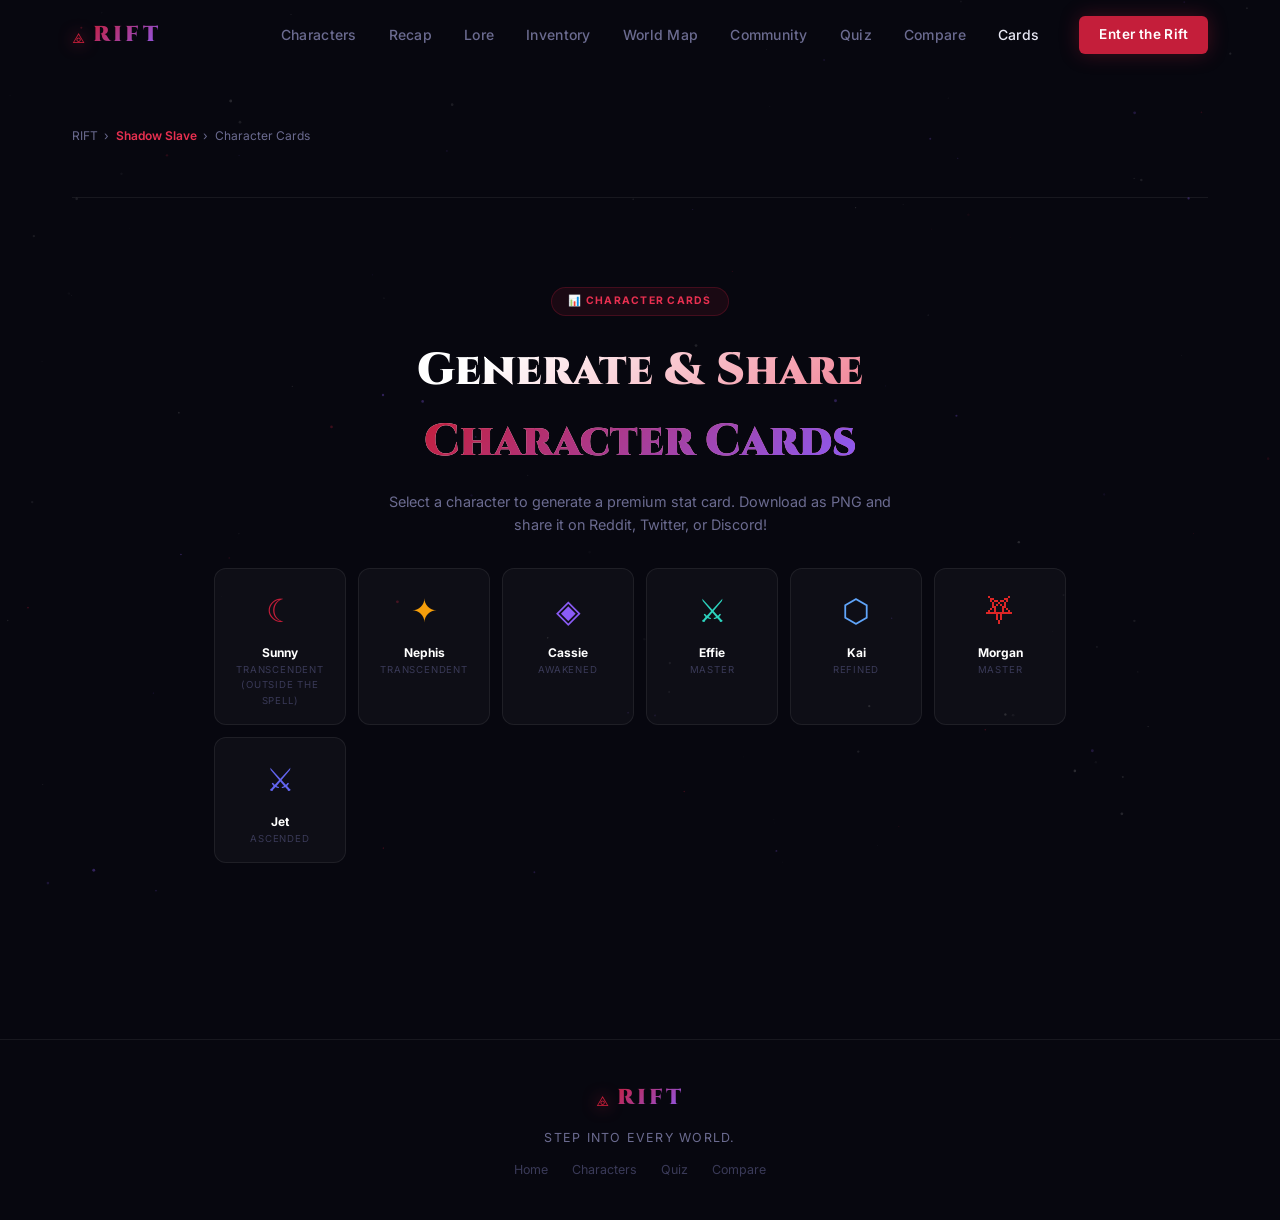
==== cards.html @ 0665d90b "feat: complete Phase 2 integration of Spoiler-Free Lore Engine" ====
<!DOCTYPE html>
<html lang="en">

<head>
    <script async src="https://www.googletagmanager.com/gtag/js?id=G-YBEL6MM1NP"></script>
    <script>
        window.dataLayer = window.dataLayer || [];
        function gtag(){dataLayer.push(arguments);}
        gtag('js', new Date());
        gtag('config', 'G-YBEL6MM1NP');
    </script>
    <meta charset="UTF-8" />
    <meta name="viewport" content="width=device-width, initial-scale=1.0" />
    <title>Shadow Slave Character Cards — Generate & Share | RIFT</title>
    <meta name="description"
        content="Generate beautiful Shadow Slave character stat cards! Download as PNG and share on Reddit, Twitter, and Discord. Featuring Sunny, Nephis, Cassie, Effie, Kai, Morgan, and Jet." />
    <meta name="keywords"
        content="Shadow Slave character cards, Shadow Slave stats, Sunny stats, Nephis stats, Shadow Slave fan art, character card generator" />
    <meta property="og:title" content="Shadow Slave Character Cards — Generate & Share | RIFT" />
    <meta property="og:description" content="Generate beautiful character stat cards and share them with the Shadow Slave community!" />
    <meta property="og:type" content="website" />
    <meta property="og:url" content="https://rift-shadowslave.netlify.app/cards.html" />
    <meta property="og:image" content="https://rift-shadowslave.netlify.app/assets/icon-512.png" />
    <meta name="twitter:card" content="summary_large_image" />
    <meta name="twitter:title" content="Shadow Slave Character Cards — Generate & Share | RIFT" />
    <meta name="twitter:description" content="Generate beautiful character stat cards and share them!" />
    <meta name="twitter:image" content="https://rift-shadowslave.netlify.app/assets/icon-512.png" />
    <link rel="canonical" href="https://rift-shadowslave.netlify.app/cards.html" />
    <link rel="manifest" href="manifest.json" />
    <meta name="theme-color" content="#C41E3A" />
    <link rel="icon" type="image/png" href="assets/icon-192.png" />
    <link rel="apple-touch-icon" href="assets/icon-192.png" />
    <link rel="preconnect" href="https://fonts.googleapis.com">
    <link href="https://fonts.googleapis.com/css2?family=Cinzel:wght@400;600;900&family=Inter:wght@300;400;500;600;700&display=swap" rel="stylesheet">
    <link rel="stylesheet" href="style.css">
    <link rel="stylesheet" href="inner.css">

    <script type="application/ld+json">
    {
        "@context": "https://schema.org",
        "@type": "BreadcrumbList",
        "itemListElement": [
            { "@type": "ListItem", "position": 1, "name": "RIFT", "item": "https://rift-shadowslave.netlify.app/" },
            { "@type": "ListItem", "position": 2, "name": "Character Cards", "item": "https://rift-shadowslave.netlify.app/cards.html" }
        ]
    }
    </script>

    <style>
        .cards-page { max-width: 900px; margin: 0 auto; padding: 0 1.5rem 4rem; }
        .cards-hero { text-align: center; padding: 3rem 0 2rem; }
        .cards-badge {
            display: inline-flex; align-items: center; gap: 0.5rem;
            background: rgba(196, 30, 58, 0.1); border: 1px solid rgba(196, 30, 58, 0.25);
            border-radius: 100px; padding: 0.3rem 1rem;
            font-size: 0.65rem; font-weight: 700; letter-spacing: 0.12em;
            text-transform: uppercase; color: var(--primary-light); margin-bottom: 1.2rem;
        }
        .cards-title {
            font-family: 'Cinzel', serif; font-size: clamp(1.8rem, 4vw, 2.8rem); font-weight: 900;
            background: linear-gradient(135deg, #fff 30%, var(--primary-light));
            -webkit-background-clip: text; -webkit-text-fill-color: transparent; background-clip: text;
            margin-bottom: 0.75rem;
        }
        .cards-sub { color: var(--text-muted); font-size: 0.9rem; max-width: 520px; margin: 0 auto; }

        /* Character Grid */
        .char-grid {
            display: grid; grid-template-columns: repeat(auto-fill, minmax(120px, 1fr));
            gap: 0.75rem; margin-bottom: 2rem;
        }
        .char-grid-item {
            background: var(--card-bg); border: 1px solid var(--card-border);
            border-radius: 12px; padding: 1rem; text-align: center;
            cursor: pointer; transition: all 0.3s;
        }
        .char-grid-item:hover { border-color: rgba(196,30,58,0.3); transform: translateY(-3px); }
        .char-grid-item.selected { border-color: var(--primary-light); box-shadow: 0 0 25px rgba(196,30,58,0.2); }
        .char-grid-symbol { font-size: 2rem; margin-bottom: 0.4rem; }
        .char-grid-name { font-size: 0.75rem; font-weight: 700; color: #fff; }
        .char-grid-rank { font-size: 0.6rem; color: var(--text-dim); text-transform: uppercase; letter-spacing: 0.08em; }

        /* Card Preview */
        .card-preview-area {
            display: flex; flex-direction: column; align-items: center; gap: 1.5rem;
        }
        .card-canvas-container {
            position: relative; border-radius: 16px; overflow: hidden;
            box-shadow: 0 20px 60px rgba(0,0,0,0.5), 0 0 40px rgba(196,30,58,0.1);
        }
        #card-canvas { display: block; max-width: 100%; height: auto; }

        /* Actions */
        .card-actions { display: flex; gap: 0.75rem; flex-wrap: wrap; justify-content: center; }
        .card-action-btn {
            padding: 0.65rem 1.3rem; border-radius: 10px; font-size: 0.78rem;
            font-weight: 700; text-decoration: none; transition: all 0.2s;
            cursor: pointer; display: inline-flex; align-items: center; gap: 0.4rem;
        }
        .card-action-btn.primary {
            background: var(--primary); color: #fff; border: 1px solid var(--primary);
        }
        .card-action-btn.primary:hover { background: #a51830; transform: translateY(-2px); }
        .card-action-btn.ghost {
            background: rgba(255,255,255,0.05); color: var(--text-muted);
            border: 1px solid rgba(255,255,255,0.1);
        }
        .card-action-btn.ghost:hover { background: rgba(255,255,255,0.1); color: #fff; transform: translateY(-2px); }

        .share-btn {
            display: inline-flex; align-items: center; gap: 0.4rem;
            padding: 0.5rem 1rem; border-radius: 8px; font-size: 0.72rem;
            font-weight: 700; text-decoration: none; color: #fff;
            border: 1px solid rgba(255,255,255,0.1); transition: all 0.25s;
            cursor: pointer; background: none;
        }
        .share-btn:hover { transform: translateY(-2px); }
        .share-btn.reddit { background: rgba(255,69,0,0.15); border-color: rgba(255,69,0,0.3); }
        .share-btn.twitter { background: rgba(29,161,242,0.15); border-color: rgba(29,161,242,0.3); }

        @keyframes fadeUp { from{opacity:0;transform:translateY(20px)} to{opacity:1;transform:translateY(0)} }
    </style>
</head>

<body>
    <canvas id="bg-canvas"></canvas>

    <nav class="navbar scrolled" id="navbar">
        <div class="nav-inner">
            <a href="index.html" class="nav-logo"><span class="logo-icon">⟁</span><span class="logo-text">RIFT</span></a>
            <div class="nav-links">
                <a href="characters.html">Characters</a>
                <a href="recap.html">Recap</a>
                <a href="lore.html">Lore</a>
                <a href="inventory.html">Inventory</a>
                <a href="map.html">World Map</a>
                <a href="community.html">Community</a>
                <a href="quiz.html">Quiz</a>
                <a href="compare.html">Compare</a>
                <a href="cards.html" class="active">Cards</a>
            </div>
            <a href="characters.html" class="nav-cta">Enter the Rift</a>
            <button class="hamburger" id="hamburger"><span></span><span></span><span></span></button>
        </div>
        <div class="mobile-menu" id="mobile-menu">
            <a href="characters.html">Characters</a>
            <a href="recap.html">Recap</a>
            <a href="lore.html">Lore</a>
            <a href="inventory.html">Inventory</a>
            <a href="map.html">World Map</a>
            <a href="community.html">Community</a>
            <a href="quiz.html">Quiz</a>
            <a href="compare.html">Compare</a>
            <a href="cards.html">Cards</a>
        </div>
    </nav>

    <main class="inner-main">
        <div class="page-header">
            <div class="page-header-inner">
                <div class="page-breadcrumb">
                    <a href="index.html">RIFT</a> <span>›</span>
                    <span class="novel-crumb">Shadow Slave</span> <span>›</span> Character Cards
                </div>
            </div>
        </div>

        <div class="cards-page">
            <div class="cards-hero">
                <div class="cards-badge">📊 CHARACTER CARDS</div>
                <h1 class="cards-title">Generate & Share<br><span class="gradient-text">Character Cards</span></h1>
                <p class="cards-sub">Select a character to generate a premium stat card. Download as PNG and share it on Reddit, Twitter, or Discord!</p>
            </div>

            <div class="char-grid" id="char-grid"></div>

            <div class="card-preview-area" id="card-preview-area" style="display:none">
                <div class="card-canvas-container">
                    <canvas id="card-canvas" width="480" height="680"></canvas>
                </div>
                <div class="card-actions">
                    <button class="card-action-btn primary" id="download-card-btn">⬇ Download as PNG</button>
                    <a id="share-reddit-btn" class="share-btn reddit" target="_blank" rel="noopener">🔴 Reddit</a>
                    <a id="share-twitter-btn" class="share-btn twitter" target="_blank" rel="noopener">🐦 X / Twitter</a>
                </div>
            </div>
        </div>
    </main>

    <footer class="footer">
        <div class="footer-inner">
            <div class="footer-logo"><span class="logo-icon">⟁</span><span class="logo-text">RIFT</span></div>
            <div class="footer-tagline">Step Into Every World.</div>
            <div class="footer-links">
                <a href="index.html">Home</a><a href="characters.html">Characters</a><a href="quiz.html">Quiz</a><a href="compare.html">Compare</a>
            </div>
        </div>
    </footer>

    <script src="data.js"></script>
    <script src="app.js"></script>
    <script src="cards.js"></script>
</body>

</html>
---- style.css ----
/* ===========================
   RIFT — style.css
   Dark Premium Design System
   =========================== */

:root {
  --bg: #07070F;
  --bg2: #0D0D1A;
  --bg3: #111120;
  --card-bg: rgba(255, 255, 255, 0.03);
  --card-border: rgba(255, 255, 255, 0.07);
  --primary: #C41E3A;
  --primary-glow: rgba(196, 30, 58, 0.3);
  --primary-light: #E83050;
  --gold: #F59E0B;
  --gold-glow: rgba(245, 158, 11, 0.3);
  --purple: #8B5CF6;
  --purple-glow: rgba(139, 92, 246, 0.25);
  --teal: #2DD4BF;
  --text: #E8E8F4;
  --text-muted: #6B6B90;
  --text-dim: #3A3A58;
  --gradient: linear-gradient(135deg, #C41E3A, #8B5CF6);
  --nav-h: 70px;
  --radius: 14px;
  --radius-sm: 8px;
  --transition: 0.3s cubic-bezier(0.4, 0, 0.2, 1);
}

*,
*::before,
*::after {
  box-sizing: border-box;
  margin: 0;
  padding: 0;
}

html {
  scroll-behavior: smooth;
  font-size: 16px;
}

body {
  background: var(--bg);
  color: var(--text);
  font-family: 'Inter', 'DM Sans', sans-serif;
  line-height: 1.6;
  overflow-x: hidden;
}

/* ---- CANVAS BG ---- */
#bg-canvas {
  position: fixed;
  inset: 0;
  z-index: 0;
  pointer-events: none;
  opacity: 0.6;
}

/* ---- NAVBAR ---- */
.navbar {
  position: fixed;
  top: 0;
  left: 0;
  right: 0;
  z-index: 100;
  height: var(--nav-h);
  transition: var(--transition);
}

.navbar.scrolled {
  background: rgba(7, 7, 15, 0.92);
  backdrop-filter: blur(20px);
  border-bottom: 1px solid var(--card-border);
}

.nav-inner {
  max-width: 1200px;
  margin: 0 auto;
  padding: 0 2rem;
  height: 100%;
  display: flex;
  align-items: center;
  gap: 2.5rem;
}

.nav-logo {
  display: flex;
  align-items: center;
  gap: 0.5rem;
  text-decoration: none;
  flex-shrink: 0;
}

.logo-icon {
  font-size: 1.4rem;
  color: var(--primary);
  filter: drop-shadow(0 0 8px var(--primary));
  animation: pulse-glow 3s ease-in-out infinite;
}

.logo-text {
  font-family: 'Cinzel', serif;
  font-size: 1.35rem;
  font-weight: 900;
  letter-spacing: 0.15em;
  background: var(--gradient);
  -webkit-background-clip: text;
  -webkit-text-fill-color: transparent;
  background-clip: text;
}

.nav-links {
  display: flex;
  gap: 2rem;
  margin-left: auto;
}

.nav-links a {
  color: var(--text-muted);
  text-decoration: none;
  font-size: 0.875rem;
  font-weight: 500;
  letter-spacing: 0.02em;
  transition: color var(--transition);
}

.nav-links a:hover {
  color: var(--text);
}

.nav-cta {
  background: var(--primary);
  color: white !important;
  text-decoration: none;
  padding: 0.5rem 1.25rem;
  border-radius: 6px;
  font-size: 0.85rem;
  font-weight: 600;
  letter-spacing: 0.03em;
  transition: all var(--transition);
  white-space: nowrap;
  box-shadow: 0 0 20px var(--primary-glow);
}

.nav-cta:hover {
  background: var(--primary-light);
  box-shadow: 0 0 35px var(--primary-glow);
  transform: translateY(-1px);
}

.hamburger {
  display: none;
  flex-direction: column;
  gap: 5px;
  background: none;
  border: none;
  cursor: pointer;
  margin-left: auto;
  padding: 4px;
}

.hamburger span {
  display: block;
  width: 22px;
  height: 2px;
  background: var(--text-muted);
  border-radius: 2px;
  transition: var(--transition);
}

.mobile-menu {
  display: none;
  flex-direction: column;
  gap: 1rem;
  padding: 1.25rem 2rem 1.5rem;
  background: rgba(7, 7, 15, 0.98);
  border-top: 1px solid var(--card-border);
}

.mobile-menu a {
  color: var(--text-muted);
  text-decoration: none;
  font-size: 0.9rem;
  font-weight: 500;
  transition: color var(--transition);
}

.mobile-menu a:hover {
  color: var(--text);
}

.mobile-menu .nav-cta {
  display: inline-block;
  width: fit-content;
}

.mobile-menu.open {
  display: flex;
}

@media(max-width:768px) {
  .nav-links {
    display: none;
  }

  .navbar .nav-cta {
    display: none;
  }

  .hamburger {
    display: flex;
  }
}

/* ---- SECTION COMMON ---- */
section {
  position: relative;
  z-index: 1;
}

.section-label {
  text-align: center;
  font-size: 0.72rem;
  font-weight: 700;
  letter-spacing: 0.2em;
  text-transform: uppercase;
  color: var(--primary);
  margin-bottom: 0.75rem;
}

.section-title {
  text-align: center;
  font-family: 'Cinzel', serif;
  font-size: clamp(1.8rem, 4vw, 2.8rem);
  font-weight: 700;
  line-height: 1.2;
  margin-bottom: 1rem;
  letter-spacing: -0.01em;
}

.section-sub {
  text-align: center;
  color: var(--text-muted);
  font-size: 1rem;
  max-width: 520px;
  margin: 0 auto 3rem;
  line-height: 1.7;
}

.gradient-text {
  background: var(--gradient);
  -webkit-background-clip: text;
  -webkit-text-fill-color: transparent;
  background-clip: text;
}

/* ---- HERO ---- */
.hero {
  min-height: 100vh;
  display: flex;
  align-items: center;
  justify-content: center;
  padding: calc(var(--nav-h) + 3rem) 2rem 4rem;
  gap: 4rem;
  max-width: 1200px;
  margin: 0 auto;
}

.hero-glow {
  position: absolute;
  width: 600px;
  height: 600px;
  background: radial-gradient(circle, rgba(196, 30, 58, 0.12) 0%, transparent 70%);
  top: 10%;
  left: -10%;
  pointer-events: none;
  z-index: 0;
}

.hero-content {
  flex: 1;
  max-width: 540px;
  z-index: 1;
}

.hero-tag {
  display: inline-flex;
  align-items: center;
  gap: 0.5rem;
  background: rgba(196, 30, 58, 0.1);
  border: 1px solid rgba(196, 30, 58, 0.25);
  border-radius: 100px;
  padding: 0.35rem 0.9rem;
  font-size: 0.78rem;
  font-weight: 600;
  color: var(--primary-light);
  letter-spacing: 0.05em;
  margin-bottom: 1.5rem;
  animation: fadeUp 0.6s ease both;
}

.tag-dot {
  width: 6px;
  height: 6px;
  background: var(--primary-light);
  border-radius: 50%;
  animation: blink 2s ease-in-out infinite;
}

.hero-title {
  font-family: 'Cinzel', serif;
  font-size: clamp(2.5rem, 6vw, 4.2rem);
  font-weight: 900;
  line-height: 1.1;
  letter-spacing: -0.02em;
  margin-bottom: 1.25rem;
  animation: fadeUp 0.7s 0.1s ease both;
}

.hero-sub {
  color: var(--text-muted);
  font-size: 1.05rem;
  line-height: 1.75;
  margin-bottom: 2rem;
  animation: fadeUp 0.7s 0.2s ease both;
}

.hero-buttons {
  display: flex;
  gap: 1rem;
  flex-wrap: wrap;
  animation: fadeUp 0.7s 0.3s ease both;
  margin-bottom: 2.5rem;
}

.btn-primary {
  display: inline-flex;
  align-items: center;
  gap: 0.5rem;
  background: var(--primary);
  color: white;
  text-decoration: none;
  padding: 0.75rem 1.75rem;
  border-radius: var(--radius-sm);
  font-weight: 600;
  font-size: 0.9rem;
  transition: all var(--transition);
  box-shadow: 0 0 30px var(--primary-glow);
}

.btn-primary:hover {
  background: var(--primary-light);
  transform: translateY(-2px);
  box-shadow: 0 0 50px var(--primary-glow);
}

.btn-ghost {
  display: inline-flex;
  align-items: center;
  gap: 0.5rem;
  border: 1px solid var(--card-border);
  color: var(--text-muted);
  text-decoration: none;
  padding: 0.75rem 1.75rem;
  border-radius: var(--radius-sm);
  font-weight: 500;
  font-size: 0.9rem;
  transition: all var(--transition);
}

.btn-ghost:hover {
  border-color: rgba(255, 255, 255, 0.2);
  color: var(--text);
  background: rgba(255, 255, 255, 0.03);
}

.hero-stats {
  display: flex;
  align-items: center;
  gap: 1.5rem;
  animation: fadeUp 0.7s 0.4s ease both;
}

.stat {}

.stat-num {
  display: block;
  font-family: 'Cinzel', serif;
  font-size: 1.5rem;
  font-weight: 700;
  color: var(--text);
  line-height: 1;
}

.stat-label {
  font-size: 0.72rem;
  color: var(--text-muted);
  text-transform: uppercase;
  letter-spacing: 0.08em;
}

.stat-divider {
  width: 1px;
  height: 36px;
  background: var(--card-border);
}

/* ---- HERO VISUAL ---- */
.hero-visual {
  flex: 1;
  max-width: 420px;
  position: relative;
  z-index: 1;
  animation: fadeLeft 0.8s 0.2s ease both;
}

.hero-card-wrap {
  position: relative;
  height: 380px;
}

.hero-card {
  background: var(--card-bg);
  border: 1px solid var(--card-border);
  border-radius: var(--radius);
  backdrop-filter: blur(20px);
  position: absolute;
  transition: transform var(--transition);
}

.hero-card:hover {
  transform: translateY(-4px);
}

.main-card {
  top: 20px;
  left: 0;
  right: 0;
  padding: 1.5rem;
}

.card-inner {
  display: flex;
  gap: 1.25rem;
  align-items: flex-start;
}

.card-avatar {
  position: relative;
  width: 72px;
  height: 72px;
  flex-shrink: 0;
}

.avatar-ring {
  position: absolute;
  inset: -3px;
  border-radius: 50%;
  background: conic-gradient(var(--primary), var(--purple), var(--primary));
  animation: spin 4s linear infinite;
}

.avatar-img {
  position: relative;
  width: 100%;
  height: 100%;
  border-radius: 50%;
  background: var(--bg2);
  display: flex;
  align-items: center;
  justify-content: center;
  font-size: 1.8rem;
  z-index: 1;
}

.card-info {
  flex: 1;
}

.card-novel-tag {
  font-size: 0.65rem;
  font-weight: 700;
  text-transform: uppercase;
  letter-spacing: 0.15em;
  color: var(--primary);
  margin-bottom: 0.25rem;
}

.card-name {
  font-family: 'Cinzel', serif;
  font-size: 1.3rem;
  font-weight: 700;
  margin-bottom: 0.15rem;
}

.card-title {
  font-size: 0.75rem;
  color: var(--text-muted);
  margin-bottom: 0.75rem;
}

.card-stats-row {
  display: flex;
  gap: 0.75rem;
}

.mini-stat {
  background: rgba(255, 255, 255, 0.04);
  border: 1px solid var(--card-border);
  border-radius: 6px;
  padding: 0.3rem 0.5rem;
  text-align: center;
}

.ms-label {
  display: block;
  font-size: 0.6rem;
  color: var(--text-muted);
  line-height: 1.2;
}

.ms-val {
  display: block;
  font-size: 0.85rem;
  font-weight: 600;
  color: var(--primary-light);
}

.card-glow {
  position: absolute;
  inset: 0;
  border-radius: var(--radius);
  box-shadow: 0 0 40px rgba(196, 30, 58, 0.08) inset;
  pointer-events: none;
}

.side-card {
  bottom: 20px;
  right: 0;
  width: 200px;
  padding: 0.9rem 1rem;
}

.side-card-2 {
  bottom: 100px;
  left: -30px;
  width: 180px;
  padding: 0.9rem 1rem;
}

.side-card-inner {
  display: flex;
  align-items: center;
  gap: 0.75rem;
}

.side-avatar {
  font-size: 1.5rem;
  color: var(--gold);
  width: 36px;
  height: 36px;
  display: flex;
  align-items: center;
  justify-content: center;
}

.ai-badge {
  position: absolute;
  top: -12px;
  right: 20px;
  background: rgba(196, 30, 58, 0.15);
  border: 1px solid rgba(196, 30, 58, 0.3);
  border-radius: 100px;
  padding: 0.3rem 0.75rem;
  font-size: 0.7rem;
  font-weight: 600;
  color: var(--primary-light);
  display: flex;
  align-items: center;
  gap: 0.4rem;
}

.ai-dot {
  width: 6px;
  height: 6px;
  background: var(--primary-light);
  border-radius: 50%;
  animation: blink 1.5s ease-in-out infinite;
}

/* ---- FEATURES ---- */
.features {
  padding: 6rem 2rem;
  max-width: 1200px;
  margin: 0 auto;
}

.features-grid {
  display: grid;
  grid-template-columns: repeat(3, 1fr);
  grid-template-rows: auto auto;
  gap: 1.25rem;
}

.feat-large {
  grid-column: span 2;
}

.feat-medium {
  grid-column: span 2;
}

.feat-card {
  background: var(--card-bg);
  border: 1px solid var(--card-border);
  border-radius: var(--radius);
  padding: 1.75rem;
  transition: all var(--transition);
  position: relative;
  overflow: hidden;
}

.feat-card::before {
  content: '';
  position: absolute;
  inset: 0;
  background: linear-gradient(135deg, rgba(196, 30, 58, 0.04), transparent);
  opacity: 0;
  transition: opacity var(--transition);
}

.feat-card:hover {
  border-color: rgba(196, 30, 58, 0.2);
  transform: translateY(-3px);
}

.feat-card:hover::before {
  opacity: 1;
}

.feat-icon {
  font-size: 1.75rem;
  margin-bottom: 0.9rem;
}

.feat-card h3 {
  font-family: 'Cinzel', serif;
  font-size: 1.05rem;
  font-weight: 600;
  margin-bottom: 0.5rem;
  letter-spacing: 0.02em;
}

.feat-card p {
  color: var(--text-muted);
  font-size: 0.875rem;
  line-height: 1.7;
}

.feat-demo-bar {
  margin-top: 1.25rem;
  background: rgba(196, 30, 58, 0.08);
  border: 1px solid rgba(196, 30, 58, 0.15);
  border-radius: 6px;
  padding: 0.6rem 1rem;
  overflow: hidden;
}

.demo-bar-inner {
  font-size: 0.75rem;
  color: var(--primary-light);
  font-style: italic;
  animation: typing-glow 3s ease-in-out infinite;
}

@media(max-width: 900px) {
  .features-grid {
    grid-template-columns: 1fr 1fr;
  }

  .feat-large,
  .feat-medium {
    grid-column: span 2;
  }
}

@media(max-width: 600px) {
  .features-grid {
    grid-template-columns: 1fr;
  }

  .feat-large,
  .feat-medium {
    grid-column: span 1;
  }
}

/* ---- CHARACTERS ---- */
.characters-section {
  padding: 6rem 2rem;
  max-width: 1200px;
  margin: 0 auto;
}

.novel-selector {
  display: flex;
  gap: 0.75rem;
  justify-content: center;
  flex-wrap: wrap;
  margin-bottom: 3rem;
}

.novel-pill {
  padding: 0.45rem 1.1rem;
  border-radius: 100px;
  font-size: 0.8rem;
  font-weight: 600;
  border: 1px solid var(--card-border);
  color: var(--text-muted);
  cursor: pointer;
  transition: all var(--transition);
  letter-spacing: 0.03em;
}

.novel-pill.active {
  background: rgba(196, 30, 58, 0.12);
  border-color: rgba(196, 30, 58, 0.35);
  color: var(--primary-light);
}

.novel-pill:hover:not(.soon) {
  border-color: rgba(255, 255, 255, 0.15);
  color: var(--text);
}

.novel-pill.soon {
  opacity: 0.4;
  cursor: default;
  font-style: italic;
}

.char-grid {
  display: grid;
  grid-template-columns: repeat(2, 1fr);
  gap: 1.5rem;
  margin-bottom: 2rem;
}

@media(max-width:860px) {
  .char-grid {
    grid-template-columns: 1fr;
  }
}

.char-card {
  background: var(--card-bg);
  border: 1px solid var(--card-border);
  border-radius: var(--radius);
  overflow: hidden;
  display: flex;
  flex-direction: column;
  transition: all var(--transition);
}

.char-card:hover {
  transform: translateY(-4px);
  border-color: rgba(196, 30, 58, 0.2);
  box-shadow: 0 20px 60px rgba(0, 0, 0, 0.4);
}

.char-portrait {
  height: 180px;
  display: flex;
  align-items: center;
  justify-content: center;
  position: relative;
  overflow: hidden;
}

.sunny-portrait {
  background: linear-gradient(135deg, #0A0A15, #1A0008, #0A0A15);
}

.nephis-portrait {
  background: linear-gradient(135deg, #0A0A15, #1A1000, #0A0A15);
}

.cassie-portrait {
  background: linear-gradient(135deg, #0A0A15, #0E0020, #0A0A15);
}

.effie-portrait {
  background: linear-gradient(135deg, #0A0A15, #001A1A, #0A0A15);
}

.portrait-symbol {
  font-size: 4rem;
  z-index: 1;
  filter: drop-shadow(0 0 20px currentColor);
  animation: float-symbol 4s ease-in-out infinite;
}

.portrait-glow {
  position: absolute;
  width: 200px;
  height: 200px;
  border-radius: 50%;
  opacity: 0.15;
  filter: blur(40px);
}

.portrait-glow.red {
  background: var(--primary);
}

.portrait-glow.gold {
  background: var(--gold);
}

.portrait-glow.purple {
  background: var(--purple);
}

.portrait-glow.teal {
  background: var(--teal);
}

.char-details {
  padding: 1.5rem;
  flex: 1;
}

.char-novel-tag {
  font-size: 0.65rem;
  font-weight: 700;
  text-transform: uppercase;
  letter-spacing: 0.15em;
  color: var(--primary);
  margin-bottom: 0.3rem;
}

.char-name {
  font-family: 'Cinzel', serif;
  font-size: 1.4rem;
  font-weight: 700;
  margin-bottom: 0.2rem;
}

.char-epithet {
  font-size: 0.75rem;
  color: var(--text-muted);
  margin-bottom: 0.75rem;
  font-style: italic;
}

.char-rank-badge {
  display: inline-block;
  font-size: 0.7rem;
  font-weight: 700;
  text-transform: uppercase;
  letter-spacing: 0.1em;
  padding: 0.25rem 0.65rem;
  border-radius: 100px;
  background: rgba(196, 30, 58, 0.12);
  color: var(--primary-light);
  border: 1px solid rgba(196, 30, 58, 0.25);
  margin-bottom: 0.75rem;
}

.char-tags {
  display: flex;
  flex-wrap: wrap;
  gap: 0.5rem;
  margin-bottom: 1.25rem;
}

.tag {
  font-size: 0.68rem;
  font-weight: 500;
  background: rgba(255, 255, 255, 0.04);
  border: 1px solid var(--card-border);
  border-radius: 4px;
  padding: 0.2rem 0.5rem;
  color: var(--text-muted);
  letter-spacing: 0.02em;
}

.char-powers {
  margin-bottom: 1.25rem;
  display: flex;
  flex-direction: column;
  gap: 0.6rem;
}

.power-bar {}

.pb-label {
  display: block;
  font-size: 0.7rem;
  color: var(--text-muted);
  margin-bottom: 0.25rem;
}

.pb-track {
  height: 4px;
  background: rgba(255, 255, 255, 0.05);
  border-radius: 100px;
  overflow: hidden;
}

.pb-fill {
  height: 100%;
  border-radius: 100px;
  background: var(--primary);
  transition: width 1.2s cubic-bezier(0.4, 0, 0.2, 1);
  box-shadow: 0 0 10px var(--primary-glow);
}

.pb-fill.gold {
  background: var(--gold);
  box-shadow: 0 0 10px var(--gold-glow);
}

.pb-fill.purple {
  background: var(--purple);
  box-shadow: 0 0 10px var(--purple-glow);
}

.pb-fill.teal {
  background: var(--teal);
  box-shadow: 0 0 10px rgba(45, 212, 191, 0.3);
}

.char-read-more {
  font-size: 0.8rem;
  font-weight: 600;
  color: var(--primary-light);
  text-decoration: none;
  letter-spacing: 0.03em;
  transition: color var(--transition);
}

.char-read-more:hover {
  color: var(--primary);
}

.view-all-wrap {
  text-align: center;
}

/* ---- RECAP ---- */
.recap-section {
  padding: 6rem 2rem;
  background: linear-gradient(180deg, transparent, rgba(196, 30, 58, 0.04) 50%, transparent);
}

.recap-inner {
  max-width: 1200px;
  margin: 0 auto;
  display: flex;
  gap: 5rem;
  align-items: center;
}

@media(max-width:820px) {
  .recap-inner {
    flex-direction: column;
    gap: 3rem;
  }
}

.recap-left {
  flex: 1;
}

.recap-features-list {
  display: flex;
  flex-direction: column;
  gap: 0.6rem;
  margin-top: 1.5rem;
}

.rfl-item {
  font-size: 0.875rem;
  color: var(--text-muted);
  display: flex;
  gap: 0.5rem;
  align-items: center;
}

.rfl-item::before {
  content: '';
}

.recap-right {
  flex: 1;
}

.recap-ui-demo {
  background: var(--bg2);
  border: 1px solid var(--card-border);
  border-radius: var(--radius);
  padding: 1.75rem;
  position: relative;
}

.recap-header {
  display: flex;
  justify-content: space-between;
  align-items: center;
  margin-bottom: 1.5rem;
}

.recap-novel-badge {
  font-size: 0.7rem;
  font-weight: 700;
  text-transform: uppercase;
  letter-spacing: 0.12em;
  color: var(--primary-light);
  background: rgba(196, 30, 58, 0.1);
  border: 1px solid rgba(196, 30, 58, 0.2);
  padding: 0.25rem 0.6rem;
  border-radius: 4px;
}

.recap-status {
  font-size: 0.7rem;
  color: #4ade80;
  display: flex;
  align-items: center;
  gap: 0.3rem;
}

.recap-status::before {
  content: '';
  display: inline-block;
  width: 6px;
  height: 6px;
  background: #4ade80;
  border-radius: 50%;
  animation: blink 2s ease-in-out infinite;
}

.recap-input-row {
  display: flex;
  align-items: center;
  gap: 0.75rem;
  margin-bottom: 1rem;
}

.recap-input-group {
  flex: 1;
}

.recap-input-group label {
  display: block;
  font-size: 0.68rem;
  color: var(--text-muted);
  text-transform: uppercase;
  letter-spacing: 0.1em;
  margin-bottom: 0.3rem;
}

.recap-input-field {
  background: rgba(255, 255, 255, 0.04);
  border: 1px solid var(--card-border);
  border-radius: var(--radius-sm);
  padding: 0.6rem 0.8rem;
  font-size: 1rem;
  font-weight: 600;
  color: var(--text);
  cursor: text;
  transition: border-color var(--transition);
}

.recap-input-field:hover {
  border-color: rgba(196, 30, 58, 0.3);
}

.recap-arrow {
  color: var(--text-dim);
  font-size: 1.2rem;
  margin-top: 1.2rem;
}

.recap-options {
  display: flex;
  flex-wrap: wrap;
  gap: 0.5rem;
  margin-bottom: 1.25rem;
}

.recap-opt {
  font-size: 0.72rem;
  font-weight: 600;
  padding: 0.3rem 0.65rem;
  border-radius: 100px;
  border: 1px solid var(--card-border);
  color: var(--text-muted);
  cursor: pointer;
  transition: all var(--transition);
  user-select: none;
}

.recap-opt.active {
  background: rgba(196, 30, 58, 0.12);
  border-color: rgba(196, 30, 58, 0.3);
  color: var(--primary-light);
}

.recap-opt:hover {
  border-color: rgba(255, 255, 255, 0.15);
}

.recap-btn {
  width: 100%;
  background: var(--primary);
  color: white;
  border: none;
  border-radius: var(--radius-sm);
  padding: 0.75rem;
  font-size: 0.9rem;
  font-weight: 700;
  cursor: pointer;
  transition: all var(--transition);
  letter-spacing: 0.05em;
  box-shadow: 0 0 25px var(--primary-glow);
  margin-bottom: 1.25rem;
}

.recap-btn:hover {
  background: var(--primary-light);
  box-shadow: 0 0 40px var(--primary-glow);
}

.recap-result {
  background: rgba(255, 255, 255, 0.02);
  border: 1px solid var(--card-border);
  border-radius: var(--radius-sm);
  padding: 1.1rem;
  display: none;
  animation: fadeUp 0.4s ease;
}

.recap-result.show {
  display: block;
}

.recap-result-title {
  font-size: 0.78rem;
  font-weight: 700;
  color: var(--text);
  margin-bottom: 0.6rem;
  letter-spacing: 0.03em;
}

.recap-result-text {
  font-size: 0.82rem;
  color: var(--text-muted);
  line-height: 1.75;
  margin-bottom: 0.85rem;
}

.recap-tags-row {
  display: flex;
  gap: 0.5rem;
  flex-wrap: wrap;
}

.rtag {
  font-size: 0.65rem;
  font-weight: 700;
  padding: 0.2rem 0.55rem;
  border-radius: 4px;
}

.rtag.power {
  background: rgba(245, 158, 11, 0.1);
  color: var(--gold);
  border: 1px solid rgba(245, 158, 11, 0.2);
}

.rtag.lore {
  background: rgba(139, 92, 246, 0.1);
  color: var(--purple);
  border: 1px solid rgba(139, 92, 246, 0.2);
}

.rtag.warning {
  background: rgba(196, 30, 58, 0.1);
  color: var(--primary-light);
  border: 1px solid rgba(196, 30, 58, 0.2);
}

/* ---- POWER SYSTEM ---- */
.power-section {
  padding: 6rem 2rem;
  max-width: 900px;
  margin: 0 auto;
}

.rank-ladder {
  display: flex;
  flex-direction: column;
  align-items: stretch;
  margin-top: 3rem;
  gap: 0;
}

.rank-item {
  display: flex;
  align-items: center;
  gap: 1.5rem;
  padding: 1.1rem 1.5rem;
  background: var(--card-bg);
  border: 1px solid var(--card-border);
  border-radius: var(--radius-sm);
  transition: all var(--transition);
  cursor: default;
  position: relative;
}

.rank-item:hover {
  background: rgba(255, 255, 255, 0.04);
  border-color: rgba(255, 255, 255, 0.12);
}

.rank-item.highlight-rank {
  background: rgba(196, 30, 58, 0.08);
  border-color: rgba(196, 30, 58, 0.3);
  box-shadow: 0 0 30px rgba(196, 30, 58, 0.1);
}

.rank-num {
  font-family: 'Cinzel', serif;
  font-size: 1.5rem;
  font-weight: 700;
  color: var(--text-dim);
  width: 36px;
  text-align: center;
  flex-shrink: 0;
}

.highlight-rank .rank-num {
  color: var(--primary-light);
}

.rank-info {
  flex: 1;
}

.rank-name {
  font-weight: 700;
  font-size: 0.95rem;
  margin-bottom: 0.15rem;
}

.rank-desc {
  font-size: 0.78rem;
  color: var(--text-muted);
}

.rank-indicator {
  width: 10px;
  height: 10px;
  border-radius: 50%;
  flex-shrink: 0;
}

.dormant-color {
  background: #3A3A58;
}

.awakened-color {
  background: #2DD4BF;
}

.refined-color {
  background: #60A5FA;
}

.master-color {
  background: #A855F7;
}

.saint-color {
  background: var(--primary);
  box-shadow: 0 0 12px var(--primary-glow);
}

.transcendent-color {
  background: var(--gold);
  box-shadow: 0 0 12px var(--gold-glow);
}

.rank-connector {
  width: 2px;
  height: 12px;
  background: var(--card-border);
  margin-left: calc(1.5rem + 18px);
}

/* ---- COMMUNITY ---- */
.community-section {
  padding: 6rem 2rem;
  max-width: 1200px;
  margin: 0 auto;
}

.community-grid {
  display: grid;
  grid-template-columns: repeat(3, 1fr);
  gap: 1.25rem;
  margin-top: 3rem;
}

@media(max-width:768px) {
  .community-grid {
    grid-template-columns: 1fr;
  }
}

.thread-card {
  background: var(--card-bg);
  border: 1px solid var(--card-border);
  border-radius: var(--radius);
  padding: 1.5rem;
  transition: all var(--transition);
}

.thread-card:hover {
  transform: translateY(-3px);
  border-color: rgba(255, 255, 255, 0.12);
}

.thread-header {
  display: flex;
  justify-content: space-between;
  align-items: center;
  margin-bottom: 0.75rem;
}

.thread-chap {
  font-size: 0.68rem;
  font-weight: 700;
  text-transform: uppercase;
  letter-spacing: 0.1em;
  color: var(--text-dim);
}

.thread-hot {
  font-size: 0.68rem;
  font-weight: 700;
  color: var(--primary-light);
}

.thread-new {
  font-size: 0.68rem;
  font-weight: 700;
  color: #4ade80;
}

.thread-trending {
  font-size: 0.68rem;
  font-weight: 700;
  color: var(--gold);
}

.thread-title {
  font-size: 0.9rem;
  font-weight: 600;
  line-height: 1.45;
  margin-bottom: 1rem;
  color: var(--text);
}

.thread-footer {
  display: flex;
  justify-content: space-between;
  align-items: center;
}

.thread-user {
  font-size: 0.72rem;
  color: var(--text-muted);
  font-weight: 500;
}

.thread-meta {
  font-size: 0.72rem;
  color: var(--text-muted);
}

/* ---- CTA ---- */
.cta-section {
  padding: 8rem 2rem;
  text-align: center;
  position: relative;
  overflow: hidden;
}

.cta-glow {
  position: absolute;
  width: 500px;
  height: 500px;
  background: radial-gradient(circle, rgba(196, 30, 58, 0.15) 0%, transparent 70%);
  top: 50%;
  left: 50%;
  transform: translate(-50%, -50%);
  pointer-events: none;
}

.cta-inner {
  position: relative;
  z-index: 1;
  max-width: 560px;
  margin: 0 auto;
}

.cta-rift-symbol {
  font-size: 3rem;
  color: var(--primary);
  filter: drop-shadow(0 0 20px var(--primary));
  margin-bottom: 1.5rem;
  animation: pulse-glow 3s ease-in-out infinite;
}

.cta-title {
  font-family: 'Cinzel', serif;
  font-size: clamp(2rem, 5vw, 3rem);
  font-weight: 900;
  margin-bottom: 0.75rem;
}

.cta-sub {
  color: var(--text-muted);
  margin-bottom: 2rem;
}

.cta-note {
  margin-top: 1.5rem;
  font-size: 0.75rem;
  color: var(--text-dim);
  letter-spacing: 0.05em;
}

/* ---- FOOTER ---- */
.footer {
  border-top: 1px solid var(--card-border);
  padding: 2.5rem 2rem;
  text-align: center;
  position: relative;
  z-index: 1;
}

.footer-inner {
  max-width: 1200px;
  margin: 0 auto;
  display: flex;
  flex-direction: column;
  align-items: center;
  gap: 0.75rem;
}

.footer-logo {
  display: flex;
  align-items: center;
  gap: 0.5rem;
}

.footer-tagline {
  font-size: 0.78rem;
  color: var(--text-muted);
  letter-spacing: 0.1em;
  text-transform: uppercase;
}

.footer-links {
  display: flex;
  gap: 1.5rem;
}

.footer-links a {
  font-size: 0.78rem;
  color: var(--text-dim);
  text-decoration: none;
  transition: color var(--transition);
}

.footer-links a:hover {
  color: var(--text-muted);
}

.footer-copy {
  font-size: 0.72rem;
  color: var(--text-dim);
}

/* ---- ANIMATIONS ---- */
@keyframes fadeUp {
  from {
    opacity: 0;
    transform: translateY(20px);
  }

  to {
    opacity: 1;
    transform: translateY(0);
  }
}

@keyframes fadeLeft {
  from {
    opacity: 0;
    transform: translateX(30px);
  }

  to {
    opacity: 1;
    transform: translateX(0);
  }
}

@keyframes blink {

  0%,
  100% {
    opacity: 1;
  }

  50% {
    opacity: 0.4;
  }
}

@keyframes pulse-glow {

  0%,
  100% {
    filter: drop-shadow(0 0 8px var(--primary));
  }

  50% {
    filter: drop-shadow(0 0 20px var(--primary));
  }
}

@keyframes spin {
  from {
    transform: rotate(0deg);
  }

  to {
    transform: rotate(360deg);
  }
}

@keyframes float-symbol {

  0%,
  100% {
    transform: translateY(0);
  }

  50% {
    transform: translateY(-8px);
  }
}

@keyframes typing-glow {

  0%,
  100% {
    opacity: 0.7;
  }

  50% {
    opacity: 1;
  }
}

.reveal-card {
  animation: fadeUp 0.8s 0.3s ease both;
}

.reveal-card-delay {
  animation: fadeLeft 0.7s 0.5s ease both;
}

.reveal-card-delay2 {
  animation: fadeLeft 0.7s 0.65s ease both;
}

/* Scroll reveal */
.scroll-reveal {
  opacity: 0;
  transform: translateY(25px);
  transition: opacity 0.7s ease, transform 0.7s ease;
}

.scroll-reveal.visible {
  opacity: 1;
  transform: translateY(0);
}

@media(max-width:900px) {
  .hero {
    flex-direction: column;
    text-align: center;
    padding-top: calc(var(--nav-h) + 2rem);
  }

  .hero-content {
    max-width: 100%;
  }

  .hero-buttons {
    justify-content: center;
  }

  .hero-stats {
    justify-content: center;
  }

  .hero-visual {
    max-width: 350px;
    width: 100%;
  }

  .bar-inner {
    margin-left: 0;
  }
}

/* ---- NEWSLETTER SECTION ---- */
.newsletter-section {
  padding: 5rem 2rem;
  background: linear-gradient(180deg, transparent, rgba(196, 30, 58, 0.04) 50%, transparent);
  text-align: center;
}

.newsletter-inner {
  max-width: 560px;
  margin: 0 auto;
}

.newsletter-icon {
  font-size: 2.5rem;
  margin-bottom: 1rem;
}

.newsletter-title {
  font-family: 'Cinzel', serif;
  font-size: clamp(1.5rem, 3.5vw, 2.2rem);
  font-weight: 700;
  margin-bottom: 0.75rem;
}

.newsletter-sub {
  color: var(--text-muted);
  font-size: 0.95rem;
  margin-bottom: 2rem;
  line-height: 1.7;
}

.newsletter-form {
  display: flex;
  gap: 0.5rem;
  margin-bottom: 1rem;
}

.newsletter-input {
  flex: 1;
  padding: 0.85rem 1.25rem;
  background: rgba(255, 255, 255, 0.04);
  border: 1px solid var(--card-border);
  border-radius: var(--radius-sm);
  color: var(--text);
  font-size: 0.9rem;
  font-family: inherit;
  outline: none;
  transition: border-color var(--transition);
}

.newsletter-input:focus {
  border-color: rgba(196, 30, 58, 0.5);
}

.newsletter-input::placeholder {
  color: var(--text-dim);
}

.newsletter-btn {
  padding: 0.85rem 1.75rem;
  background: var(--primary);
  color: white;
  border: none;
  border-radius: var(--radius-sm);
  font-size: 0.9rem;
  font-weight: 600;
  cursor: pointer;
  transition: all var(--transition);
  white-space: nowrap;
  box-shadow: 0 0 25px var(--primary-glow);
}

.newsletter-btn:hover {
  background: var(--primary-light);
  box-shadow: 0 0 40px var(--primary-glow);
  transform: translateY(-1px);
}

.newsletter-note {
  font-size: 0.75rem;
  color: var(--text-dim);
  transition: color 0.3s;
}

@media(max-width:500px) {
  .newsletter-form {
    flex-direction: column;
  }

  .newsletter-btn {
    width: 100%;
  }
}

/* ---- SUPPORT / AFFILIATE SECTION ---- */
.support-section {
  padding: 4rem 2rem 5rem;
  text-align: center;
}

.support-inner {
  max-width: 480px;
  margin: 0 auto;
  background: var(--card-bg);
  border: 1px solid var(--card-border);
  border-radius: var(--radius);
  padding: 2.5rem 2rem;
}

.support-title {
  font-family: 'Cinzel', serif;
  font-size: 1.3rem;
  font-weight: 700;
  margin-bottom: 0.5rem;
}

.support-sub {
  color: var(--text-muted);
  font-size: 0.85rem;
  margin-bottom: 1.25rem;
}

.support-links {
  display: flex;
  gap: 0.75rem;
  justify-content: center;
  flex-wrap: wrap;
  margin-bottom: 1.5rem;
}

.support-btn {
  display: inline-flex;
  align-items: center;
  gap: 0.4rem;
  padding: 0.65rem 1.25rem;
  border-radius: var(--radius-sm);
  font-size: 0.85rem;
  font-weight: 600;
  text-decoration: none;
  transition: all var(--transition);
  border: 1px solid var(--card-border);
  color: var(--text);
}

.webnovel-btn {
  background: rgba(255, 83, 26, 0.12);
  border-color: rgba(255, 83, 26, 0.3);
  color: #FF7744;
}

.webnovel-btn:hover {
  background: rgba(255, 83, 26, 0.2);
  transform: translateY(-1px);
}

.amazon-btn {
  background: rgba(255, 153, 0, 0.1);
  border-color: rgba(255, 153, 0, 0.3);
  color: #FF9900;
}

.amazon-btn:hover {
  background: rgba(255, 153, 0, 0.18);
  transform: translateY(-1px);
}

.donate-btn {
  background: rgba(196, 30, 58, 0.12);
  border-color: rgba(196, 30, 58, 0.3);
  color: var(--primary-light);
  box-shadow: 0 0 15px var(--primary-glow);
}

.donate-btn:hover {
  background: rgba(196, 30, 58, 0.2);
  box-shadow: 0 0 30px var(--primary-glow);
  transform: translateY(-1px);
}

.support-divider {
  width: 60px;
  height: 1px;
  background: var(--card-border);
  margin: 1.5rem auto;
}

/* ---- PWA INSTALL BANNER ---- */
.pwa-install-banner {
  position: fixed;
  bottom: 0;
  left: 0;
  right: 0;
  z-index: 200;
  background: rgba(10, 0, 15, 0.95);
  backdrop-filter: blur(20px);
  border-top: 1px solid rgba(196, 30, 58, 0.3);
  padding: 0.75rem 1.5rem;
  animation: slideUp 0.5s ease;
}

.pwa-install-inner {
  max-width: 600px;
  margin: 0 auto;
  display: flex;
  align-items: center;
  gap: 1rem;
}

.pwa-install-icon {
  font-size: 1.5rem;
}

.pwa-install-text {
  flex: 1;
  display: flex;
  flex-direction: column;
}

.pwa-install-text strong {
  font-size: 0.9rem;
  color: var(--text);
}

.pwa-install-text span {
  font-size: 0.75rem;
  color: var(--text-muted);
}

.pwa-install-btn {
  padding: 0.5rem 1.25rem;
  background: var(--primary);
  color: white;
  border: none;
  border-radius: 6px;
  font-size: 0.85rem;
  font-weight: 600;
  cursor: pointer;
  transition: all var(--transition);
  box-shadow: 0 0 20px var(--primary-glow);
}

.pwa-install-btn:hover {
  background: var(--primary-light);
}

.pwa-dismiss-btn {
  background: none;
  border: none;
  color: var(--text-muted);
  font-size: 1rem;
  cursor: pointer;
  padding: 0.25rem;
}

@keyframes slideUp {
  from {
    transform: translateY(100%);
    opacity: 0;
  }

  to {
    transform: translateY(0);
    opacity: 1;
  }
}

/* ---- FAQ SECTION ---- */
.faq-section {
  padding: 6rem 2rem;
  max-width: 900px;
  margin: 0 auto;
}

.faq-grid {
  display: flex;
  flex-direction: column;
  gap: 0.75rem;
}

.faq-item {
  background: var(--card-bg);
  border: 1px solid var(--card-border);
  border-radius: var(--radius);
  overflow: hidden;
  transition: all var(--transition);
}

.faq-item:hover {
  border-color: rgba(196, 30, 58, 0.2);
}

.faq-item[open] {
  border-color: rgba(196, 30, 58, 0.3);
  box-shadow: 0 4px 20px rgba(196, 30, 58, 0.08);
}

.faq-q {
  padding: 1.25rem 1.5rem;
  font-family: 'Cinzel', serif;
  font-size: 1rem;
  font-weight: 600;
  cursor: pointer;
  list-style: none;
  display: flex;
  align-items: center;
  justify-content: space-between;
  gap: 1rem;
  transition: color var(--transition);
}

.faq-q::-webkit-details-marker { display: none; }

.faq-q::after {
  content: '+';
  font-size: 1.4rem;
  color: var(--primary);
  flex-shrink: 0;
  transition: transform 0.3s ease;
}

.faq-item[open] .faq-q::after {
  transform: rotate(45deg);
}

.faq-item[open] .faq-q {
  color: var(--primary-light);
}

.faq-a {
  padding: 0 1.5rem 1.25rem;
  color: var(--text-muted);
  font-size: 0.9rem;
  line-height: 1.8;
  animation: fadeUp 0.3s ease;
}

.faq-a strong {
  color: var(--text);
}
---- inner.css ----
/* ========================
   RIFT — inner.css
   Shared Inner Page Styles
   ======================== */

/* Active nav link */
.nav-links a.active {
    color: var(--text) !important;
}

/* Inner page layout */
.inner-main {
    padding-top: var(--nav-h);
    min-height: 100vh;
    max-width: 1200px;
    margin: 0 auto;
    padding-left: 2rem;
    padding-right: 2rem;
    padding-bottom: 5rem;
    position: relative;
    z-index: 1;
}

/* Page Header */
.page-header {
    padding: 3.5rem 0 2.5rem;
    border-bottom: 1px solid var(--card-border);
    margin-bottom: 2.5rem;
}

.page-header-inner {
    max-width: 680px;
}

.page-breadcrumb {
    font-size: 0.75rem;
    color: var(--text-muted);
    margin-bottom: 0.75rem;
    display: flex;
    align-items: center;
    gap: 0.4rem;
    flex-wrap: wrap;
}

.page-breadcrumb a {
    color: var(--text-muted);
    text-decoration: none;
    transition: color var(--transition);
}

.page-breadcrumb a:hover {
    color: var(--primary-light);
}

.novel-crumb {
    color: var(--primary-light);
    font-weight: 600;
}

.page-title {
    font-family: 'Cinzel', serif;
    font-size: clamp(2rem, 5vw, 3.2rem);
    font-weight: 900;
    line-height: 1.1;
    margin-bottom: 0.75rem;
}

.page-sub {
    color: var(--text-muted);
    font-size: 1rem;
    line-height: 1.7;
}

/* ========================
   CHARACTERS PAGE
   ======================== */
.controls-bar {
    display: flex;
    flex-wrap: wrap;
    align-items: center;
    gap: 1rem;
    margin-bottom: 1.5rem;
}

.search-wrap {
    position: relative;
    flex: 1;
    min-width: 240px;
}

.search-icon {
    position: absolute;
    left: 0.85rem;
    top: 50%;
    transform: translateY(-50%);
    color: var(--text-muted);
    font-size: 1rem;
    pointer-events: none;
}

.search-input {
    width: 100%;
    background: var(--card-bg);
    border: 1px solid var(--card-border);
    border-radius: var(--radius-sm);
    padding: 0.65rem 0.8rem 0.65rem 2.2rem;
    color: var(--text);
    font-size: 0.875rem;
    font-family: 'Inter', sans-serif;
    transition: border-color var(--transition);
    outline: none;
}

.search-input:focus {
    border-color: var(--primary);
}

.search-input::placeholder {
    color: var(--text-dim);
}

.search-clear {
    position: absolute;
    right: 0.75rem;
    top: 50%;
    transform: translateY(-50%);
    background: none;
    border: none;
    color: var(--text-muted);
    cursor: pointer;
    font-size: 0.75rem;
    padding: 2px;
}

.filter-group {
    display: flex;
    align-items: center;
    gap: 0.4rem;
    flex-wrap: wrap;
}

.filter-label {
    font-size: 0.7rem;
    font-weight: 700;
    text-transform: uppercase;
    letter-spacing: 0.1em;
    color: var(--text-muted);
}

.filter-btn {
    background: var(--card-bg);
    border: 1px solid var(--card-border);
    border-radius: 100px;
    padding: 0.3rem 0.8rem;
    font-size: 0.72rem;
    font-weight: 600;
    color: var(--text-muted);
    cursor: pointer;
    transition: all var(--transition);
    font-family: 'Inter', sans-serif;
}

.filter-btn.active,
.filter-btn:hover {
    background: rgba(196, 30, 58, 0.1);
    border-color: rgba(196, 30, 58, 0.3);
    color: var(--primary-light);
}

.view-toggle {
    display: flex;
    gap: 0.25rem;
}

.view-btn {
    background: var(--card-bg);
    border: 1px solid var(--card-border);
    border-radius: 6px;
    color: var(--text-muted);
    cursor: pointer;
    padding: 0.4rem 0.6rem;
    font-size: 1rem;
    transition: all var(--transition);
}

.view-btn.active {
    background: rgba(196, 30, 58, 0.1);
    border-color: rgba(196, 30, 58, 0.3);
    color: var(--primary-light);
}

.results-count {
    font-size: 0.75rem;
    color: var(--text-muted);
    margin-bottom: 1.5rem;
    letter-spacing: 0.03em;
}

/* Character Grid Full */
.char-grid-full {
    display: grid;
    grid-template-columns: repeat(auto-fill, minmax(300px, 1fr));
    gap: 1.5rem;
    transition: all var(--transition);
}

.char-grid-full.list-mode {
    grid-template-columns: 1fr;
}

/* Dynamically created cards — animate in immediately */
.char-card {
    animation: fadeUp 0.5s ease both;
}

.lore-card {
    animation: fadeUp 0.5s ease both;
}

.char-grid-full.list-mode .char-card {
    flex-direction: row;
    max-height: 130px;
}

.char-grid-full.list-mode .char-portrait {
    width: 130px;
    height: 130px;
    flex-shrink: 0;
    border-radius: var(--radius) 0 0 var(--radius);
}

.char-grid-full.list-mode .portrait-symbol {
    font-size: 2.5rem;
}

.char-grid-full.list-mode .char-powers {
    display: none;
}

/* No Results */
.no-results {
    text-align: center;
    padding: 5rem 2rem;
    color: var(--text-muted);
}

.no-results-icon {
    font-size: 3rem;
    margin-bottom: 1rem;
}

.no-results h3 {
    font-family: 'Cinzel', serif;
    margin-bottom: 0.5rem;
    font-size: 1.2rem;
}

.no-results p {
    font-size: 0.875rem;
    margin-bottom: 1.5rem;
}

/* Modal */
.modal-overlay {
    position: fixed;
    inset: 0;
    z-index: 200;
    background: rgba(0, 0, 0, 0.85);
    backdrop-filter: blur(8px);
    display: flex;
    align-items: center;
    justify-content: center;
    padding: 2rem;
    opacity: 0;
    pointer-events: none;
    transition: opacity var(--transition);
}

.modal-overlay.open {
    opacity: 1;
    pointer-events: all;
}

.modal {
    background: var(--bg2);
    border: 1px solid var(--card-border);
    border-radius: var(--radius);
    max-width: 700px;
    width: 100%;
    max-height: 90vh;
    overflow-y: auto;
    position: relative;
    transform: translateY(20px);
    transition: transform var(--transition);
}

.modal-overlay.open .modal {
    transform: translateY(0);
}

.modal-close {
    position: absolute;
    top: 1rem;
    right: 1rem;
    background: rgba(255, 255, 255, 0.06);
    border: 1px solid var(--card-border);
    border-radius: 6px;
    color: var(--text-muted);
    cursor: pointer;
    font-size: 0.85rem;
    padding: 0.35rem 0.6rem;
    z-index: 10;
    transition: all var(--transition);
}

.modal-close:hover {
    background: rgba(196, 30, 58, 0.1);
    color: var(--primary-light);
}

.modal-body {
    padding: 2rem;
}

.modal-portrait {
    height: 200px;
    display: flex;
    align-items: center;
    justify-content: center;
    margin: -2rem -2rem 2rem;
    border-radius: var(--radius) var(--radius) 0 0;
    position: relative;
    overflow: hidden;
}

.modal-portrait .portrait-symbol {
    font-size: 5rem;
    z-index: 1;
}

.modal-char-header {
    display: flex;
    justify-content: space-between;
    align-items: flex-start;
    margin-bottom: 1.5rem;
    flex-wrap: wrap;
    gap: 0.75rem;
}

.modal-char-name {
    font-family: 'Cinzel', serif;
    font-size: 2rem;
    font-weight: 700;
    margin-bottom: 0.25rem;
}

.modal-char-epithet {
    font-size: 0.8rem;
    color: var(--text-muted);
    font-style: italic;
}

.modal-meta {
    display: flex;
    flex-direction: column;
    align-items: flex-end;
    gap: 0.4rem;
}

.modal-bg {
    font-size: 0.875rem;
    color: var(--text-muted);
    line-height: 1.75;
    margin-bottom: 1.5rem;
    padding-bottom: 1.5rem;
    border-bottom: 1px solid var(--card-border);
}

.modal-section-title {
    font-size: 0.7rem;
    font-weight: 700;
    text-transform: uppercase;
    letter-spacing: 0.15em;
    color: var(--text-dim);
    margin-bottom: 0.75rem;
}

.modal-abilities {
    margin-bottom: 1.5rem;
}

.modal-key-moments {
    margin-bottom: 1.5rem;
}

.km-list {
    list-style: none;
    display: flex;
    flex-direction: column;
    gap: 0.4rem;
}

.km-list li {
    font-size: 0.82rem;
    color: var(--text-muted);
    padding: 0.4rem 0.6rem;
    background: rgba(255, 255, 255, 0.02);
    border-left: 2px solid var(--primary);
    border-radius: 0 4px 4px 0;
}

.modal-relationships {
    margin-top: 1.5rem;
}

.rel-list {
    display: flex;
    flex-direction: column;
    gap: 0.5rem;
}

.rel-item {
    display: flex;
    gap: 1rem;
    align-items: center;
    font-size: 0.82rem;
    padding: 0.6rem 0.75rem;
    background: rgba(255, 255, 255, 0.02);
    border: 1px solid var(--card-border);
    border-radius: var(--radius-sm);
}

.rel-name {
    font-weight: 600;
    min-width: 80px;
}

.rel-type {
    font-size: 0.65rem;
    font-weight: 700;
    text-transform: uppercase;
    letter-spacing: 0.1em;
    padding: 0.15rem 0.45rem;
    border-radius: 3px;
    flex-shrink: 0;
}

.rel-type.ally {
    background: rgba(45, 212, 191, 0.1);
    color: var(--teal);
}

.rel-type.enemy {
    background: rgba(196, 30, 58, 0.1);
    color: var(--primary-light);
}

.rel-type.complex {
    background: rgba(245, 158, 11, 0.1);
    color: var(--gold);
}

.rel-note {
    color: var(--text-muted);
    flex: 1;
}

/* ========================
   RECAP PAGE
   ======================== */
.recap-page-layout {
    display: grid;
    grid-template-columns: 380px 1fr;
    gap: 2rem;
    align-items: flex-start;
}

@media(max-width:900px) {
    .recap-page-layout {
        grid-template-columns: 1fr;
    }
}

.recap.inv-char-display {
    background: radial-gradient(circle at top center, rgba(15, 10, 25, 0.8), rgba(5, 0, 10, 0.95));
    border: 1px solid rgba(255, 255, 255, 0.05);
    border-radius: 12px;
    display: flex;
    flex-direction: column;
    position: relative;
    overflow: hidden;
    backdrop-filter: blur(20px);
}

.char-portrait-area {
    flex: 1;
    position: relative;
    display: flex;
    justify-content: center;
    align-items: center;
    overflow: hidden;
    /* Add subtle animated breathing to the portrait area */
    animation: portraitBreathe 8s ease-in-out infinite alternate;
}

@keyframes portraitBreathe {
    0% {
        transform: scale(1);
    }

    100% {
        transform: scale(1.02);
    }
}

.char-portrait-img {
    position: absolute;
    bottom: 0;
    max-height: 100%;
    max-width: 100%;
    object-fit: contain;
    z-index: 2;
    mask-image: linear-gradient(to top, transparent 0%, black 15%);
    -webkit-mask-image: linear-gradient(to top, transparent 0%, black 15%);
    filter: drop-shadow(0 0 30px var(--char-color));
    transition: opacity 0.4s ease, filter 0.4s ease;
}

/* Holographic Equipment Slots Array */
.eq-halo {
    position: absolute;
    width: 100%;
    height: 100%;
    z-index: 3;
    pointer-events: none;
    display: flex;
    justify-content: space-between;
    padding: 2rem 3rem;
    box-sizing: border-box;
}

.eq-halo-column {
    display: flex;
    flex-direction: column;
    gap: 1.5rem;
    justify-content: center;
    width: 65px;
}

.holo-eq-slot {
    width: 65px;
    height: 65px;
    border-radius: 14px;
    background: rgba(10, 5, 20, 0.4);
    border: 1px solid rgba(255, 255, 255, 0.08);
    display: flex;
    flex-direction: column;
    align-items: center;
    justify-content: center;
    position: relative;
    backdrop-filter: blur(12px);
    box-shadow: inset 0 0 20px rgba(0, 0, 0, 0.6), 0 10px 30px rgba(0, 0, 0, 0.5);
    transition: all 0.4s cubic-bezier(0.175, 0.885, 0.32, 1.275);
    pointer-events: auto;
    cursor: pointer;
}

.holo-eq-slot::before {
    content: '';
    position: absolute;
    inset: -1px;
    border-radius: 15px;
    background: linear-gradient(135deg, rgba(255, 255, 255, 0.5), transparent 50%, rgba(255, 255, 255, 0.15));
    z-index: -1;
    opacity: 0;
    transition: opacity 0.4s;
}

.holo-eq-slot:hover::before {
    opacity: 1;
}

.holo-eq-slot.has-item {
    background: radial-gradient(circle at center, rgba(30, 20, 50, 0.85), rgba(10, 5, 20, 0.95));
    border-color: var(--item-color, rgba(255, 255, 255, 0.6));
    box-shadow: 0 0 25px var(--item-color, rgba(255, 255, 255, 0.3)), inset 0 0 20px rgba(0, 0, 0, 0.9);
    animation: holographicFloat 4s ease-in-out infinite alternate, holo-pulse 3s infinite;
}

@keyframes holographicFloat {
    0% {
        transform: translateY(0px) rotateX(0deg) rotateY(0deg);
    }

    100% {
        transform: translateY(-8px) rotateX(8deg) rotateY(8deg);
    }
}

@keyframes holo-pulse {

    0%,
    100% {
        box-shadow: 0 0 20px var(--item-color, rgba(255, 255, 255, 0.2)), inset 0 0 20px rgba(0, 0, 0, 0.9);
    }

    50% {
        box-shadow: 0 0 35px var(--item-color, rgba(255, 255, 255, 0.6)), inset 0 0 10px rgba(0, 0, 0, 0.7);
    }
}

.holo-slot-emoji {
    font-size: 1.8rem;
    filter: drop-shadow(0 0 8px var(--item-color, #fff));
    z-index: 2;
    transition: transform 0.2s;
}

.holo-eq-slot.has-item:hover .holo-slot-emoji {
    transform: scale(1.15);
}

.holo-slot-label {
    position: absolute;
    bottom: -18px;
    font-size: 0.55rem;
    letter-spacing: 0.1em;
    color: rgba(255, 255, 255, 0.7);
    background: rgba(0, 0, 0, 0.6);
    padding: 3px 6px;
    border-radius: 4px;
    font-weight: 700;
    text-transform: uppercase;
    white-space: nowrap;
}

.holo-eq-slot.has-item .holo-slot-label {
    color: var(--item-color, #fff);
    text-shadow: 0 0 5px var(--item-color, #fff);
}

.recap-card {
    background: var(--bg2);
    border: 1px solid var(--card-border);
    border-radius: var(--radius);
    padding: 1.75rem;
}

.recap-card-header {
    display: flex;
    justify-content: space-between;
    align-items: center;
    margin-bottom: 1.5rem;
}

.recap-status {
    font-size: 0.72rem;
    color: #4ade80;
    display: flex;
    align-items: center;
    gap: 0.4rem;
}

.status-dot {
    width: 6px;
    height: 6px;
    background: #4ade80;
    border-radius: 50%;
    animation: blink 2s ease-in-out infinite;
}

.rc-section-label {
    font-size: 0.68rem;
    font-weight: 700;
    text-transform: uppercase;
    letter-spacing: 0.15em;
    color: var(--text-muted);
    margin-bottom: 0.6rem;
    margin-top: 1.25rem;
}

.rc-section-label:first-of-type {
    margin-top: 0;
}

.rc-range-row {
    display: flex;
    align-items: center;
    gap: 0.75rem;
    margin-bottom: 1rem;
}

.rc-input-group {
    flex: 1;
}

.rc-input-group label {
    display: block;
    font-size: 0.65rem;
    color: var(--text-muted);
    margin-bottom: 0.25rem;
}

.rc-input {
    width: 100%;
    background: rgba(255, 255, 255, 0.04);
    border: 1px solid var(--card-border);
    border-radius: var(--radius-sm);
    padding: 0.6rem 0.75rem;
    color: var(--text);
    font-size: 1rem;
    font-weight: 600;
    font-family: 'Inter', sans-serif;
    outline: none;
    transition: border-color var(--transition);
}

.rc-input:focus {
    border-color: var(--primary);
}

.rc-arrow {
    color: var(--text-dim);
    font-size: 1rem;
    flex-shrink: 0;
    margin-top: 1rem;
}

.rc-presets {
    display: flex;
    flex-wrap: wrap;
    gap: 0.4rem;
    margin-bottom: 0.5rem;
}

.preset-btn {
    background: rgba(255, 255, 255, 0.03);
    border: 1px solid var(--card-border);
    border-radius: 100px;
    color: var(--text-muted);
    font-size: 0.68rem;
    font-weight: 600;
    padding: 0.28rem 0.7rem;
    cursor: pointer;
    transition: all var(--transition);
    font-family: 'Inter', sans-serif;
}

.preset-btn:hover,
.preset-btn.active-preset {
    background: rgba(196, 30, 58, 0.1);
    border-color: rgba(196, 30, 58, 0.3);
    color: var(--primary-light);
}

.rc-toggles {
    display: grid;
    grid-template-columns: 1fr 1fr;
    gap: 0.6rem;
    margin-bottom: 0.5rem;
}

.rc-toggle {
    display: flex;
    align-items: center;
    gap: 0.5rem;
    font-size: 0.8rem;
    color: var(--text-muted);
    cursor: pointer;
    user-select: none;
}

.rc-toggle input {
    display: none;
}

.toggle-track {
    width: 32px;
    height: 18px;
    background: rgba(255, 255, 255, 0.08);
    border-radius: 100px;
    position: relative;
    transition: background var(--transition);
    flex-shrink: 0;
}

.toggle-track::after {
    content: '';
    position: absolute;
    width: 12px;
    height: 12px;
    background: var(--text-dim);
    border-radius: 50%;
    top: 3px;
    left: 3px;
    transition: all var(--transition);
}

.rc-toggle input:checked+.toggle-track {
    background: var(--primary);
}

.rc-toggle input:checked+.toggle-track::after {
    left: 17px;
    background: white;
}

.spoiler-slider-wrap {
    margin-bottom: 0.4rem;
}

.spoiler-slider {
    width: 100%;
    -webkit-appearance: none;
    appearance: none;
    height: 4px;
    background: linear-gradient(to right, var(--primary) 0%, var(--primary) 50%, rgba(255, 255, 255, 0.08) 50%);
    border-radius: 100px;
    outline: none;
    margin-bottom: 0.4rem;
}

.spoiler-slider::-webkit-slider-thumb {
    -webkit-appearance: none;
    width: 16px;
    height: 16px;
    background: var(--primary);
    border-radius: 50%;
    cursor: pointer;
    box-shadow: 0 0 10px var(--primary-glow);
}

.spoiler-labels {
    display: flex;
    justify-content: space-between;
    font-size: 0.65rem;
    color: var(--text-dim);
}

.spoiler-hint {
    font-size: 0.72rem;
    color: var(--primary-light);
    margin-bottom: 1.25rem;
    font-style: italic;
}

.rc-generate-btn {
    width: 100%;
    background: var(--primary);
    color: white;
    border: none;
    border-radius: var(--radius-sm);
    padding: 0.875rem;
    font-size: 0.95rem;
    font-weight: 700;
    cursor: pointer;
    font-family: 'Inter', sans-serif;
    transition: all var(--transition);
    box-shadow: 0 0 25px var(--primary-glow);
    letter-spacing: 0.04em;
}

.rc-generate-btn:hover {
    background: var(--primary-light);
    box-shadow: 0 0 45px var(--primary-glow);
    transform: translateY(-1px);
}

.rc-generate-btn:disabled {
    opacity: 0.5;
    cursor: not-allowed;
    transform: none;
}

.progress-tracker-card {
    background: var(--bg2);
    border: 1px solid var(--card-border);
    border-radius: var(--radius);
    padding: 1.25rem 1.5rem;
    margin-top: 1.25rem;
}

.ptc-header {
    font-size: 0.8rem;
    font-weight: 600;
    margin-bottom: 0.75rem;
}

.ptc-novel {
    font-size: 0.7rem;
    font-weight: 700;
    text-transform: uppercase;
    letter-spacing: 0.1em;
    color: var(--primary);
    margin-bottom: 0.6rem;
}

.ptc-input-row {
    display: flex;
    align-items: center;
    gap: 0.6rem;
    margin-bottom: 0.75rem;
    flex-wrap: wrap;
}

.ptc-label {
    font-size: 0.78rem;
    color: var(--text-muted);
}

.ptc-input {
    background: rgba(255, 255, 255, 0.04);
    border: 1px solid var(--card-border);
    border-radius: 6px;
    padding: 0.4rem 0.6rem;
    color: var(--text);
    font-size: 0.875rem;
    font-family: 'Inter', sans-serif;
    width: 90px;
    outline: none;
}

.ptc-save-btn {
    background: rgba(196, 30, 58, 0.1);
    border: 1px solid rgba(196, 30, 58, 0.25);
    border-radius: 6px;
    color: var(--primary-light);
    font-size: 0.78rem;
    font-weight: 600;
    padding: 0.4rem 0.9rem;
    cursor: pointer;
    font-family: 'Inter', sans-serif;
    transition: all var(--transition);
}

.ptc-save-btn:hover {
    background: rgba(196, 30, 58, 0.2);
}

.ptc-saved {
    font-size: 0.72rem;
    color: #4ade80;
    font-weight: 600;
}

/* Recap Result */
.recap-result-area {
    background: var(--bg2);
    border: 1px solid var(--card-border);
    border-radius: var(--radius);
    min-height: 400px;
    display: flex;
    align-items: center;
    justify-content: center;
}

.recap-empty {
    text-align: center;
    padding: 3rem 2rem;
    color: var(--text-muted);
    max-width: 360px;
}

.re-icon {
    font-size: 3rem;
    color: var(--primary);
    margin-bottom: 1rem;
    opacity: 0.5;
    filter: drop-shadow(0 0 10px var(--primary));
}

.recap-empty h3 {
    font-family: 'Cinzel', serif;
    margin-bottom: 0.5rem;
    font-size: 1.1rem;
    color: var(--text);
}

.recap-empty p {
    font-size: 0.83rem;
    margin-bottom: 1.5rem;
    line-height: 1.7;
}

.re-features {
    display: flex;
    flex-direction: column;
    gap: 0.4rem;
    text-align: left;
}

.re-feat {
    font-size: 0.78rem;
    color: var(--text-muted);
}

.recap-output {
    width: 100%;
    padding: 2rem;
    align-self: flex-start;
    animation: fadeUp 0.4s ease;
}

.ro-header {
    display: flex;
    justify-content: space-between;
    align-items: flex-start;
    margin-bottom: 1.25rem;
    flex-wrap: wrap;
    gap: 1rem;
}

.ro-title-row {
    display: flex;
    align-items: center;
    gap: 0.6rem;
}

.ro-icon {
    font-size: 1.2rem;
}

.ro-title {
    font-family: 'Cinzel', serif;
    font-size: 1.1rem;
    font-weight: 700;
}

.ro-actions {
    display: flex;
    gap: 0.5rem;
}

.ro-action-btn {
    background: rgba(255, 255, 255, 0.04);
    border: 1px solid var(--card-border);
    border-radius: 6px;
    color: var(--text-muted);
    font-size: 0.72rem;
    font-weight: 600;
    padding: 0.35rem 0.7rem;
    cursor: pointer;
    transition: all var(--transition);
    font-family: 'Inter', sans-serif;
}

.ro-action-btn:hover {
    background: rgba(196, 30, 58, 0.1);
    border-color: rgba(196, 30, 58, 0.25);
    color: var(--primary-light);
}

.ro-content {
    font-size: 0.9rem;
    color: var(--text-muted);
    line-height: 1.85;
    margin-bottom: 1.25rem;
    padding-bottom: 1.25rem;
    border-bottom: 1px solid var(--card-border);
}

.ro-tags-row {
    display: flex;
    gap: 0.5rem;
    flex-wrap: wrap;
    margin-bottom: 1.5rem;
}

.ro-events {
    margin-bottom: 1.5rem;
}

.ro-events-title,
.ro-chars-title {
    font-size: 0.7rem;
    font-weight: 700;
    text-transform: uppercase;
    letter-spacing: 0.12em;
    color: var(--text-dim);
    margin-bottom: 0.75rem;
}

.ro-events-list {
    display: flex;
    flex-direction: column;
    gap: 0.4rem;
}

.ro-event-item {
    display: flex;
    align-items: flex-start;
    gap: 0.5rem;
    font-size: 0.82rem;
    color: var(--text-muted);
    padding: 0.4rem 0.6rem;
    background: rgba(255, 255, 255, 0.02);
    border-left: 2px solid var(--primary);
    border-radius: 0 4px 4px 0;
}

.ro-event-dot {
    color: var(--primary);
    flex-shrink: 0;
    margin-top: 2px;
}

.ro-event-ch {
    color: var(--primary);
    font-size: 0.68rem;
    font-weight: 700;
    flex-shrink: 0;
    opacity: 0.7;
    margin-top: 1px;
    white-space: nowrap;
}

.ro-chars-list {
    display: flex;
    flex-wrap: wrap;
    gap: 0.5rem;
}

.ro-char-chip {
    display: flex;
    align-items: center;
    gap: 0.4rem;
    background: rgba(255, 255, 255, 0.04);
    border: 1px solid var(--card-border);
    border-radius: 100px;
    padding: 0.25rem 0.7rem;
    font-size: 0.72rem;
    font-weight: 600;
    color: var(--text-muted);
    text-decoration: none;
    transition: all var(--transition);
}

.ro-char-chip:hover {
    border-color: rgba(196, 30, 58, 0.25);
    color: var(--primary-light);
}

/* Bookmarks */
.bookmarks-section {
    margin-top: 3rem;
    padding-top: 2rem;
    border-top: 1px solid var(--card-border);
}

.bookmarks-title {
    font-family: 'Cinzel', serif;
    font-size: 1rem;
    margin-bottom: 1rem;
}

.bookmarks-list {
    display: flex;
    flex-direction: column;
    gap: 0.75rem;
}

.bookmark-card {
    background: var(--card-bg);
    border: 1px solid var(--card-border);
    border-radius: var(--radius-sm);
    padding: 1rem 1.25rem;
    display: flex;
    justify-content: space-between;
    align-items: center;
    gap: 1rem;
    flex-wrap: wrap;
}

.bm-title {
    font-size: 0.85rem;
    font-weight: 600;
}

.bm-meta {
    font-size: 0.72rem;
    color: var(--text-muted);
    margin-top: 0.2rem;
}

.bm-load-btn {
    background: rgba(196, 30, 58, 0.1);
    border: 1px solid rgba(196, 30, 58, 0.25);
    border-radius: 6px;
    color: var(--primary-light);
    font-size: 0.72rem;
    font-weight: 600;
    padding: 0.3rem 0.75rem;
    cursor: pointer;
    transition: all var(--transition);
    font-family: 'Inter', sans-serif;
    flex-shrink: 0;
}

/* ========================
   LORE PAGE
   ======================== */
.lore-tabs {
    display: flex;
    gap: 0;
    border-bottom: 1px solid var(--card-border);
    margin-bottom: 2.5rem;
}

.lore-tab {
    background: none;
    border: none;
    border-bottom: 2px solid transparent;
    color: var(--text-muted);
    font-size: 0.875rem;
    font-weight: 600;
    padding: 0.75rem 1.5rem;
    cursor: pointer;
    transition: all var(--transition);
    font-family: 'Inter', sans-serif;
    margin-bottom: -1px;
}

.lore-tab.active {
    color: var(--primary-light);
    border-bottom-color: var(--primary);
}

.lore-tab:hover:not(.active) {
    color: var(--text);
}

.lore-tab-content {
    display: none;
}

.lore-tab-content.active {
    display: block;
}

.lore-intro {
    max-width: 600px;
    margin-bottom: 2.5rem;
}

.lore-section-title {
    font-family: 'Cinzel', serif;
    font-size: clamp(1.5rem, 3vw, 2rem);
    font-weight: 700;
    margin-bottom: 0.6rem;
}

.lore-section-sub {
    color: var(--text-muted);
    font-size: 0.9rem;
    line-height: 1.7;
}

.rank-cards-full {
    display: flex;
    flex-direction: column;
    gap: 0;
}

.rank-full-card {
    background: var(--card-bg);
    border: 1px solid var(--card-border);
    border-radius: 0;
    cursor: pointer;
    overflow: hidden;
    transition: all var(--transition);
}

.rank-full-card:first-child {
    border-radius: var(--radius) var(--radius) 0 0;
}

.rank-full-card:last-child {
    border-radius: 0 0 var(--radius) var(--radius);
}

.rank-full-card+.rank-full-card {
    border-top: none;
}

.rank-header {
    display: flex;
    align-items: center;
    gap: 1.25rem;
    padding: 1rem 1.5rem;
    transition: background var(--transition);
}

.rank-full-card:hover .rank-header {
    background: rgba(255, 255, 255, 0.02);
}

.rank-full-card.expanded {
    border-color: rgba(196, 30, 58, 0.25);
}

.rank-full-card.expanded .rank-header {
    background: rgba(196, 30, 58, 0.05);
}

.rank-dot-big {
    width: 14px;
    height: 14px;
    border-radius: 50%;
    flex-shrink: 0;
}

.rank-expand-icon {
    margin-left: auto;
    font-size: 0.75rem;
    color: var(--text-dim);
    transition: transform var(--transition);
}

.rank-full-card.expanded .rank-expand-icon {
    transform: rotate(180deg);
    color: var(--primary-light);
}

.rank-body {
    display: none;
    padding: 0 1.5rem 1.25rem calc(1.5rem + 14px + 1.25rem);
    font-size: 0.85rem;
    color: var(--text-muted);
    line-height: 1.75;
    animation: fadeUp 0.3s ease;
}

.rank-full-card.expanded .rank-body {
    display: block;
}

.rank-chars {
    margin-top: 0.75rem;
    display: flex;
    flex-wrap: wrap;
    gap: 0.4rem;
}

.rank-char-tag {
    font-size: 0.68rem;
    font-weight: 600;
    padding: 0.2rem 0.5rem;
    border-radius: 4px;
    background: rgba(196, 30, 58, 0.1);
    color: var(--primary-light);
    border: 1px solid rgba(196, 30, 58, 0.2);
}

.lore-cards-grid {
    display: grid;
    grid-template-columns: repeat(auto-fill, minmax(280px, 1fr));
    gap: 1.25rem;
}

.lore-card {
    background: var(--card-bg);
    border: 1px solid var(--card-border);
    border-radius: var(--radius);
    padding: 1.5rem;
    transition: all var(--transition);
}

.lore-card:hover {
    transform: translateY(-3px);
    border-color: rgba(196, 30, 58, 0.2);
}

.lore-card-cat {
    font-size: 0.62rem;
    font-weight: 700;
    text-transform: uppercase;
    letter-spacing: 0.15em;
    color: var(--primary);
    margin-bottom: 0.5rem;
}

.lore-card-name {
    font-family: 'Cinzel', serif;
    font-size: 1rem;
    font-weight: 700;
    margin-bottom: 0.6rem;
}

.lore-card-desc {
    font-size: 0.82rem;
    color: var(--text-muted);
    line-height: 1.7;
}

/* ========================
   COMMUNITY PAGE
   ======================== */
.community-layout {
    display: grid;
    grid-template-columns: 1fr 280px;
    gap: 2rem;
    align-items: flex-start;
}

@media(max-width:900px) {
    .community-layout {
        grid-template-columns: 1fr;
    }
}

.community-feed {
    min-width: 0;
}

.feed-controls {
    display: flex;
    justify-content: space-between;
    align-items: center;
    margin-bottom: 1.25rem;
    flex-wrap: wrap;
    gap: 0.75rem;
}

.feed-sort {
    display: flex;
    gap: 0.5rem;
}

.sort-btn {
    background: var(--card-bg);
    border: 1px solid var(--card-border);
    border-radius: 100px;
    color: var(--text-muted);
    font-size: 0.78rem;
    font-weight: 600;
    padding: 0.35rem 0.85rem;
    cursor: pointer;
    transition: all var(--transition);
    font-family: 'Inter', sans-serif;
}

.sort-btn.active {
    background: rgba(196, 30, 58, 0.1);
    border-color: rgba(196, 30, 58, 0.3);
    color: var(--primary-light);
}

.feed-select {
    background: var(--card-bg);
    border: 1px solid var(--card-border);
    border-radius: var(--radius-sm);
    color: var(--text-muted);
    font-size: 0.78rem;
    padding: 0.35rem 0.75rem;
    outline: none;
    font-family: 'Inter', sans-serif;
    cursor: pointer;
}

.post-form-card {
    background: var(--bg2);
    border: 1px solid var(--card-border);
    border-radius: var(--radius);
    padding: 1.25rem;
    margin-bottom: 1.5rem;
}

.post-form-header {
    display: flex;
    gap: 0.75rem;
    align-items: center;
}

.post-avatar {
    width: 36px;
    height: 36px;
    background: rgba(196, 30, 58, 0.1);
    border: 1px solid rgba(196, 30, 58, 0.2);
    border-radius: 50%;
    display: flex;
    align-items: center;
    justify-content: center;
    font-size: 0.9rem;
    color: var(--primary);
    flex-shrink: 0;
}

.post-input {
    flex: 1;
    background: rgba(255, 255, 255, 0.04);
    border: 1px solid var(--card-border);
    border-radius: var(--radius-sm);
    padding: 0.65rem 0.9rem;
    color: var(--text);
    font-size: 0.875rem;
    font-family: 'Inter', sans-serif;
    outline: none;
    transition: border-color var(--transition);
}

.post-input:focus {
    border-color: var(--primary);
}

.post-input::placeholder {
    color: var(--text-dim);
}

.post-form-footer {
    margin-top: 1rem;
    padding-top: 1rem;
    border-top: 1px solid var(--card-border);
    display: flex;
    justify-content: space-between;
    align-items: center;
    flex-wrap: wrap;
    gap: 0.75rem;
}

.post-type-btns {
    display: flex;
    gap: 0.4rem;
    flex-wrap: wrap;
}

.post-type-btn {
    background: var(--card-bg);
    border: 1px solid var(--card-border);
    border-radius: 100px;
    color: var(--text-muted);
    font-size: 0.68rem;
    font-weight: 600;
    padding: 0.25rem 0.65rem;
    cursor: pointer;
    transition: all var(--transition);
    font-family: 'Inter', sans-serif;
}

.post-type-btn.active {
    background: rgba(196, 30, 58, 0.12);
    border-color: rgba(196, 30, 58, 0.3);
    color: var(--primary-light);
}

.post-chapter-tag {
    display: flex;
    gap: 0.5rem;
}

.post-chapter-input {
    background: rgba(255, 255, 255, 0.04);
    border: 1px solid var(--card-border);
    border-radius: var(--radius-sm);
    padding: 0.35rem 0.6rem;
    color: var(--text);
    font-size: 0.78rem;
    font-family: 'Inter', sans-serif;
    width: 130px;
    outline: none;
}

.post-submit-btn {
    background: var(--primary);
    border: none;
    border-radius: var(--radius-sm);
    color: white;
    font-size: 0.78rem;
    font-weight: 700;
    padding: 0.35rem 1rem;
    cursor: pointer;
    font-family: 'Inter', sans-serif;
    transition: all var(--transition);
}

.post-submit-btn:hover {
    background: var(--primary-light);
}

.thread-list {
    display: flex;
    flex-direction: column;
    gap: 1rem;
}

.thread-full-card {
    background: var(--bg2);
    border: 1px solid var(--card-border);
    border-radius: var(--radius);
    padding: 1.25rem 1.5rem;
    transition: all var(--transition);
    cursor: pointer;
}

.thread-full-card:hover {
    border-color: rgba(255, 255, 255, 0.12);
    transform: translateY(-2px);
}

.thread-full-card.new-post {
    border-color: rgba(196, 30, 58, 0.3);
    animation: fadeUp 0.4s ease;
}

.tfc-header {
    display: flex;
    justify-content: space-between;
    align-items: center;
    margin-bottom: 0.6rem;
    flex-wrap: wrap;
    gap: 0.4rem;
}

.tfc-chapter {
    font-size: 0.68rem;
    font-weight: 700;
    text-transform: uppercase;
    letter-spacing: 0.1em;
    color: var(--text-dim);
}

.tfc-title {
    font-size: 0.95rem;
    font-weight: 600;
    line-height: 1.45;
    margin-bottom: 0.75rem;
    color: var(--text);
}

.tfc-preview {
    font-size: 0.8rem;
    color: var(--text-muted);
    line-height: 1.6;
    margin-bottom: 0.75rem;
    display: -webkit-box;
    -webkit-line-clamp: 2;
    line-clamp: 2;
    -webkit-box-orient: vertical;
    overflow: hidden;
}

.tfc-tags {
    display: flex;
    flex-wrap: wrap;
    gap: 0.4rem;
    margin-bottom: 0.75rem;
}

.tfc-tag {
    font-size: 0.62rem;
    font-weight: 600;
    padding: 0.15rem 0.5rem;
    border-radius: 3px;
    background: rgba(255, 255, 255, 0.04);
    border: 1px solid var(--card-border);
    color: var(--text-muted);
}

.tfc-footer {
    display: flex;
    justify-content: space-between;
    align-items: center;
    flex-wrap: wrap;
    gap: 0.5rem;
}

.tfc-user {
    font-size: 0.72rem;
    color: var(--text-muted);
    font-weight: 500;
}

.tfc-meta {
    font-size: 0.72rem;
    color: var(--text-muted);
    display: flex;
    gap: 0.75rem;
}

.thread-hot-badge {
    font-size: 0.62rem;
    font-weight: 700;
}

.badge-hot {
    color: var(--primary-light);
}

.badge-new {
    color: #4ade80;
}

.badge-trending {
    color: var(--gold);
}

/* Sidebar */
.community-sidebar {
    display: flex;
    flex-direction: column;
    gap: 1.25rem;
}

.sidebar-card {
    background: var(--bg2);
    border: 1px solid var(--card-border);
    border-radius: var(--radius);
    padding: 1.25rem;
}

.sidebar-title {
    font-family: 'Cinzel', serif;
    font-size: 0.85rem;
    font-weight: 700;
    margin-bottom: 1rem;
}

.sidebar-stats {
    display: grid;
    grid-template-columns: repeat(3, 1fr);
    gap: 0.5rem;
}

.ss-item {
    text-align: center;
}

.ss-num {
    display: block;
    font-family: 'Cinzel', serif;
    font-size: 1.1rem;
    font-weight: 700;
    color: var(--primary-light);
}

.ss-label {
    font-size: 0.62rem;
    color: var(--text-dim);
    text-transform: uppercase;
    letter-spacing: 0.08em;
}

.hot-topics-list {
    display: flex;
    flex-direction: column;
    gap: 0.5rem;
}

.ht-item {
    display: flex;
    gap: 0.6rem;
    align-items: center;
    font-size: 0.78rem;
    color: var(--text-muted);
    cursor: pointer;
    transition: color var(--transition);
}

.ht-item:hover {
    color: var(--text);
}

.ht-num {
    font-weight: 700;
    color: var(--text-dim);
    width: 16px;
    flex-shrink: 0;
    font-size: 0.68rem;
}

.tag-cloud {
    display: flex;
    flex-wrap: wrap;
    gap: 0.4rem;
}

.tag-cloud-tag {
    font-size: 0.68rem;
    font-weight: 600;
    padding: 0.2rem 0.55rem;
    border-radius: 4px;
    background: rgba(255, 255, 255, 0.04);
    border: 1px solid var(--card-border);
    color: var(--text-muted);
    cursor: pointer;
    transition: all var(--transition);
}

.tag-cloud-tag:hover {
    background: rgba(196, 30, 58, 0.1);
    border-color: rgba(196, 30, 58, 0.25);
    color: var(--primary-light);
}

.tag-cloud-tag.active {
    background: rgba(196, 30, 58, 0.15);
    border-color: rgba(196, 30, 58, 0.4);
    color: var(--primary-light);
    box-shadow: 0 0 8px rgba(196, 30, 58, 0.2);
}
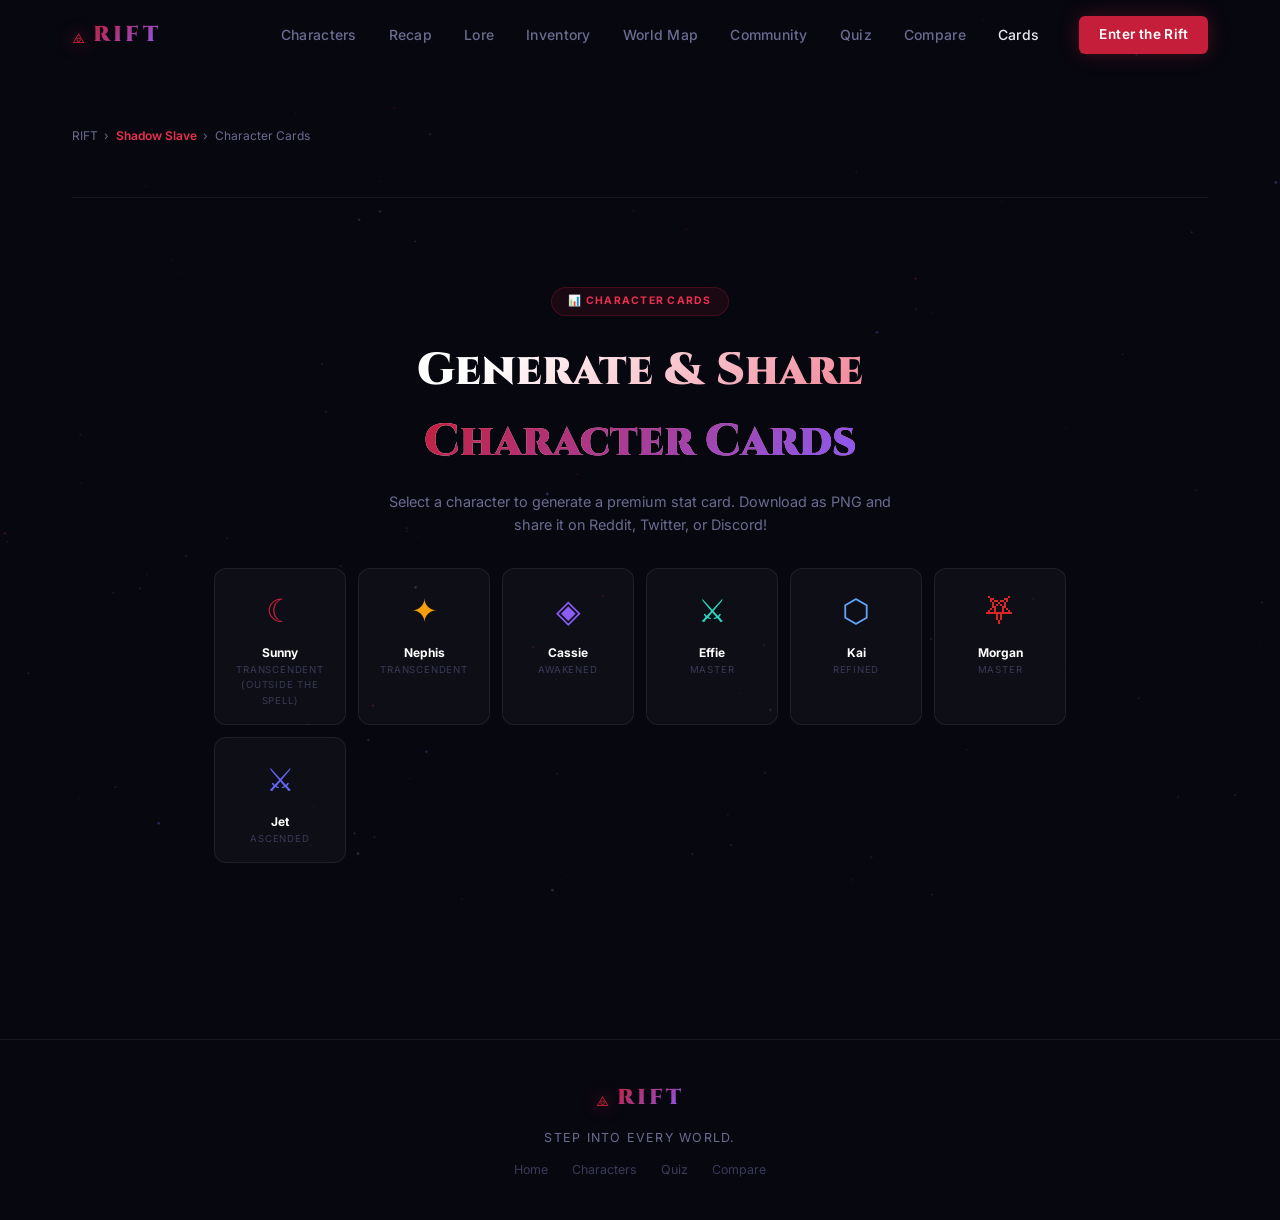
==== commit fb6ea399: "Auto-deploy Rift via GitHub Actions" ====
--- a/cards.html
+++ b/cards.html
@@ -19,13 +19,13 @@
     <meta property="og:title" content="Shadow Slave Character Cards — Generate & Share | RIFT" />
     <meta property="og:description" content="Generate beautiful character stat cards and share them with the Shadow Slave community!" />
     <meta property="og:type" content="website" />
-    <meta property="og:url" content="https://rift-shadowslave.netlify.app/cards.html" />
-    <meta property="og:image" content="https://rift-shadowslave.netlify.app/assets/icon-512.png" />
+    <meta property="og:url" content="https://vraut9301-ux.github.io/rift/cards.html" />
+    <meta property="og:image" content="https://vraut9301-ux.github.io/rift/assets/icon-512.png" />
     <meta name="twitter:card" content="summary_large_image" />
     <meta name="twitter:title" content="Shadow Slave Character Cards — Generate & Share | RIFT" />
     <meta name="twitter:description" content="Generate beautiful character stat cards and share them!" />
-    <meta name="twitter:image" content="https://rift-shadowslave.netlify.app/assets/icon-512.png" />
-    <link rel="canonical" href="https://rift-shadowslave.netlify.app/cards.html" />
+    <meta name="twitter:image" content="https://vraut9301-ux.github.io/rift/assets/icon-512.png" />
+    <link rel="canonical" href="https://vraut9301-ux.github.io/rift/cards.html" />
     <link rel="manifest" href="manifest.json" />
     <meta name="theme-color" content="#C41E3A" />
     <link rel="icon" type="image/png" href="assets/icon-192.png" />
@@ -40,8 +40,8 @@
         "@context": "https://schema.org",
         "@type": "BreadcrumbList",
         "itemListElement": [
-            { "@type": "ListItem", "position": 1, "name": "RIFT", "item": "https://rift-shadowslave.netlify.app/" },
-            { "@type": "ListItem", "position": 2, "name": "Character Cards", "item": "https://rift-shadowslave.netlify.app/cards.html" }
+            { "@type": "ListItem", "position": 1, "name": "RIFT", "item": "https://vraut9301-ux.github.io/rift/" },
+            { "@type": "ListItem", "position": 2, "name": "Character Cards", "item": "https://vraut9301-ux.github.io/rift/cards.html" }
         ]
     }
     </script>
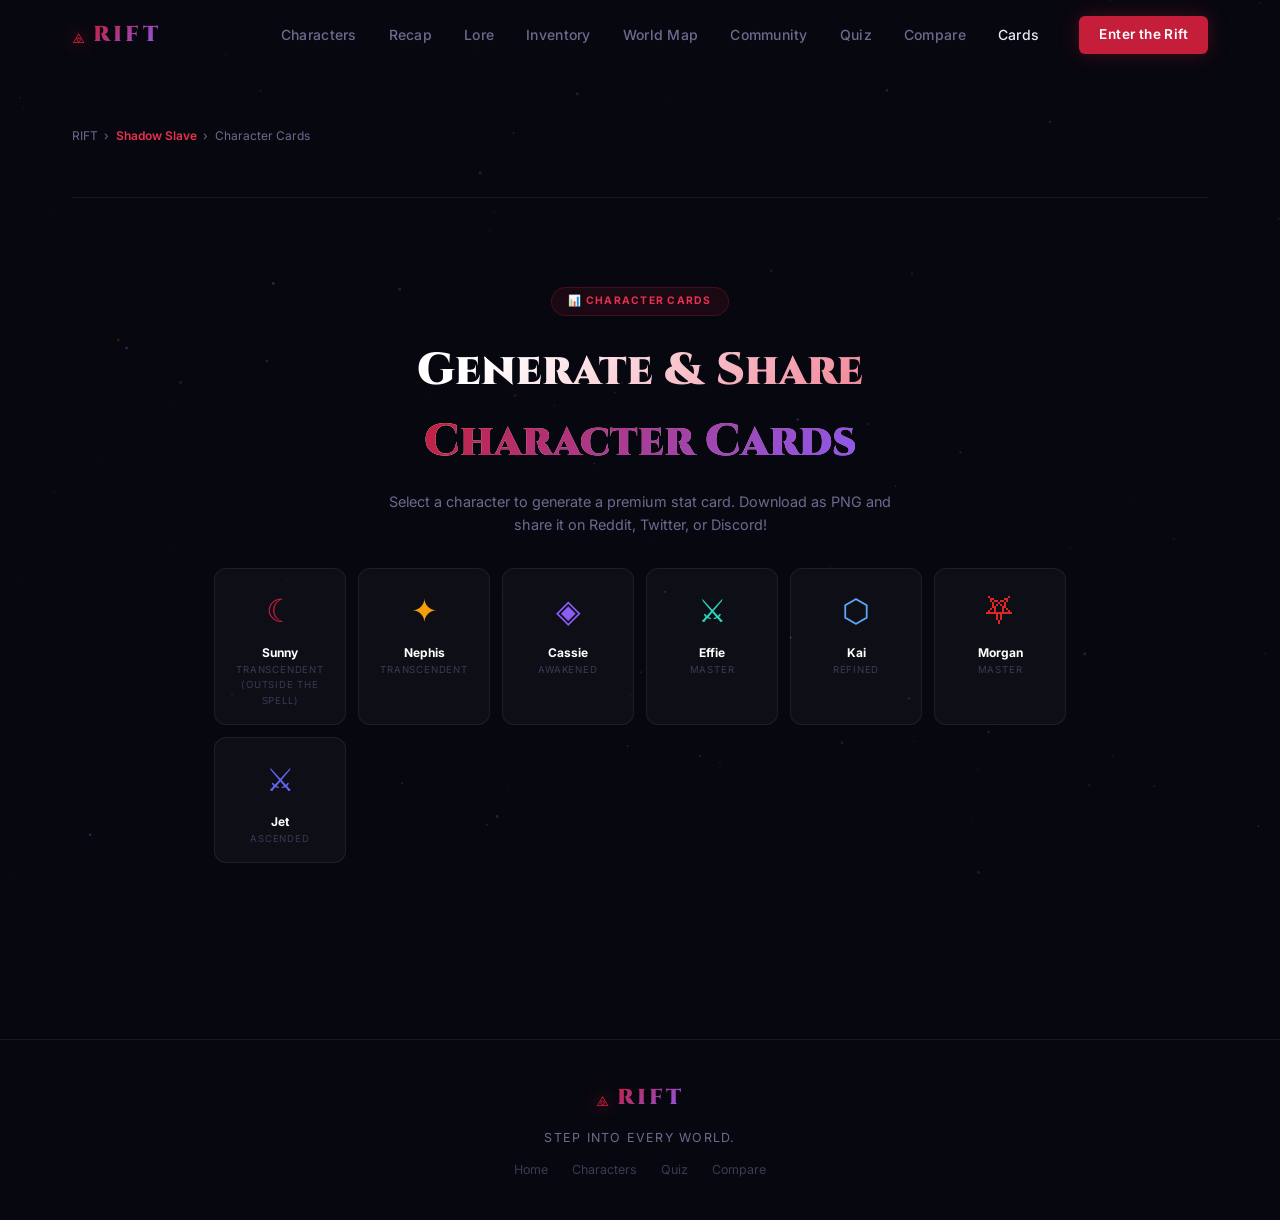
==== commit eb0130f8: "Final Brand Migration Sync: Update URLs to rift-shadowslave.github.io" ====
--- a/cards.html
+++ b/cards.html
@@ -19,13 +19,13 @@
     <meta property="og:title" content="Shadow Slave Character Cards — Generate & Share | RIFT" />
     <meta property="og:description" content="Generate beautiful character stat cards and share them with the Shadow Slave community!" />
     <meta property="og:type" content="website" />
-    <meta property="og:url" content="https://vraut9301-ux.github.io/rift/cards.html" />
-    <meta property="og:image" content="https://vraut9301-ux.github.io/rift/assets/icon-512.png" />
+    <meta property="og:url" content="https://rift-shadowslave.github.io/cards.html" />
+    <meta property="og:image" content="https://rift-shadowslave.github.io/assets/icon-512.png" />
     <meta name="twitter:card" content="summary_large_image" />
     <meta name="twitter:title" content="Shadow Slave Character Cards — Generate & Share | RIFT" />
     <meta name="twitter:description" content="Generate beautiful character stat cards and share them!" />
-    <meta name="twitter:image" content="https://vraut9301-ux.github.io/rift/assets/icon-512.png" />
-    <link rel="canonical" href="https://vraut9301-ux.github.io/rift/cards.html" />
+    <meta name="twitter:image" content="https://rift-shadowslave.github.io/assets/icon-512.png" />
+    <link rel="canonical" href="https://rift-shadowslave.github.io/cards.html" />
     <link rel="manifest" href="manifest.json" />
     <meta name="theme-color" content="#C41E3A" />
     <link rel="icon" type="image/png" href="assets/icon-192.png" />
@@ -40,8 +40,8 @@
         "@context": "https://schema.org",
         "@type": "BreadcrumbList",
         "itemListElement": [
-            { "@type": "ListItem", "position": 1, "name": "RIFT", "item": "https://vraut9301-ux.github.io/rift/" },
-            { "@type": "ListItem", "position": 2, "name": "Character Cards", "item": "https://vraut9301-ux.github.io/rift/cards.html" }
+            { "@type": "ListItem", "position": 1, "name": "RIFT", "item": "https://rift-shadowslave.github.io/" },
+            { "@type": "ListItem", "position": 2, "name": "Character Cards", "item": "https://rift-shadowslave.github.io/cards.html" }
         ]
     }
     </script>
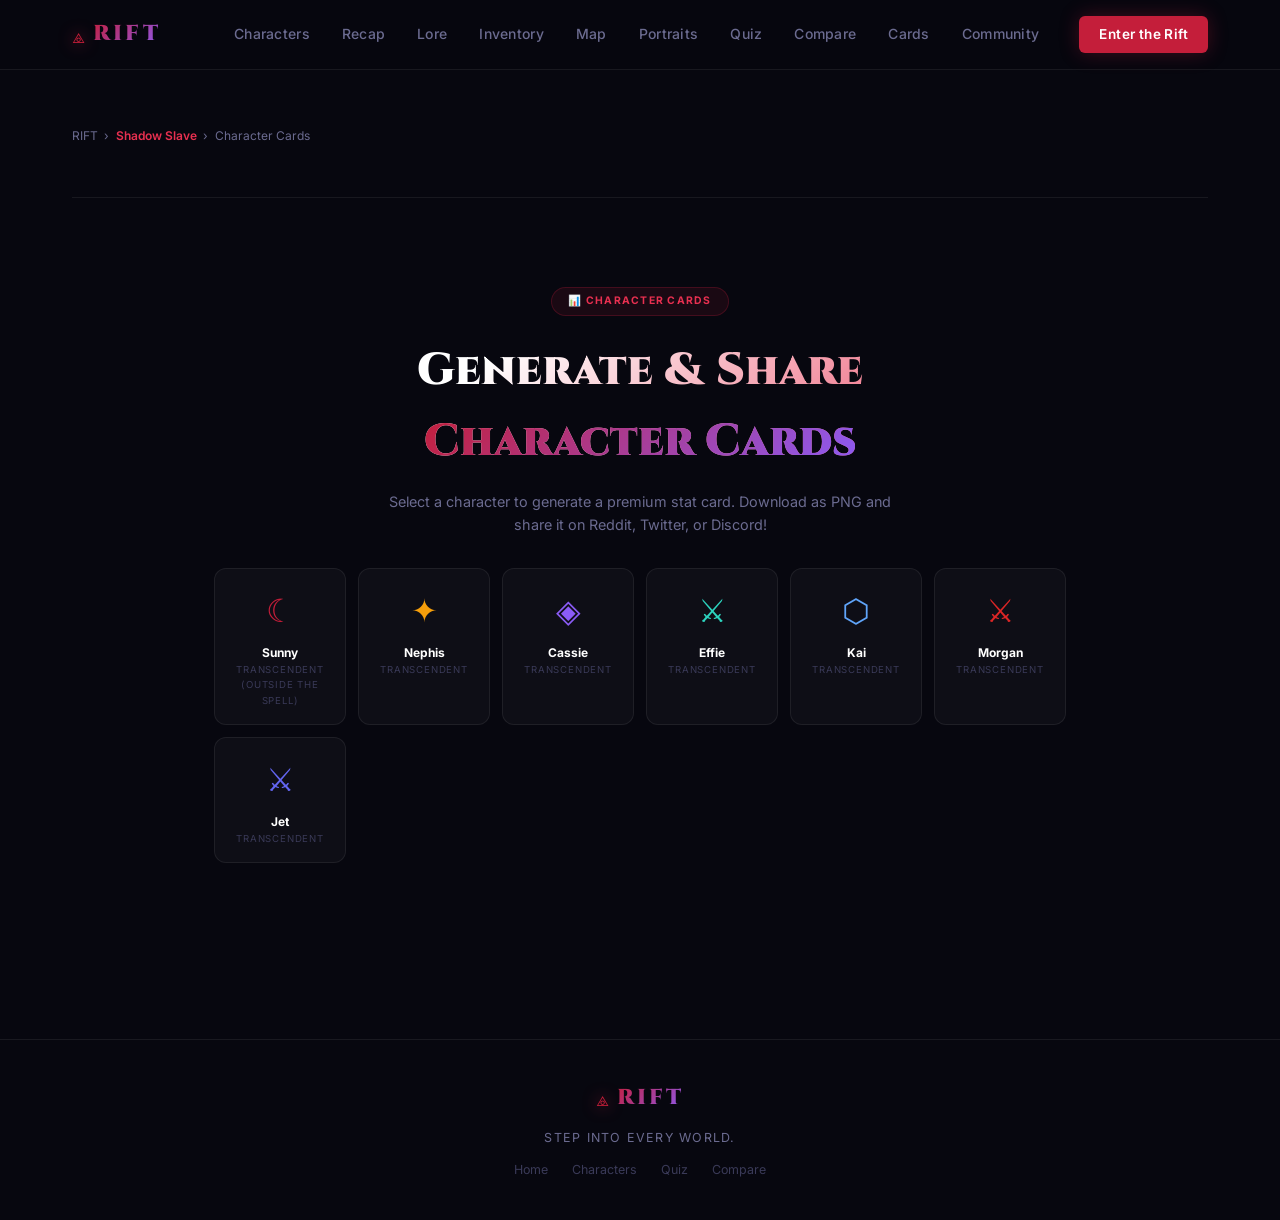
==== commit c0432348: "Add files via upload" ====
--- a/cards.html
+++ b/cards.html
@@ -1,205 +1,207 @@
-<!DOCTYPE html>
-<html lang="en">
-
-<head>
-    <script async src="https://www.googletagmanager.com/gtag/js?id=G-YBEL6MM1NP"></script>
-    <script>
-        window.dataLayer = window.dataLayer || [];
-        function gtag(){dataLayer.push(arguments);}
-        gtag('js', new Date());
-        gtag('config', 'G-YBEL6MM1NP');
-    </script>
-    <meta charset="UTF-8" />
-    <meta name="viewport" content="width=device-width, initial-scale=1.0" />
-    <title>Shadow Slave Character Cards — Generate & Share | RIFT</title>
-    <meta name="description"
-        content="Generate beautiful Shadow Slave character stat cards! Download as PNG and share on Reddit, Twitter, and Discord. Featuring Sunny, Nephis, Cassie, Effie, Kai, Morgan, and Jet." />
-    <meta name="keywords"
-        content="Shadow Slave character cards, Shadow Slave stats, Sunny stats, Nephis stats, Shadow Slave fan art, character card generator" />
-    <meta property="og:title" content="Shadow Slave Character Cards — Generate & Share | RIFT" />
-    <meta property="og:description" content="Generate beautiful character stat cards and share them with the Shadow Slave community!" />
-    <meta property="og:type" content="website" />
-    <meta property="og:url" content="https://rift-shadowslave.github.io/cards.html" />
-    <meta property="og:image" content="https://rift-shadowslave.github.io/assets/icon-512.png" />
-    <meta name="twitter:card" content="summary_large_image" />
-    <meta name="twitter:title" content="Shadow Slave Character Cards — Generate & Share | RIFT" />
-    <meta name="twitter:description" content="Generate beautiful character stat cards and share them!" />
-    <meta name="twitter:image" content="https://rift-shadowslave.github.io/assets/icon-512.png" />
-    <link rel="canonical" href="https://rift-shadowslave.github.io/cards.html" />
-    <link rel="manifest" href="manifest.json" />
-    <meta name="theme-color" content="#C41E3A" />
-    <link rel="icon" type="image/png" href="assets/icon-192.png" />
-    <link rel="apple-touch-icon" href="assets/icon-192.png" />
-    <link rel="preconnect" href="https://fonts.googleapis.com">
-    <link href="https://fonts.googleapis.com/css2?family=Cinzel:wght@400;600;900&family=Inter:wght@300;400;500;600;700&display=swap" rel="stylesheet">
-    <link rel="stylesheet" href="style.css">
-    <link rel="stylesheet" href="inner.css">
-
-    <script type="application/ld+json">
-    {
-        "@context": "https://schema.org",
-        "@type": "BreadcrumbList",
-        "itemListElement": [
-            { "@type": "ListItem", "position": 1, "name": "RIFT", "item": "https://rift-shadowslave.github.io/" },
-            { "@type": "ListItem", "position": 2, "name": "Character Cards", "item": "https://rift-shadowslave.github.io/cards.html" }
-        ]
-    }
-    </script>
-
-    <style>
-        .cards-page { max-width: 900px; margin: 0 auto; padding: 0 1.5rem 4rem; }
-        .cards-hero { text-align: center; padding: 3rem 0 2rem; }
-        .cards-badge {
-            display: inline-flex; align-items: center; gap: 0.5rem;
-            background: rgba(196, 30, 58, 0.1); border: 1px solid rgba(196, 30, 58, 0.25);
-            border-radius: 100px; padding: 0.3rem 1rem;
-            font-size: 0.65rem; font-weight: 700; letter-spacing: 0.12em;
-            text-transform: uppercase; color: var(--primary-light); margin-bottom: 1.2rem;
-        }
-        .cards-title {
-            font-family: 'Cinzel', serif; font-size: clamp(1.8rem, 4vw, 2.8rem); font-weight: 900;
-            background: linear-gradient(135deg, #fff 30%, var(--primary-light));
-            -webkit-background-clip: text; -webkit-text-fill-color: transparent; background-clip: text;
-            margin-bottom: 0.75rem;
-        }
-        .cards-sub { color: var(--text-muted); font-size: 0.9rem; max-width: 520px; margin: 0 auto; }
-
-        /* Character Grid */
-        .char-grid {
-            display: grid; grid-template-columns: repeat(auto-fill, minmax(120px, 1fr));
-            gap: 0.75rem; margin-bottom: 2rem;
-        }
-        .char-grid-item {
-            background: var(--card-bg); border: 1px solid var(--card-border);
-            border-radius: 12px; padding: 1rem; text-align: center;
-            cursor: pointer; transition: all 0.3s;
-        }
-        .char-grid-item:hover { border-color: rgba(196,30,58,0.3); transform: translateY(-3px); }
-        .char-grid-item.selected { border-color: var(--primary-light); box-shadow: 0 0 25px rgba(196,30,58,0.2); }
-        .char-grid-symbol { font-size: 2rem; margin-bottom: 0.4rem; }
-        .char-grid-name { font-size: 0.75rem; font-weight: 700; color: #fff; }
-        .char-grid-rank { font-size: 0.6rem; color: var(--text-dim); text-transform: uppercase; letter-spacing: 0.08em; }
-
-        /* Card Preview */
-        .card-preview-area {
-            display: flex; flex-direction: column; align-items: center; gap: 1.5rem;
-        }
-        .card-canvas-container {
-            position: relative; border-radius: 16px; overflow: hidden;
-            box-shadow: 0 20px 60px rgba(0,0,0,0.5), 0 0 40px rgba(196,30,58,0.1);
-        }
-        #card-canvas { display: block; max-width: 100%; height: auto; }
-
-        /* Actions */
-        .card-actions { display: flex; gap: 0.75rem; flex-wrap: wrap; justify-content: center; }
-        .card-action-btn {
-            padding: 0.65rem 1.3rem; border-radius: 10px; font-size: 0.78rem;
-            font-weight: 700; text-decoration: none; transition: all 0.2s;
-            cursor: pointer; display: inline-flex; align-items: center; gap: 0.4rem;
-        }
-        .card-action-btn.primary {
-            background: var(--primary); color: #fff; border: 1px solid var(--primary);
-        }
-        .card-action-btn.primary:hover { background: #a51830; transform: translateY(-2px); }
-        .card-action-btn.ghost {
-            background: rgba(255,255,255,0.05); color: var(--text-muted);
-            border: 1px solid rgba(255,255,255,0.1);
-        }
-        .card-action-btn.ghost:hover { background: rgba(255,255,255,0.1); color: #fff; transform: translateY(-2px); }
-
-        .share-btn {
-            display: inline-flex; align-items: center; gap: 0.4rem;
-            padding: 0.5rem 1rem; border-radius: 8px; font-size: 0.72rem;
-            font-weight: 700; text-decoration: none; color: #fff;
-            border: 1px solid rgba(255,255,255,0.1); transition: all 0.25s;
-            cursor: pointer; background: none;
-        }
-        .share-btn:hover { transform: translateY(-2px); }
-        .share-btn.reddit { background: rgba(255,69,0,0.15); border-color: rgba(255,69,0,0.3); }
-        .share-btn.twitter { background: rgba(29,161,242,0.15); border-color: rgba(29,161,242,0.3); }
-
-        @keyframes fadeUp { from{opacity:0;transform:translateY(20px)} to{opacity:1;transform:translateY(0)} }
-    </style>
-</head>
-
-<body>
-    <canvas id="bg-canvas"></canvas>
-
-    <nav class="navbar scrolled" id="navbar">
-        <div class="nav-inner">
-            <a href="index.html" class="nav-logo"><span class="logo-icon">⟁</span><span class="logo-text">RIFT</span></a>
-            <div class="nav-links">
+<!DOCTYPE html>
+<html lang="en">
+
+<head>
+    <script async src="https://www.googletagmanager.com/gtag/js?id=G-YBEL6MM1NP"></script>
+    <script>
+        window.dataLayer = window.dataLayer || [];
+        function gtag(){dataLayer.push(arguments);}
+        gtag('js', new Date());
+        gtag('config', 'G-YBEL6MM1NP');
+    </script>
+    <meta charset="UTF-8" />
+    <meta name="viewport" content="width=device-width, initial-scale=1.0" />
+    <title>Shadow Slave Character Cards — Generate & Share | RIFT</title>
+    <meta name="description"
+        content="Generate beautiful Shadow Slave character stat cards! Download as PNG and share on Reddit, Twitter, and Discord. Featuring Sunny, Nephis, Cassie, Effie, Kai, Morgan, and Jet." />
+    <meta name="keywords"
+        content="Shadow Slave character cards, Shadow Slave stats, Sunny stats, Nephis stats, Shadow Slave fan art, character card generator" />
+    <meta property="og:title" content="Shadow Slave Character Cards — Generate & Share | RIFT" />
+    <meta property="og:description" content="Generate beautiful character stat cards and share them with the Shadow Slave community!" />
+    <meta property="og:type" content="website" />
+    <meta property="og:url" content="https://rift-shadowslave.github.io/cards.html" />
+    <meta property="og:image" content="https://rift-shadowslave.github.io/assets/icon-512.png" />
+    <meta name="twitter:card" content="summary_large_image" />
+    <meta name="twitter:title" content="Shadow Slave Character Cards — Generate & Share | RIFT" />
+    <meta name="twitter:description" content="Generate beautiful character stat cards and share them!" />
+    <meta name="twitter:image" content="https://rift-shadowslave.github.io/assets/icon-512.png" />
+    <link rel="canonical" href="https://rift-shadowslave.github.io/cards.html" />
+    <link rel="manifest" href="manifest.json" />
+    <meta name="theme-color" content="#C41E3A" />
+    <link rel="icon" type="image/png" href="assets/icon-192.png" />
+    <link rel="apple-touch-icon" href="assets/icon-192.png" />
+    <link rel="preconnect" href="https://fonts.googleapis.com">
+    <link href="https://fonts.googleapis.com/css2?family=Cinzel:wght@400;600;900&family=Inter:wght@300;400;500;600;700&display=swap" rel="stylesheet">
+    <link rel="stylesheet" href="style.css">
+    <link rel="stylesheet" href="inner.css">
+
+    <script type="application/ld+json">
+    {
+        "@context": "https://schema.org",
+        "@type": "BreadcrumbList",
+        "itemListElement": [
+            { "@type": "ListItem", "position": 1, "name": "RIFT", "item": "https://rift-shadowslave.github.io/" },
+            { "@type": "ListItem", "position": 2, "name": "Character Cards", "item": "https://rift-shadowslave.github.io/cards.html" }
+        ]
+    }
+    </script>
+
+    <style>
+        .cards-page { max-width: 900px; margin: 0 auto; padding: 0 1.5rem 4rem; }
+        .cards-hero { text-align: center; padding: 3rem 0 2rem; }
+        .cards-badge {
+            display: inline-flex; align-items: center; gap: 0.5rem;
+            background: rgba(196, 30, 58, 0.1); border: 1px solid rgba(196, 30, 58, 0.25);
+            border-radius: 100px; padding: 0.3rem 1rem;
+            font-size: 0.65rem; font-weight: 700; letter-spacing: 0.12em;
+            text-transform: uppercase; color: var(--primary-light); margin-bottom: 1.2rem;
+        }
+        .cards-title {
+            font-family: 'Cinzel', serif; font-size: clamp(1.8rem, 4vw, 2.8rem); font-weight: 900;
+            background: linear-gradient(135deg, #fff 30%, var(--primary-light));
+            -webkit-background-clip: text; -webkit-text-fill-color: transparent; background-clip: text;
+            margin-bottom: 0.75rem;
+        }
+        .cards-sub { color: var(--text-muted); font-size: 0.9rem; max-width: 520px; margin: 0 auto; }
+
+        /* Character Grid */
+        .char-grid {
+            display: grid; grid-template-columns: repeat(auto-fill, minmax(120px, 1fr));
+            gap: 0.75rem; margin-bottom: 2rem;
+        }
+        .char-grid-item {
+            background: var(--card-bg); border: 1px solid var(--card-border);
+            border-radius: 12px; padding: 1rem; text-align: center;
+            cursor: pointer; transition: all 0.3s;
+        }
+        .char-grid-item:hover { border-color: rgba(196,30,58,0.3); transform: translateY(-3px); }
+        .char-grid-item.selected { border-color: var(--primary-light); box-shadow: 0 0 25px rgba(196,30,58,0.2); }
+        .char-grid-symbol { font-size: 2rem; margin-bottom: 0.4rem; }
+        .char-grid-name { font-size: 0.75rem; font-weight: 700; color: #fff; }
+        .char-grid-rank { font-size: 0.6rem; color: var(--text-dim); text-transform: uppercase; letter-spacing: 0.08em; }
+
+        /* Card Preview */
+        .card-preview-area {
+            display: flex; flex-direction: column; align-items: center; gap: 1.5rem;
+        }
+        .card-canvas-container {
+            position: relative; border-radius: 16px; overflow: hidden;
+            box-shadow: 0 20px 60px rgba(0,0,0,0.5), 0 0 40px rgba(196,30,58,0.1);
+        }
+        #card-canvas { display: block; max-width: 100%; height: auto; }
+
+        /* Actions */
+        .card-actions { display: flex; gap: 0.75rem; flex-wrap: wrap; justify-content: center; }
+        .card-action-btn {
+            padding: 0.65rem 1.3rem; border-radius: 10px; font-size: 0.78rem;
+            font-weight: 700; text-decoration: none; transition: all 0.2s;
+            cursor: pointer; display: inline-flex; align-items: center; gap: 0.4rem;
+        }
+        .card-action-btn.primary {
+            background: var(--primary); color: #fff; border: 1px solid var(--primary);
+        }
+        .card-action-btn.primary:hover { background: #a51830; transform: translateY(-2px); }
+        .card-action-btn.ghost {
+            background: rgba(255,255,255,0.05); color: var(--text-muted);
+            border: 1px solid rgba(255,255,255,0.1);
+        }
+        .card-action-btn.ghost:hover { background: rgba(255,255,255,0.1); color: #fff; transform: translateY(-2px); }
+
+        .share-btn {
+            display: inline-flex; align-items: center; gap: 0.4rem;
+            padding: 0.5rem 1rem; border-radius: 8px; font-size: 0.72rem;
+            font-weight: 700; text-decoration: none; color: #fff;
+            border: 1px solid rgba(255,255,255,0.1); transition: all 0.25s;
+            cursor: pointer; background: none;
+        }
+        .share-btn:hover { transform: translateY(-2px); }
+        .share-btn.reddit { background: rgba(255,69,0,0.15); border-color: rgba(255,69,0,0.3); }
+        .share-btn.twitter { background: rgba(29,161,242,0.15); border-color: rgba(29,161,242,0.3); }
+
+        @keyframes fadeUp { from{opacity:0;transform:translateY(20px)} to{opacity:1;transform:translateY(0)} }
+    </style>
+</head>
+
+<body>
+    <canvas id="bg-canvas"></canvas>
+
+    <nav class="navbar scrolled" id="navbar">
+        <div class="nav-inner">
+            <a href="index.html" class="nav-logo"><span class="logo-icon">⟁</span><span class="logo-text">RIFT</span></a>
+                        <div class="nav-links">
                 <a href="characters.html">Characters</a>
                 <a href="recap.html">Recap</a>
                 <a href="lore.html">Lore</a>
                 <a href="inventory.html">Inventory</a>
-                <a href="map.html">World Map</a>
-                <a href="community.html">Community</a>
+                <a href="map.html">Map</a>
+                <a href="portraits.html">Portraits</a>
                 <a href="quiz.html">Quiz</a>
                 <a href="compare.html">Compare</a>
-                <a href="cards.html" class="active">Cards</a>
-            </div>
-            <a href="characters.html" class="nav-cta">Enter the Rift</a>
-            <button class="hamburger" id="hamburger"><span></span><span></span><span></span></button>
-        </div>
-        <div class="mobile-menu" id="mobile-menu">
-            <a href="characters.html">Characters</a>
-            <a href="recap.html">Recap</a>
-            <a href="lore.html">Lore</a>
-            <a href="inventory.html">Inventory</a>
-            <a href="map.html">World Map</a>
-            <a href="community.html">Community</a>
-            <a href="quiz.html">Quiz</a>
-            <a href="compare.html">Compare</a>
-            <a href="cards.html">Cards</a>
-        </div>
-    </nav>
-
-    <main class="inner-main">
-        <div class="page-header">
-            <div class="page-header-inner">
-                <div class="page-breadcrumb">
-                    <a href="index.html">RIFT</a> <span>›</span>
-                    <span class="novel-crumb">Shadow Slave</span> <span>›</span> Character Cards
-                </div>
-            </div>
-        </div>
-
-        <div class="cards-page">
-            <div class="cards-hero">
-                <div class="cards-badge">📊 CHARACTER CARDS</div>
-                <h1 class="cards-title">Generate & Share<br><span class="gradient-text">Character Cards</span></h1>
-                <p class="cards-sub">Select a character to generate a premium stat card. Download as PNG and share it on Reddit, Twitter, or Discord!</p>
-            </div>
-
-            <div class="char-grid" id="char-grid"></div>
-
-            <div class="card-preview-area" id="card-preview-area" style="display:none">
-                <div class="card-canvas-container">
-                    <canvas id="card-canvas" width="480" height="680"></canvas>
-                </div>
-                <div class="card-actions">
-                    <button class="card-action-btn primary" id="download-card-btn">⬇ Download as PNG</button>
-                    <a id="share-reddit-btn" class="share-btn reddit" target="_blank" rel="noopener">🔴 Reddit</a>
-                    <a id="share-twitter-btn" class="share-btn twitter" target="_blank" rel="noopener">🐦 X / Twitter</a>
-                </div>
-            </div>
-        </div>
-    </main>
-
-    <footer class="footer">
-        <div class="footer-inner">
-            <div class="footer-logo"><span class="logo-icon">⟁</span><span class="logo-text">RIFT</span></div>
-            <div class="footer-tagline">Step Into Every World.</div>
-            <div class="footer-links">
-                <a href="index.html">Home</a><a href="characters.html">Characters</a><a href="quiz.html">Quiz</a><a href="compare.html">Compare</a>
-            </div>
-        </div>
-    </footer>
-
-    <script src="data.js"></script>
-    <script src="app.js"></script>
-    <script src="cards.js"></script>
-</body>
-
-</html>
+                <a href="cards.html">Cards</a>
+                <a href="community.html">Community</a>
+            </div>
+            <a href="characters.html" class="nav-cta">Enter the Rift</a>
+            <button class="hamburger" id="hamburger" onclick="document.getElementById('mobile-menu').classList.toggle('open')"><span></span><span></span><span></span></button>
+        </div>
+        <div class="mobile-menu" id="mobile-menu">
+            <a href="characters.html">Characters</a>
+            <a href="recap.html">Recap</a>
+            <a href="lore.html">Lore</a>
+            <a href="inventory.html">Inventory</a>
+            <a href="map.html">World Map</a>
+            <a href="community.html">Community</a>
+            <a href="quiz.html">Quiz</a>
+            <a href="compare.html">Compare</a>
+            <a href="cards.html">Cards</a>
+        </div>
+    </nav>
+
+    <main class="inner-main">
+        <div class="page-header">
+            <div class="page-header-inner">
+                <div class="page-breadcrumb">
+                    <a href="index.html">RIFT</a> <span>›</span>
+                    <span class="novel-crumb">Shadow Slave</span> <span>›</span> Character Cards
+                </div>
+            </div>
+        </div>
+
+        <div class="cards-page">
+            <div class="cards-hero">
+                <div class="cards-badge">📊 CHARACTER CARDS</div>
+                <h1 class="cards-title">Generate & Share<br><span class="gradient-text">Character Cards</span></h1>
+                <p class="cards-sub">Select a character to generate a premium stat card. Download as PNG and share it on Reddit, Twitter, or Discord!</p>
+            </div>
+
+            <div class="char-grid" id="char-grid"></div>
+
+            <div class="card-preview-area" id="card-preview-area" style="display:none">
+                <div class="card-canvas-container">
+                    <canvas id="card-canvas" width="480" height="680"></canvas>
+                </div>
+                <div class="card-actions">
+                    <button class="card-action-btn primary" id="download-card-btn">⬇ Download as PNG</button>
+                    <a id="share-reddit-btn" class="share-btn reddit" target="_blank" rel="noopener">🔴 Reddit</a>
+                    <a id="share-twitter-btn" class="share-btn twitter" target="_blank" rel="noopener">🐦 X / Twitter</a>
+                </div>
+            </div>
+        </div>
+    </main>
+
+    <footer class="footer">
+        <div class="footer-inner">
+            <div class="footer-logo"><span class="logo-icon">⟁</span><span class="logo-text">RIFT</span></div>
+            <div class="footer-tagline">Step Into Every World.</div>
+            <div class="footer-links">
+                <a href="index.html">Home</a><a href="characters.html">Characters</a><a href="quiz.html">Quiz</a><a href="compare.html">Compare</a>
+            </div>
+        </div>
+    </footer>
+
+    <script src="data.js"></script>
+    <script src="app.js"></script>
+    <script src="cards.js"></script>
+</body>
+
+</html>
+
--- a/style.css
+++ b/style.css
@@ -1,154 +1,154 @@
-/* ===========================
-   RIFT — style.css
-   Dark Premium Design System
-   =========================== */
-
-:root {
-  --bg: #07070F;
-  --bg2: #0D0D1A;
-  --bg3: #111120;
-  --card-bg: rgba(255, 255, 255, 0.03);
-  --card-border: rgba(255, 255, 255, 0.07);
-  --primary: #C41E3A;
-  --primary-glow: rgba(196, 30, 58, 0.3);
-  --primary-light: #E83050;
-  --gold: #F59E0B;
-  --gold-glow: rgba(245, 158, 11, 0.3);
-  --purple: #8B5CF6;
-  --purple-glow: rgba(139, 92, 246, 0.25);
-  --teal: #2DD4BF;
-  --text: #E8E8F4;
-  --text-muted: #6B6B90;
-  --text-dim: #3A3A58;
-  --gradient: linear-gradient(135deg, #C41E3A, #8B5CF6);
-  --nav-h: 70px;
-  --radius: 14px;
-  --radius-sm: 8px;
-  --transition: 0.3s cubic-bezier(0.4, 0, 0.2, 1);
-}
-
-*,
-*::before,
-*::after {
-  box-sizing: border-box;
-  margin: 0;
-  padding: 0;
-}
-
-html {
-  scroll-behavior: smooth;
-  font-size: 16px;
-}
-
-body {
-  background: var(--bg);
-  color: var(--text);
-  font-family: 'Inter', 'DM Sans', sans-serif;
-  line-height: 1.6;
-  overflow-x: hidden;
-}
-
-/* ---- CANVAS BG ---- */
-#bg-canvas {
-  position: fixed;
-  inset: 0;
-  z-index: 0;
-  pointer-events: none;
-  opacity: 0.6;
-}
-
-/* ---- NAVBAR ---- */
-.navbar {
-  position: fixed;
-  top: 0;
-  left: 0;
-  right: 0;
-  z-index: 100;
-  height: var(--nav-h);
-  transition: var(--transition);
-}
-
-.navbar.scrolled {
-  background: rgba(7, 7, 15, 0.92);
-  backdrop-filter: blur(20px);
-  border-bottom: 1px solid var(--card-border);
-}
-
-.nav-inner {
-  max-width: 1200px;
-  margin: 0 auto;
-  padding: 0 2rem;
-  height: 100%;
-  display: flex;
-  align-items: center;
-  gap: 2.5rem;
-}
-
-.nav-logo {
-  display: flex;
-  align-items: center;
-  gap: 0.5rem;
-  text-decoration: none;
-  flex-shrink: 0;
-}
-
-.logo-icon {
-  font-size: 1.4rem;
-  color: var(--primary);
-  filter: drop-shadow(0 0 8px var(--primary));
-  animation: pulse-glow 3s ease-in-out infinite;
-}
-
-.logo-text {
-  font-family: 'Cinzel', serif;
-  font-size: 1.35rem;
-  font-weight: 900;
-  letter-spacing: 0.15em;
-  background: var(--gradient);
-  -webkit-background-clip: text;
-  -webkit-text-fill-color: transparent;
-  background-clip: text;
-}
-
-.nav-links {
-  display: flex;
-  gap: 2rem;
-  margin-left: auto;
-}
-
-.nav-links a {
-  color: var(--text-muted);
-  text-decoration: none;
-  font-size: 0.875rem;
-  font-weight: 500;
-  letter-spacing: 0.02em;
-  transition: color var(--transition);
-}
-
-.nav-links a:hover {
-  color: var(--text);
-}
-
-.nav-cta {
-  background: var(--primary);
-  color: white !important;
-  text-decoration: none;
-  padding: 0.5rem 1.25rem;
-  border-radius: 6px;
-  font-size: 0.85rem;
-  font-weight: 600;
-  letter-spacing: 0.03em;
-  transition: all var(--transition);
-  white-space: nowrap;
-  box-shadow: 0 0 20px var(--primary-glow);
-}
-
-.nav-cta:hover {
-  background: var(--primary-light);
-  box-shadow: 0 0 35px var(--primary-glow);
-  transform: translateY(-1px);
-}
-
+/* ===========================
+   RIFT — style.css
+   Dark Premium Design System
+   =========================== */
+
+:root {
+  --bg: #07070F;
+  --bg2: #0D0D1A;
+  --bg3: #111120;
+  --card-bg: rgba(255, 255, 255, 0.03);
+  --card-border: rgba(255, 255, 255, 0.07);
+  --primary: #C41E3A;
+  --primary-glow: rgba(196, 30, 58, 0.3);
+  --primary-light: #E83050;
+  --gold: #F59E0B;
+  --gold-glow: rgba(245, 158, 11, 0.3);
+  --purple: #8B5CF6;
+  --purple-glow: rgba(139, 92, 246, 0.25);
+  --teal: #2DD4BF;
+  --text: #E8E8F4;
+  --text-muted: #6B6B90;
+  --text-dim: #3A3A58;
+  --gradient: linear-gradient(135deg, #C41E3A, #8B5CF6);
+  --nav-h: 70px;
+  --radius: 14px;
+  --radius-sm: 8px;
+  --transition: 0.3s cubic-bezier(0.4, 0, 0.2, 1);
+}
+
+*,
+*::before,
+*::after {
+  box-sizing: border-box;
+  margin: 0;
+  padding: 0;
+}
+
+html {
+  scroll-behavior: smooth;
+  font-size: 16px;
+}
+
+body {
+  background: var(--bg);
+  color: var(--text);
+  font-family: 'Inter', 'DM Sans', sans-serif;
+  line-height: 1.6;
+  overflow-x: hidden;
+}
+
+/* ---- CANVAS BG ---- */
+#bg-canvas {
+  position: fixed;
+  inset: 0;
+  z-index: 0;
+  pointer-events: none;
+  opacity: 0.6;
+}
+
+/* ---- NAVBAR ---- */
+.navbar {
+  position: fixed;
+  top: 0;
+  left: 0;
+  right: 0;
+  z-index: 100;
+  height: var(--nav-h);
+  transition: var(--transition);
+}
+
+.navbar.scrolled {
+  background: rgba(7, 7, 15, 0.92);
+  backdrop-filter: blur(20px);
+  border-bottom: 1px solid var(--card-border);
+}
+
+.nav-inner {
+  max-width: 1200px;
+  margin: 0 auto;
+  padding: 0 2rem;
+  height: 100%;
+  display: flex;
+  align-items: center;
+  gap: 2.5rem;
+}
+
+.nav-logo {
+  display: flex;
+  align-items: center;
+  gap: 0.5rem;
+  text-decoration: none;
+  flex-shrink: 0;
+}
+
+.logo-icon {
+  font-size: 1.4rem;
+  color: var(--primary);
+  filter: drop-shadow(0 0 8px var(--primary));
+  animation: pulse-glow 3s ease-in-out infinite;
+}
+
+.logo-text {
+  font-family: 'Cinzel', serif;
+  font-size: 1.35rem;
+  font-weight: 900;
+  letter-spacing: 0.15em;
+  background: var(--gradient);
+  -webkit-background-clip: text;
+  -webkit-text-fill-color: transparent;
+  background-clip: text;
+}
+
+.nav-links {
+  display: flex;
+  gap: 2rem;
+  margin-left: auto;
+}
+
+.nav-links a {
+  color: var(--text-muted);
+  text-decoration: none;
+  font-size: 0.875rem;
+  font-weight: 500;
+  letter-spacing: 0.02em;
+  transition: color var(--transition);
+}
+
+.nav-links a:hover {
+  color: var(--text);
+}
+
+.nav-cta {
+  background: var(--primary);
+  color: white !important;
+  text-decoration: none;
+  padding: 0.5rem 1.25rem;
+  border-radius: 6px;
+  font-size: 0.85rem;
+  font-weight: 600;
+  letter-spacing: 0.03em;
+  transition: all var(--transition);
+  white-space: nowrap;
+  box-shadow: 0 0 20px var(--primary-glow);
+}
+
+.nav-cta:hover {
+  background: var(--primary-light);
+  box-shadow: 0 0 35px var(--primary-glow);
+  transform: translateY(-1px);
+}
+
 .hamburger {
   display: none;
   flex-direction: column;
@@ -157,48 +157,56 @@
   border: none;
   cursor: pointer;
   margin-left: auto;
-  padding: 4px;
-}
-
-.hamburger span {
-  display: block;
-  width: 22px;
-  height: 2px;
-  background: var(--text-muted);
-  border-radius: 2px;
-  transition: var(--transition);
-}
-
-.mobile-menu {
-  display: none;
-  flex-direction: column;
-  gap: 1rem;
-  padding: 1.25rem 2rem 1.5rem;
-  background: rgba(7, 7, 15, 0.98);
-  border-top: 1px solid var(--card-border);
-}
-
-.mobile-menu a {
-  color: var(--text-muted);
-  text-decoration: none;
-  font-size: 0.9rem;
-  font-weight: 500;
-  transition: color var(--transition);
-}
-
-.mobile-menu a:hover {
-  color: var(--text);
-}
-
-.mobile-menu .nav-cta {
-  display: inline-block;
-  width: fit-content;
-}
-
-.mobile-menu.open {
-  display: flex;
-}
-
+  padding: 12px;
+  z-index: 101;
+  -webkit-tap-highlight-color: transparent;
+  touch-action: manipulation;
+}
+
+.hamburger span {
+  display: block;
+  width: 22px;
+  height: 2px;
+  background: var(--text-muted);
+  border-radius: 2px;
+  transition: var(--transition);
+}
+
+.mobile-menu {
+  display: none;
+  flex-direction: column;
+  gap: 1rem;
+  padding: 1.25rem 2rem 1.5rem;
+  background: rgba(7, 7, 15, 0.98);
+  border-top: 1px solid var(--card-border);
+  position: absolute;
+  top: 100%;
+  left: 0;
+  width: 100%;
+  z-index: 99;
+}
+
+.mobile-menu a {
+  color: var(--text-muted);
+  text-decoration: none;
+  font-size: 0.9rem;
+  font-weight: 500;
+  transition: color var(--transition);
+}
+
+.mobile-menu a:hover {
+  color: var(--text);
+}
+
+.mobile-menu .nav-cta {
+  display: inline-block;
+  width: fit-content;
+}
+
+.mobile-menu.open {
+  display: flex;
+}
+
 @media(max-width:768px) {
   .nav-links {
     display: none;
@@ -208,1767 +216,1853 @@
     display: none;
   }
 
+  .nav-sync {
+    display: none !important;
+  }
+
   .hamburger {
     display: flex;
   }
+}
+
+/* ---- SECTION COMMON ---- */
+section {
+  position: relative;
+  z-index: 1;
+}
+
+.section-label {
+  text-align: center;
+  font-size: 0.72rem;
+  font-weight: 700;
+  letter-spacing: 0.2em;
+  text-transform: uppercase;
+  color: var(--primary);
+  margin-bottom: 0.75rem;
+}
+
+.section-title {
+  text-align: center;
+  font-family: 'Cinzel', serif;
+  font-size: clamp(1.8rem, 4vw, 2.8rem);
+  font-weight: 700;
+  line-height: 1.2;
+  margin-bottom: 1rem;
+  letter-spacing: -0.01em;
+}
+
+.section-sub {
+  text-align: center;
+  color: var(--text-muted);
+  font-size: 1rem;
+  max-width: 520px;
+  margin: 0 auto 3rem;
+  line-height: 1.7;
+}
+
+.gradient-text {
+  background: var(--gradient);
+  -webkit-background-clip: text;
+  -webkit-text-fill-color: transparent;
+  background-clip: text;
+}
+
+/* ---- HERO ---- */
+.hero {
+  min-height: 100vh;
+  display: flex;
+  align-items: center;
+  justify-content: center;
+  padding: calc(var(--nav-h) + 3rem) 2rem 4rem;
+  gap: 4rem;
+  max-width: 1200px;
+  margin: 0 auto;
+}
+
+.hero-glow {
+  position: absolute;
+  width: 600px;
+  height: 600px;
+  background: radial-gradient(circle, rgba(196, 30, 58, 0.12) 0%, transparent 70%);
+  top: 10%;
+  left: -10%;
+  pointer-events: none;
+  z-index: 0;
+}
+
+.hero-content {
+  flex: 1;
+  max-width: 540px;
+  z-index: 1;
+}
+
+.hero-tag {
+  display: inline-flex;
+  align-items: center;
+  gap: 0.5rem;
+  background: rgba(196, 30, 58, 0.1);
+  border: 1px solid rgba(196, 30, 58, 0.25);
+  border-radius: 100px;
+  padding: 0.35rem 0.9rem;
+  font-size: 0.78rem;
+  font-weight: 600;
+  color: var(--primary-light);
+  letter-spacing: 0.05em;
+  margin-bottom: 1.5rem;
+  animation: fadeUp 0.6s ease both;
+}
+
+.tag-dot {
+  width: 6px;
+  height: 6px;
+  background: var(--primary-light);
+  border-radius: 50%;
+  animation: blink 2s ease-in-out infinite;
+}
+
+.hero-title {
+  font-family: 'Cinzel', serif;
+  font-size: clamp(2.5rem, 6vw, 4.2rem);
+  font-weight: 900;
+  line-height: 1.1;
+  letter-spacing: -0.02em;
+  margin-bottom: 1.25rem;
+  animation: fadeUp 0.7s 0.1s ease both;
+}
+
+.hero-sub {
+  color: var(--text-muted);
+  font-size: 1.05rem;
+  line-height: 1.75;
+  margin-bottom: 2rem;
+  animation: fadeUp 0.7s 0.2s ease both;
+}
+
+.hero-buttons {
+  display: flex;
+  gap: 1rem;
+  flex-wrap: wrap;
+  animation: fadeUp 0.7s 0.3s ease both;
+  margin-bottom: 2.5rem;
+}
+
+.btn-primary {
+  display: inline-flex;
+  align-items: center;
+  gap: 0.5rem;
+  background: var(--primary);
+  color: white;
+  text-decoration: none;
+  padding: 0.75rem 1.75rem;
+  border-radius: var(--radius-sm);
+  font-weight: 600;
+  font-size: 0.9rem;
+  transition: all var(--transition);
+  box-shadow: 0 0 30px var(--primary-glow);
+}
+
+.btn-primary:hover {
+  background: var(--primary-light);
+  transform: translateY(-2px);
+  box-shadow: 0 0 50px var(--primary-glow);
+}
+
+.btn-ghost {
+  display: inline-flex;
+  align-items: center;
+  gap: 0.5rem;
+  border: 1px solid var(--card-border);
+  color: var(--text-muted);
+  text-decoration: none;
+  padding: 0.75rem 1.75rem;
+  border-radius: var(--radius-sm);
+  font-weight: 500;
+  font-size: 0.9rem;
+  transition: all var(--transition);
+}
+
+.btn-ghost:hover {
+  border-color: rgba(255, 255, 255, 0.2);
+  color: var(--text);
+  background: rgba(255, 255, 255, 0.03);
+}
+
+.hero-stats {
+  display: flex;
+  align-items: center;
+  gap: 1.5rem;
+  animation: fadeUp 0.7s 0.4s ease both;
+}
+
+.stat {}
+
+.stat-num {
+  display: block;
+  font-family: 'Cinzel', serif;
+  font-size: 1.5rem;
+  font-weight: 700;
+  color: var(--text);
+  line-height: 1;
+}
+
+.stat-label {
+  font-size: 0.72rem;
+  color: var(--text-muted);
+  text-transform: uppercase;
+  letter-spacing: 0.08em;
+}
+
+.stat-divider {
+  width: 1px;
+  height: 36px;
+  background: var(--card-border);
+}
+
+/* ---- HERO VISUAL ---- */
+.hero-visual {
+  flex: 1;
+  max-width: 420px;
+  position: relative;
+  z-index: 1;
+  animation: fadeLeft 0.8s 0.2s ease both;
+}
+
+.hero-card-wrap {
+  position: relative;
+  height: 380px;
+}
+
+.hero-card {
+  background: var(--card-bg);
+  border: 1px solid var(--card-border);
+  border-radius: var(--radius);
+  backdrop-filter: blur(20px);
+  position: absolute;
+  transition: transform var(--transition);
+}
+
+.hero-card:hover {
+  transform: translateY(-4px);
+}
+
+.main-card {
+  top: 20px;
+  left: 0;
+  right: 0;
+  padding: 1.5rem;
+}
+
+.card-inner {
+  display: flex;
+  gap: 1.25rem;
+  align-items: flex-start;
+}
+
+.card-avatar {
+  position: relative;
+  width: 72px;
+  height: 72px;
+  flex-shrink: 0;
+}
+
+.avatar-ring {
+  position: absolute;
+  inset: -3px;
+  border-radius: 50%;
+  background: conic-gradient(var(--primary), var(--purple), var(--primary));
+  animation: spin 4s linear infinite;
+}
+
+.avatar-img {
+  position: relative;
+  width: 100%;
+  height: 100%;
+  border-radius: 50%;
+  background: var(--bg2);
+  display: flex;
+  align-items: center;
+  justify-content: center;
+  font-size: 1.8rem;
+  z-index: 1;
+}
+
+.card-info {
+  flex: 1;
+}
+
+.card-novel-tag {
+  font-size: 0.65rem;
+  font-weight: 700;
+  text-transform: uppercase;
+  letter-spacing: 0.15em;
+  color: var(--primary);
+  margin-bottom: 0.25rem;
+}
+
+.card-name {
+  font-family: 'Cinzel', serif;
+  font-size: 1.3rem;
+  font-weight: 700;
+  margin-bottom: 0.15rem;
+}
+
+.card-title {
+  font-size: 0.75rem;
+  color: var(--text-muted);
+  margin-bottom: 0.75rem;
+}
+
+.card-stats-row {
+  display: flex;
+  gap: 0.75rem;
+}
+
+.mini-stat {
+  background: rgba(255, 255, 255, 0.04);
+  border: 1px solid var(--card-border);
+  border-radius: 6px;
+  padding: 0.3rem 0.5rem;
+  text-align: center;
+}
+
+.ms-label {
+  display: block;
+  font-size: 0.6rem;
+  color: var(--text-muted);
+  line-height: 1.2;
+}
+
+.ms-val {
+  display: block;
+  font-size: 0.85rem;
+  font-weight: 600;
+  color: var(--primary-light);
+}
+
+.card-glow {
+  position: absolute;
+  inset: 0;
+  border-radius: var(--radius);
+  box-shadow: 0 0 40px rgba(196, 30, 58, 0.08) inset;
+  pointer-events: none;
+}
+
+.side-card {
+  bottom: 20px;
+  right: 0;
+  width: 200px;
+  padding: 0.9rem 1rem;
+}
+
+.side-card-2 {
+  bottom: 100px;
+  left: -30px;
+  width: 180px;
+  padding: 0.9rem 1rem;
+}
+
+.side-card-inner {
+  display: flex;
+  align-items: center;
+  gap: 0.75rem;
+}
+
+.side-avatar {
+  font-size: 1.5rem;
+  color: var(--gold);
+  width: 36px;
+  height: 36px;
+  display: flex;
+  align-items: center;
+  justify-content: center;
+}
+
+.ai-badge {
+  position: absolute;
+  top: -12px;
+  right: 20px;
+  background: rgba(196, 30, 58, 0.15);
+  border: 1px solid rgba(196, 30, 58, 0.3);
+  border-radius: 100px;
+  padding: 0.3rem 0.75rem;
+  font-size: 0.7rem;
+  font-weight: 600;
+  color: var(--primary-light);
+  display: flex;
+  align-items: center;
+  gap: 0.4rem;
+}
+
+.ai-dot {
+  width: 6px;
+  height: 6px;
+  background: var(--primary-light);
+  border-radius: 50%;
+  animation: blink 1.5s ease-in-out infinite;
+}
+
+/* ---- FEATURES ---- */
+.features {
+  padding: 6rem 2rem;
+  max-width: 1200px;
+  margin: 0 auto;
+}
+
+.features-grid {
+  display: grid;
+  grid-template-columns: repeat(3, 1fr);
+  grid-template-rows: auto auto;
+  gap: 1.25rem;
+}
+
+.feat-large {
+  grid-column: span 2;
+}
+
+.feat-medium {
+  grid-column: span 2;
+}
+
+.feat-card {
+  background: var(--card-bg);
+  border: 1px solid var(--card-border);
+  border-radius: var(--radius);
+  padding: 1.75rem;
+  transition: all var(--transition);
+  position: relative;
+  overflow: hidden;
+}
+
+.feat-card::before {
+  content: '';
+  position: absolute;
+  inset: 0;
+  background: linear-gradient(135deg, rgba(196, 30, 58, 0.04), transparent);
+  opacity: 0;
+  transition: opacity var(--transition);
+}
+
+.feat-card:hover {
+  border-color: rgba(196, 30, 58, 0.2);
+  transform: translateY(-3px);
+}
+
+.feat-card:hover::before {
+  opacity: 1;
+}
+
+.feat-icon {
+  font-size: 1.75rem;
+  margin-bottom: 0.9rem;
+}
+
+.feat-card h3 {
+  font-family: 'Cinzel', serif;
+  font-size: 1.05rem;
+  font-weight: 600;
+  margin-bottom: 0.5rem;
+  letter-spacing: 0.02em;
+}
+
+.feat-card p {
+  color: var(--text-muted);
+  font-size: 0.875rem;
+  line-height: 1.7;
+}
+
+.feat-demo-bar {
+  margin-top: 1.25rem;
+  background: rgba(196, 30, 58, 0.08);
+  border: 1px solid rgba(196, 30, 58, 0.15);
+  border-radius: 6px;
+  padding: 0.6rem 1rem;
+  overflow: hidden;
+}
+
+.demo-bar-inner {
+  font-size: 0.75rem;
+  color: var(--primary-light);
+  font-style: italic;
+  animation: typing-glow 3s ease-in-out infinite;
+}
+
+@media(max-width: 900px) {
+  .features-grid {
+    grid-template-columns: 1fr 1fr;
+  }
+
+  .feat-large,
+  .feat-medium {
+    grid-column: span 2;
+  }
+}
+
+@media(max-width: 600px) {
+  .features-grid {
+    grid-template-columns: 1fr;
+  }
+
+  .feat-large,
+  .feat-medium {
+    grid-column: span 1;
+  }
+}
+
+/* ---- CHARACTERS ---- */
+.characters-section {
+  padding: 6rem 2rem;
+  max-width: 1200px;
+  margin: 0 auto;
+}
+
+.novel-selector {
+  display: flex;
+  gap: 0.75rem;
+  justify-content: center;
+  flex-wrap: wrap;
+  margin-bottom: 3rem;
+}
+
+.novel-pill {
+  padding: 0.45rem 1.1rem;
+  border-radius: 100px;
+  font-size: 0.8rem;
+  font-weight: 600;
+  border: 1px solid var(--card-border);
+  color: var(--text-muted);
+  cursor: pointer;
+  transition: all var(--transition);
+  letter-spacing: 0.03em;
+}
+
+.novel-pill.active {
+  background: rgba(196, 30, 58, 0.12);
+  border-color: rgba(196, 30, 58, 0.35);
+  color: var(--primary-light);
+}
+
+.novel-pill:hover:not(.soon) {
+  border-color: rgba(255, 255, 255, 0.15);
+  color: var(--text);
+}
+
+.novel-pill.soon {
+  opacity: 0.4;
+  cursor: default;
+  font-style: italic;
+}
+
+.char-grid {
+  display: grid;
+  grid-template-columns: repeat(2, 1fr);
+  gap: 1.5rem;
+  margin-bottom: 2rem;
+}
+
+@media(max-width:860px) {
+  .char-grid {
+    grid-template-columns: 1fr;
+  }
+}
+
+.char-card {
+  background: var(--card-bg);
+  border: 1px solid var(--card-border);
+  border-radius: var(--radius);
+  overflow: hidden;
+  display: flex;
+  flex-direction: column;
+  transition: all var(--transition);
+}
+
+.char-card:hover {
+  transform: translateY(-4px);
+  border-color: rgba(196, 30, 58, 0.2);
+  box-shadow: 0 20px 60px rgba(0, 0, 0, 0.4);
+}
+
+.char-portrait {
+  height: 180px;
+  display: flex;
+  align-items: center;
+  justify-content: center;
+  position: relative;
+  overflow: hidden;
+}
+
+.sunny-portrait {
+  background: linear-gradient(135deg, #0A0A15, #1A0008, #0A0A15);
+}
+
+.nephis-portrait {
+  background: linear-gradient(135deg, #0A0A15, #1A1000, #0A0A15);
+}
+
+.cassie-portrait {
+  background: linear-gradient(135deg, #0A0A15, #0E0020, #0A0A15);
+}
+
+.effie-portrait {
+  background: linear-gradient(135deg, #0A0A15, #001A1A, #0A0A15);
+}
+
+.portrait-symbol {
+  font-size: 4rem;
+  z-index: 1;
+  filter: drop-shadow(0 0 20px currentColor);
+  animation: float-symbol 4s ease-in-out infinite;
+}
+
+.portrait-glow {
+  position: absolute;
+  width: 200px;
+  height: 200px;
+  border-radius: 50%;
+  opacity: 0.15;
+  filter: blur(40px);
+}
+
+.portrait-glow.red {
+  background: var(--primary);
+}
+
+.portrait-glow.gold {
+  background: var(--gold);
+}
+
+.portrait-glow.purple {
+  background: var(--purple);
+}
+
+.portrait-glow.teal {
+  background: var(--teal);
+}
+
+.char-details {
+  padding: 1.5rem;
+  flex: 1;
+}
+
+.char-novel-tag {
+  font-size: 0.65rem;
+  font-weight: 700;
+  text-transform: uppercase;
+  letter-spacing: 0.15em;
+  color: var(--primary);
+  margin-bottom: 0.3rem;
+}
+
+.char-name {
+  font-family: 'Cinzel', serif;
+  font-size: 1.4rem;
+  font-weight: 700;
+  margin-bottom: 0.2rem;
+}
+
+.char-epithet {
+  font-size: 0.75rem;
+  color: var(--text-muted);
+  margin-bottom: 0.75rem;
+  font-style: italic;
+}
+
+.char-rank-badge {
+  display: inline-block;
+  font-size: 0.7rem;
+  font-weight: 700;
+  text-transform: uppercase;
+  letter-spacing: 0.1em;
+  padding: 0.25rem 0.65rem;
+  border-radius: 100px;
+  background: rgba(196, 30, 58, 0.12);
+  color: var(--primary-light);
+  border: 1px solid rgba(196, 30, 58, 0.25);
+  margin-bottom: 0.75rem;
+}
+
+.char-tags {
+  display: flex;
+  flex-wrap: wrap;
+  gap: 0.5rem;
+  margin-bottom: 1.25rem;
+}
+
+.tag {
+  font-size: 0.68rem;
+  font-weight: 500;
+  background: rgba(255, 255, 255, 0.04);
+  border: 1px solid var(--card-border);
+  border-radius: 4px;
+  padding: 0.2rem 0.5rem;
+  color: var(--text-muted);
+  letter-spacing: 0.02em;
+}
+
+.char-powers {
+  margin-bottom: 1.25rem;
+  display: flex;
+  flex-direction: column;
+  gap: 0.6rem;
+}
+
+.power-bar {}
+
+.pb-label {
+  display: block;
+  font-size: 0.7rem;
+  color: var(--text-muted);
+  margin-bottom: 0.25rem;
+}
+
+.pb-track {
+  height: 4px;
+  background: rgba(255, 255, 255, 0.05);
+  border-radius: 100px;
+  overflow: hidden;
+}
+
+.pb-fill {
+  height: 100%;
+  border-radius: 100px;
+  background: var(--primary);
+  transition: width 1.2s cubic-bezier(0.4, 0, 0.2, 1);
+  box-shadow: 0 0 10px var(--primary-glow);
+}
+
+.pb-fill.gold {
+  background: var(--gold);
+  box-shadow: 0 0 10px var(--gold-glow);
+}
+
+.pb-fill.purple {
+  background: var(--purple);
+  box-shadow: 0 0 10px var(--purple-glow);
+}
+
+.pb-fill.teal {
+  background: var(--teal);
+  box-shadow: 0 0 10px rgba(45, 212, 191, 0.3);
+}
+
+.char-read-more {
+  font-size: 0.8rem;
+  font-weight: 600;
+  color: var(--primary-light);
+  text-decoration: none;
+  letter-spacing: 0.03em;
+  transition: color var(--transition);
+}
+
+.char-read-more:hover {
+  color: var(--primary);
+}
+
+.view-all-wrap {
+  text-align: center;
+}
+
+/* ---- RECAP ---- */
+.recap-section {
+  padding: 6rem 2rem;
+  background: linear-gradient(180deg, transparent, rgba(196, 30, 58, 0.04) 50%, transparent);
+}
+
+.recap-inner {
+  max-width: 1200px;
+  margin: 0 auto;
+  display: flex;
+  gap: 5rem;
+  align-items: center;
+}
+
+@media(max-width:820px) {
+  .recap-inner {
+    flex-direction: column;
+    gap: 3rem;
+  }
+}
+
+.recap-left {
+  flex: 1;
+}
+
+.recap-features-list {
+  display: flex;
+  flex-direction: column;
+  gap: 0.6rem;
+  margin-top: 1.5rem;
+}
+
+.rfl-item {
+  font-size: 0.875rem;
+  color: var(--text-muted);
+  display: flex;
+  gap: 0.5rem;
+  align-items: center;
+}
+
+.rfl-item::before {
+  content: '';
+}
+
+.recap-right {
+  flex: 1;
+}
+
+.recap-ui-demo {
+  background: var(--bg2);
+  border: 1px solid var(--card-border);
+  border-radius: var(--radius);
+  padding: 1.75rem;
+  position: relative;
+}
+
+.recap-header {
+  display: flex;
+  justify-content: space-between;
+  align-items: center;
+  margin-bottom: 1.5rem;
+}
+
+.recap-novel-badge {
+  font-size: 0.7rem;
+  font-weight: 700;
+  text-transform: uppercase;
+  letter-spacing: 0.12em;
+  color: var(--primary-light);
+  background: rgba(196, 30, 58, 0.1);
+  border: 1px solid rgba(196, 30, 58, 0.2);
+  padding: 0.25rem 0.6rem;
+  border-radius: 4px;
+}
+
+.recap-status {
+  font-size: 0.7rem;
+  color: #4ade80;
+  display: flex;
+  align-items: center;
+  gap: 0.3rem;
+}
+
+.recap-status::before {
+  content: '';
+  display: inline-block;
+  width: 6px;
+  height: 6px;
+  background: #4ade80;
+  border-radius: 50%;
+  animation: blink 2s ease-in-out infinite;
+}
+
+.recap-input-row {
+  display: flex;
+  align-items: center;
+  gap: 0.75rem;
+  margin-bottom: 1rem;
+}
+
+.recap-input-group {
+  flex: 1;
+}
+
+.recap-input-group label {
+  display: block;
+  font-size: 0.68rem;
+  color: var(--text-muted);
+  text-transform: uppercase;
+  letter-spacing: 0.1em;
+  margin-bottom: 0.3rem;
+}
+
+.recap-input-field {
+  background: rgba(255, 255, 255, 0.04);
+  border: 1px solid var(--card-border);
+  border-radius: var(--radius-sm);
+  padding: 0.6rem 0.8rem;
+  font-size: 1rem;
+  font-weight: 600;
+  color: var(--text);
+  cursor: text;
+  transition: border-color var(--transition);
+}
+
+.recap-input-field:hover {
+  border-color: rgba(196, 30, 58, 0.3);
+}
+
+.recap-arrow {
+  color: var(--text-dim);
+  font-size: 1.2rem;
+  margin-top: 1.2rem;
+}
+
+.recap-options {
+  display: flex;
+  flex-wrap: wrap;
+  gap: 0.5rem;
+  margin-bottom: 1.25rem;
+}
+
+.recap-opt {
+  font-size: 0.72rem;
+  font-weight: 600;
+  padding: 0.3rem 0.65rem;
+  border-radius: 100px;
+  border: 1px solid var(--card-border);
+  color: var(--text-muted);
+  cursor: pointer;
+  transition: all var(--transition);
+  user-select: none;
+}
+
+.recap-opt.active {
+  background: rgba(196, 30, 58, 0.12);
+  border-color: rgba(196, 30, 58, 0.3);
+  color: var(--primary-light);
+}
+
+.recap-opt:hover {
+  border-color: rgba(255, 255, 255, 0.15);
+}
+
+.recap-btn {
+  width: 100%;
+  background: var(--primary);
+  color: white;
+  border: none;
+  border-radius: var(--radius-sm);
+  padding: 0.75rem;
+  font-size: 0.9rem;
+  font-weight: 700;
+  cursor: pointer;
+  transition: all var(--transition);
+  letter-spacing: 0.05em;
+  box-shadow: 0 0 25px var(--primary-glow);
+  margin-bottom: 1.25rem;
+}
+
+.recap-btn:hover {
+  background: var(--primary-light);
+  box-shadow: 0 0 40px var(--primary-glow);
+}
+
+.recap-result {
+  background: rgba(255, 255, 255, 0.02);
+  border: 1px solid var(--card-border);
+  border-radius: var(--radius-sm);
+  padding: 1.1rem;
+  display: none;
+  animation: fadeUp 0.4s ease;
+}
+
+.recap-result.show {
+  display: block;
+}
+
+.recap-result-title {
+  font-size: 0.78rem;
+  font-weight: 700;
+  color: var(--text);
+  margin-bottom: 0.6rem;
+  letter-spacing: 0.03em;
+}
+
+.recap-result-text {
+  font-size: 0.82rem;
+  color: var(--text-muted);
+  line-height: 1.75;
+  margin-bottom: 0.85rem;
+}
+
+.recap-tags-row {
+  display: flex;
+  gap: 0.5rem;
+  flex-wrap: wrap;
+}
+
+.rtag {
+  font-size: 0.65rem;
+  font-weight: 700;
+  padding: 0.2rem 0.55rem;
+  border-radius: 4px;
+}
+
+.rtag.power {
+  background: rgba(245, 158, 11, 0.1);
+  color: var(--gold);
+  border: 1px solid rgba(245, 158, 11, 0.2);
+}
+
+.rtag.lore {
+  background: rgba(139, 92, 246, 0.1);
+  color: var(--purple);
+  border: 1px solid rgba(139, 92, 246, 0.2);
+}
+
+.rtag.warning {
+  background: rgba(196, 30, 58, 0.1);
+  color: var(--primary-light);
+  border: 1px solid rgba(196, 30, 58, 0.2);
+}
+
+/* ---- POWER SYSTEM ---- */
+.power-section {
+  padding: 6rem 2rem;
+  max-width: 900px;
+  margin: 0 auto;
+}
+
+.rank-ladder {
+  display: flex;
+  flex-direction: column;
+  align-items: stretch;
+  margin-top: 3rem;
+  gap: 0;
+}
+
+.rank-item {
+  display: flex;
+  align-items: center;
+  gap: 1.5rem;
+  padding: 1.1rem 1.5rem;
+  background: var(--card-bg);
+  border: 1px solid var(--card-border);
+  border-radius: var(--radius-sm);
+  transition: all var(--transition);
+  cursor: default;
+  position: relative;
+}
+
+.rank-item:hover {
+  background: rgba(255, 255, 255, 0.04);
+  border-color: rgba(255, 255, 255, 0.12);
+}
+
+.rank-item.highlight-rank {
+  background: rgba(196, 30, 58, 0.08);
+  border-color: rgba(196, 30, 58, 0.3);
+  box-shadow: 0 0 30px rgba(196, 30, 58, 0.1);
+}
+
+.rank-num {
+  font-family: 'Cinzel', serif;
+  font-size: 1.5rem;
+  font-weight: 700;
+  color: var(--text-dim);
+  width: 36px;
+  text-align: center;
+  flex-shrink: 0;
+}
+
+.highlight-rank .rank-num {
+  color: var(--primary-light);
+}
+
+.rank-info {
+  flex: 1;
+}
+
+.rank-name {
+  font-weight: 700;
+  font-size: 0.95rem;
+  margin-bottom: 0.15rem;
+}
+
+.rank-desc {
+  font-size: 0.78rem;
+  color: var(--text-muted);
+}
+
+.rank-indicator {
+  width: 10px;
+  height: 10px;
+  border-radius: 50%;
+  flex-shrink: 0;
+}
+
+.dormant-color {
+  background: #3A3A58;
+}
+
+.awakened-color {
+  background: #2DD4BF;
+}
+
+.refined-color {
+  background: #60A5FA;
+}
+
+.master-color {
+  background: #A855F7;
+}
+
+.saint-color {
+  background: var(--primary);
+  box-shadow: 0 0 12px var(--primary-glow);
+}
+
+.transcendent-color {
+  background: var(--gold);
+  box-shadow: 0 0 12px var(--gold-glow);
+}
+
+.rank-connector {
+  width: 2px;
+  height: 12px;
+  background: var(--card-border);
+  margin-left: calc(1.5rem + 18px);
+}
+
+/* ---- COMMUNITY ---- */
+.community-section {
+  padding: 6rem 2rem;
+  max-width: 1200px;
+  margin: 0 auto;
+}
+
+.community-grid {
+  display: grid;
+  grid-template-columns: repeat(3, 1fr);
+  gap: 1.25rem;
+  margin-top: 3rem;
+}
+
+@media(max-width:768px) {
+  .community-grid {
+    grid-template-columns: 1fr;
+  }
+}
+
+.thread-card {
+  background: var(--card-bg);
+  border: 1px solid var(--card-border);
+  border-radius: var(--radius);
+  padding: 1.5rem;
+  transition: all var(--transition);
+}
+
+.thread-card:hover {
+  transform: translateY(-3px);
+  border-color: rgba(255, 255, 255, 0.12);
+}
+
+.thread-header {
+  display: flex;
+  justify-content: space-between;
+  align-items: center;
+  margin-bottom: 0.75rem;
+}
+
+.thread-chap {
+  font-size: 0.68rem;
+  font-weight: 700;
+  text-transform: uppercase;
+  letter-spacing: 0.1em;
+  color: var(--text-dim);
+}
+
+.thread-hot {
+  font-size: 0.68rem;
+  font-weight: 700;
+  color: var(--primary-light);
+}
+
+.thread-new {
+  font-size: 0.68rem;
+  font-weight: 700;
+  color: #4ade80;
+}
+
+.thread-trending {
+  font-size: 0.68rem;
+  font-weight: 700;
+  color: var(--gold);
+}
+
+.thread-title {
+  font-size: 0.9rem;
+  font-weight: 600;
+  line-height: 1.45;
+  margin-bottom: 1rem;
+  color: var(--text);
+}
+
+.thread-footer {
+  display: flex;
+  justify-content: space-between;
+  align-items: center;
+}
+
+.thread-user {
+  font-size: 0.72rem;
+  color: var(--text-muted);
+  font-weight: 500;
+}
+
+.thread-meta {
+  font-size: 0.72rem;
+  color: var(--text-muted);
+}
+
+/* ---- CTA ---- */
+.cta-section {
+  padding: 8rem 2rem;
+  text-align: center;
+  position: relative;
+  overflow: hidden;
+}
+
+.cta-glow {
+  position: absolute;
+  width: 500px;
+  height: 500px;
+  background: radial-gradient(circle, rgba(196, 30, 58, 0.15) 0%, transparent 70%);
+  top: 50%;
+  left: 50%;
+  transform: translate(-50%, -50%);
+  pointer-events: none;
+}
+
+.cta-inner {
+  position: relative;
+  z-index: 1;
+  max-width: 560px;
+  margin: 0 auto;
+}
+
+.cta-rift-symbol {
+  font-size: 3rem;
+  color: var(--primary);
+  filter: drop-shadow(0 0 20px var(--primary));
+  margin-bottom: 1.5rem;
+  animation: pulse-glow 3s ease-in-out infinite;
+}
+
+.cta-title {
+  font-family: 'Cinzel', serif;
+  font-size: clamp(2rem, 5vw, 3rem);
+  font-weight: 900;
+  margin-bottom: 0.75rem;
+}
+
+.cta-sub {
+  color: var(--text-muted);
+  margin-bottom: 2rem;
+}
+
+.cta-note {
+  margin-top: 1.5rem;
+  font-size: 0.75rem;
+  color: var(--text-dim);
+  letter-spacing: 0.05em;
+}
+
+/* ---- FOOTER ---- */
+.footer {
+  border-top: 1px solid var(--card-border);
+  padding: 2.5rem 2rem;
+  text-align: center;
+  position: relative;
+  z-index: 1;
+}
+
+.footer-inner {
+  max-width: 1200px;
+  margin: 0 auto;
+  display: flex;
+  flex-direction: column;
+  align-items: center;
+  gap: 0.75rem;
+}
+
+.footer-logo {
+  display: flex;
+  align-items: center;
+  gap: 0.5rem;
+}
+
+.footer-tagline {
+  font-size: 0.78rem;
+  color: var(--text-muted);
+  letter-spacing: 0.1em;
+  text-transform: uppercase;
+}
+
+.footer-links {
+  display: flex;
+  gap: 1.5rem;
+}
+
+.footer-links a {
+  font-size: 0.78rem;
+  color: var(--text-dim);
+  text-decoration: none;
+  transition: color var(--transition);
+}
+
+.footer-links a:hover {
+  color: var(--text-muted);
+}
+
+.footer-copy {
+  font-size: 0.72rem;
+  color: var(--text-dim);
+}
+
+/* ---- ANIMATIONS ---- */
+@keyframes fadeUp {
+  from {
+    opacity: 0;
+    transform: translateY(20px);
+  }
+
+  to {
+    opacity: 1;
+    transform: translateY(0);
+  }
+}
+
+@keyframes fadeLeft {
+  from {
+    opacity: 0;
+    transform: translateX(30px);
+  }
+
+  to {
+    opacity: 1;
+    transform: translateX(0);
+  }
+}
+
+@keyframes blink {
+
+  0%,
+  100% {
+    opacity: 1;
+  }
+
+  50% {
+    opacity: 0.4;
+  }
+}
+
+@keyframes pulse-glow {
+
+  0%,
+  100% {
+    filter: drop-shadow(0 0 8px var(--primary));
+  }
+
+  50% {
+    filter: drop-shadow(0 0 20px var(--primary));
+  }
+}
+
+@keyframes spin {
+  from {
+    transform: rotate(0deg);
+  }
+
+  to {
+    transform: rotate(360deg);
+  }
+}
+
+@keyframes float-symbol {
+
+  0%,
+  100% {
+    transform: translateY(0);
+  }
+
+  50% {
+    transform: translateY(-8px);
+  }
+}
+
+@keyframes typing-glow {
+
+  0%,
+  100% {
+    opacity: 0.7;
+  }
+
+  50% {
+    opacity: 1;
+  }
+}
+
+.reveal-card {
+  animation: fadeUp 0.8s 0.3s ease both;
+}
+
+.reveal-card-delay {
+  animation: fadeLeft 0.7s 0.5s ease both;
+}
+
+.reveal-card-delay2 {
+  animation: fadeLeft 0.7s 0.65s ease both;
+}
+
+/* Scroll reveal */
+.scroll-reveal {
+  opacity: 0;
+  transform: translateY(25px);
+  transition: opacity 0.7s ease, transform 0.7s ease;
+}
+
+.scroll-reveal.visible {
+  opacity: 1;
+  transform: translateY(0);
+}
+
+@media(max-width:900px) {
+  .hero {
+    flex-direction: column;
+    text-align: center;
+    padding-top: calc(var(--nav-h) + 2rem);
+  }
+
+  .hero-content {
+    max-width: 100%;
+  }
+
+  .hero-buttons {
+    justify-content: center;
+  }
+
+  .hero-stats {
+    justify-content: center;
+  }
+
+  .hero-visual {
+    max-width: 350px;
+    width: 100%;
+  }
+
+  .bar-inner {
+    margin-left: 0;
+  }
+}
+
+/* ---- NEWSLETTER SECTION ---- */
+.newsletter-section {
+  padding: 5rem 2rem;
+  background: linear-gradient(180deg, transparent, rgba(196, 30, 58, 0.04) 50%, transparent);
+  text-align: center;
+}
+
+.newsletter-inner {
+  max-width: 560px;
+  margin: 0 auto;
+}
+
+.newsletter-icon {
+  font-size: 2.5rem;
+  margin-bottom: 1rem;
+}
+
+.newsletter-title {
+  font-family: 'Cinzel', serif;
+  font-size: clamp(1.5rem, 3.5vw, 2.2rem);
+  font-weight: 700;
+  margin-bottom: 0.75rem;
+}
+
+.newsletter-sub {
+  color: var(--text-muted);
+  font-size: 0.95rem;
+  margin-bottom: 2rem;
+  line-height: 1.7;
+}
+
+.newsletter-form {
+  display: flex;
+  gap: 0.5rem;
+  margin-bottom: 1rem;
+}
+
+.newsletter-input {
+  flex: 1;
+  padding: 0.85rem 1.25rem;
+  background: rgba(255, 255, 255, 0.04);
+  border: 1px solid var(--card-border);
+  border-radius: var(--radius-sm);
+  color: var(--text);
+  font-size: 0.9rem;
+  font-family: inherit;
+  outline: none;
+  transition: border-color var(--transition);
+}
+
+.newsletter-input:focus {
+  border-color: rgba(196, 30, 58, 0.5);
+}
+
+.newsletter-input::placeholder {
+  color: var(--text-dim);
+}
+
+.newsletter-btn {
+  padding: 0.85rem 1.75rem;
+  background: var(--primary);
+  color: white;
+  border: none;
+  border-radius: var(--radius-sm);
+  font-size: 0.9rem;
+  font-weight: 600;
+  cursor: pointer;
+  transition: all var(--transition);
+  white-space: nowrap;
+  box-shadow: 0 0 25px var(--primary-glow);
+}
+
+.newsletter-btn:hover {
+  background: var(--primary-light);
+  box-shadow: 0 0 40px var(--primary-glow);
+  transform: translateY(-1px);
+}
+
+.newsletter-note {
+  font-size: 0.75rem;
+  color: var(--text-dim);
+  transition: color 0.3s;
+}
+
+@media(max-width:500px) {
+  .newsletter-form {
+    flex-direction: column;
+  }
+
+  .newsletter-btn {
+    width: 100%;
+  }
+}
+
+/* ---- SUPPORT / AFFILIATE SECTION ---- */
+.support-section {
+  padding: 4rem 2rem 5rem;
+  text-align: center;
+}
+
+.support-inner {
+  max-width: 480px;
+  margin: 0 auto;
+  background: var(--card-bg);
+  border: 1px solid var(--card-border);
+  border-radius: var(--radius);
+  padding: 2.5rem 2rem;
+}
+
+.support-title {
+  font-family: 'Cinzel', serif;
+  font-size: 1.3rem;
+  font-weight: 700;
+  margin-bottom: 0.5rem;
+}
+
+.support-sub {
+  color: var(--text-muted);
+  font-size: 0.85rem;
+  margin-bottom: 1.25rem;
+}
+
+.support-links {
+  display: flex;
+  gap: 0.75rem;
+  justify-content: center;
+  flex-wrap: wrap;
+  margin-bottom: 1.5rem;
+}
+
+.support-btn {
+  display: inline-flex;
+  align-items: center;
+  gap: 0.4rem;
+  padding: 0.65rem 1.25rem;
+  border-radius: var(--radius-sm);
+  font-size: 0.85rem;
+  font-weight: 600;
+  text-decoration: none;
+  transition: all var(--transition);
+  border: 1px solid var(--card-border);
+  color: var(--text);
+}
+
+.webnovel-btn {
+  background: rgba(255, 83, 26, 0.12);
+  border-color: rgba(255, 83, 26, 0.3);
+  color: #FF7744;
+}
+
+.webnovel-btn:hover {
+  background: rgba(255, 83, 26, 0.2);
+  transform: translateY(-1px);
+}
+
+.amazon-btn {
+  background: rgba(255, 153, 0, 0.1);
+  border-color: rgba(255, 153, 0, 0.3);
+  color: #FF9900;
+}
+
+.amazon-btn:hover {
+  background: rgba(255, 153, 0, 0.18);
+  transform: translateY(-1px);
+}
+
+.donate-btn {
+  background: rgba(196, 30, 58, 0.12);
+  border-color: rgba(196, 30, 58, 0.3);
+  color: var(--primary-light);
+  box-shadow: 0 0 15px var(--primary-glow);
+}
+
+.donate-btn:hover {
+  background: rgba(196, 30, 58, 0.2);
+  box-shadow: 0 0 30px var(--primary-glow);
+  transform: translateY(-1px);
+}
+
+.support-divider {
+  width: 60px;
+  height: 1px;
+  background: var(--card-border);
+  margin: 1.5rem auto;
+}
+
+/* ---- PWA INSTALL BANNER ---- */
+.pwa-install-banner {
+  position: fixed;
+  bottom: 0;
+  left: 0;
+  right: 0;
+  z-index: 200;
+  background: rgba(10, 0, 15, 0.95);
+  backdrop-filter: blur(20px);
+  border-top: 1px solid rgba(196, 30, 58, 0.3);
+  padding: 0.75rem 1.5rem;
+  animation: slideUp 0.5s ease;
+}
+
+.pwa-install-inner {
+  max-width: 600px;
+  margin: 0 auto;
+  display: flex;
+  align-items: center;
+  gap: 1rem;
+}
+
+.pwa-install-icon {
+  font-size: 1.5rem;
+}
+
+.pwa-install-text {
+  flex: 1;
+  display: flex;
+  flex-direction: column;
+}
+
+.pwa-install-text strong {
+  font-size: 0.9rem;
+  color: var(--text);
+}
+
+.pwa-install-text span {
+  font-size: 0.75rem;
+  color: var(--text-muted);
+}
+
+.pwa-install-btn {
+  padding: 0.5rem 1.25rem;
+  background: var(--primary);
+  color: white;
+  border: none;
+  border-radius: 6px;
+  font-size: 0.85rem;
+  font-weight: 600;
+  cursor: pointer;
+  transition: all var(--transition);
+  box-shadow: 0 0 20px var(--primary-glow);
+}
+
+.pwa-install-btn:hover {
+  background: var(--primary-light);
+}
+
+.pwa-dismiss-btn {
+  background: none;
+  border: none;
+  color: var(--text-muted);
+  font-size: 1rem;
+  cursor: pointer;
+  padding: 0.25rem;
+}
+
+@keyframes slideUp {
+  from {
+    transform: translateY(100%);
+    opacity: 0;
+  }
+
+  to {
+    transform: translateY(0);
+    opacity: 1;
+  }
+}
+
+/* ---- FAQ SECTION ---- */
+.faq-section {
+  padding: 6rem 2rem;
+  max-width: 900px;
+  margin: 0 auto;
+}
+
+.faq-grid {
+  display: flex;
+  flex-direction: column;
+  gap: 0.75rem;
+}
+
+.faq-item {
+  background: var(--card-bg);
+  border: 1px solid var(--card-border);
+  border-radius: var(--radius);
+  overflow: hidden;
+  transition: all var(--transition);
+}
+
+.faq-item:hover {
+  border-color: rgba(196, 30, 58, 0.2);
+}
+
+.faq-item[open] {
+  border-color: rgba(196, 30, 58, 0.3);
+  box-shadow: 0 4px 20px rgba(196, 30, 58, 0.08);
+}
+
+.faq-q {
+  padding: 1.25rem 1.5rem;
+  font-family: 'Cinzel', serif;
+  font-size: 1rem;
+  font-weight: 600;
+  cursor: pointer;
+  list-style: none;
+  display: flex;
+  align-items: center;
+  justify-content: space-between;
+  gap: 1rem;
+  transition: color var(--transition);
+}
+
+.faq-q::-webkit-details-marker { display: none; }
+
+.faq-q::after {
+  content: '+';
+  font-size: 1.4rem;
+  color: var(--primary);
+  flex-shrink: 0;
+  transition: transform 0.3s ease;
+}
+
+.faq-item[open] .faq-q::after {
+  transform: rotate(45deg);
+}
+
+.faq-item[open] .faq-q {
+  color: var(--primary-light);
+}
+
+.faq-a {
+  padding: 0 1.5rem 1.25rem;
+  color: var(--text-muted);
+  font-size: 0.9rem;
+  line-height: 1.8;
+  animation: fadeUp 0.3s ease;
+}
+
+.faq-a strong {
+  color: var(--text);
+}/* Floating Donate Button */
+.floating-donate {
+    position: fixed;
+    bottom: 24px;
+    right: 24px;
+    z-index: 9990;
+    display: flex;
+    align-items: center;
+    gap: 0.5rem;
+    background: linear-gradient(135deg, #C41E3A, #8B1225);
+    color: #fff;
+    text-decoration: none;
+    padding: 0.7rem 1.2rem;
+    border-radius: 100px;
+    font-size: 0.82rem;
+    font-weight: 700;
+    letter-spacing: 0.03em;
+    box-shadow: 0 4px 20px rgba(196, 30, 58, 0.4), 0 8px 32px rgba(0,0,0,0.3);
+    transition: all 0.3s cubic-bezier(0.4, 0, 0.2, 1);
+    animation: donateFloat 3s ease-in-out infinite;
 }
-
-/* ---- SECTION COMMON ---- */
-section {
-  position: relative;
-  z-index: 1;
+.floating-donate:hover {
+    transform: translateY(-3px) scale(1.05);
+    box-shadow: 0 8px 30px rgba(196, 30, 58, 0.6), 0 12px 40px rgba(0,0,0,0.4);
+    animation: none;
 }
-
-.section-label {
-  text-align: center;
-  font-size: 0.72rem;
-  font-weight: 700;
-  letter-spacing: 0.2em;
-  text-transform: uppercase;
-  color: var(--primary);
-  margin-bottom: 0.75rem;
+.floating-donate-icon {
+    font-size: 1.1rem;
 }
-
-.section-title {
-  text-align: center;
-  font-family: 'Cinzel', serif;
-  font-size: clamp(1.8rem, 4vw, 2.8rem);
-  font-weight: 700;
-  line-height: 1.2;
-  margin-bottom: 1rem;
-  letter-spacing: -0.01em;
+@keyframes donateFloat {
+    0%, 100% { transform: translateY(0); }
+    50% { transform: translateY(-4px); }
 }
-
-.section-sub {
-  text-align: center;
-  color: var(--text-muted);
-  font-size: 1rem;
-  max-width: 520px;
-  margin: 0 auto 3rem;
-  line-height: 1.7;
+@media (max-width: 600px) {
+    .floating-donate-text { display: none; }
+    .floating-donate { padding: 0.8rem; border-radius: 50%; }
+    .floating-donate-icon { font-size: 1.3rem; }
+}
+/* Chapter Progress Widget */
+.progress-widget {
+    background: var(--card-bg);
+    border: 1px solid var(--card-border);
+    border-radius: var(--radius);
+    padding: 1.2rem;
+    margin-top: 2rem;
+    backdrop-filter: blur(10px);
+    width: 100%;
+    max-width: 500px;
 }
-
-.gradient-text {
-  background: var(--gradient);
-  -webkit-background-clip: text;
-  -webkit-text-fill-color: transparent;
-  background-clip: text;
+.pw-header {
+    display: flex;
+    justify-content: space-between;
+    margin-bottom: 0.8rem;
+    font-size: 0.9rem;
 }
-
-/* ---- HERO ---- */
-.hero {
-  min-height: 100vh;
-  display: flex;
-  align-items: center;
-  justify-content: center;
-  padding: calc(var(--nav-h) + 3rem) 2rem 4rem;
-  gap: 4rem;
-  max-width: 1200px;
-  margin: 0 auto;
+.pw-title {
+    font-weight: 600;
+    color: var(--text);
 }
-
-.hero-glow {
-  position: absolute;
-  width: 600px;
-  height: 600px;
-  background: radial-gradient(circle, rgba(196, 30, 58, 0.12) 0%, transparent 70%);
-  top: 10%;
-  left: -10%;
-  pointer-events: none;
-  z-index: 0;
+.pw-percent {
+    color: var(--primary-light);
+    font-weight: 700;
 }
-
-.hero-content {
-  flex: 1;
-  max-width: 540px;
-  z-index: 1;
+.pw-track {
+    width: 100%;
+    height: 6px;
+    background: rgba(255,255,255,0.1);
+    border-radius: 10px;
+    overflow: hidden;
+    margin-bottom: 0.8rem;
 }
-
-.hero-tag {
-  display: inline-flex;
-  align-items: center;
-  gap: 0.5rem;
-  background: rgba(196, 30, 58, 0.1);
-  border: 1px solid rgba(196, 30, 58, 0.25);
-  border-radius: 100px;
-  padding: 0.35rem 0.9rem;
-  font-size: 0.78rem;
-  font-weight: 600;
-  color: var(--primary-light);
-  letter-spacing: 0.05em;
-  margin-bottom: 1.5rem;
-  animation: fadeUp 0.6s ease both;
+.pw-fill {
+    height: 100%;
+    background: var(--gradient);
+    border-radius: 10px;
+    transition: width 0.5s ease;
 }
-
-.tag-dot {
-  width: 6px;
-  height: 6px;
-  background: var(--primary-light);
-  border-radius: 50%;
-  animation: blink 2s ease-in-out infinite;
-}
-
-.hero-title {
-  font-family: 'Cinzel', serif;
-  font-size: clamp(2.5rem, 6vw, 4.2rem);
-  font-weight: 900;
-  line-height: 1.1;
-  letter-spacing: -0.02em;
-  margin-bottom: 1.25rem;
-  animation: fadeUp 0.7s 0.1s ease both;
-}
-
-.hero-sub {
-  color: var(--text-muted);
-  font-size: 1.05rem;
-  line-height: 1.75;
-  margin-bottom: 2rem;
-  animation: fadeUp 0.7s 0.2s ease both;
-}
-
-.hero-buttons {
-  display: flex;
-  gap: 1rem;
-  flex-wrap: wrap;
-  animation: fadeUp 0.7s 0.3s ease both;
-  margin-bottom: 2.5rem;
-}
-
-.btn-primary {
-  display: inline-flex;
-  align-items: center;
-  gap: 0.5rem;
-  background: var(--primary);
-  color: white;
-  text-decoration: none;
-  padding: 0.75rem 1.75rem;
-  border-radius: var(--radius-sm);
-  font-weight: 600;
-  font-size: 0.9rem;
-  transition: all var(--transition);
-  box-shadow: 0 0 30px var(--primary-glow);
-}
-
-.btn-primary:hover {
-  background: var(--primary-light);
-  transform: translateY(-2px);
-  box-shadow: 0 0 50px var(--primary-glow);
-}
-
-.btn-ghost {
-  display: inline-flex;
-  align-items: center;
-  gap: 0.5rem;
-  border: 1px solid var(--card-border);
-  color: var(--text-muted);
-  text-decoration: none;
-  padding: 0.75rem 1.75rem;
-  border-radius: var(--radius-sm);
-  font-weight: 500;
-  font-size: 0.9rem;
-  transition: all var(--transition);
-}
-
-.btn-ghost:hover {
-  border-color: rgba(255, 255, 255, 0.2);
-  color: var(--text);
-  background: rgba(255, 255, 255, 0.03);
-}
-
-.hero-stats {
-  display: flex;
-  align-items: center;
-  gap: 1.5rem;
-  animation: fadeUp 0.7s 0.4s ease both;
-}
-
-.stat {}
-
-.stat-num {
-  display: block;
-  font-family: 'Cinzel', serif;
-  font-size: 1.5rem;
-  font-weight: 700;
-  color: var(--text);
-  line-height: 1;
-}
-
-.stat-label {
-  font-size: 0.72rem;
-  color: var(--text-muted);
-  text-transform: uppercase;
-  letter-spacing: 0.08em;
-}
-
-.stat-divider {
-  width: 1px;
-  height: 36px;
-  background: var(--card-border);
-}
-
-/* ---- HERO VISUAL ---- */
-.hero-visual {
-  flex: 1;
-  max-width: 420px;
-  position: relative;
-  z-index: 1;
-  animation: fadeLeft 0.8s 0.2s ease both;
-}
-
-.hero-card-wrap {
-  position: relative;
-  height: 380px;
-}
-
-.hero-card {
-  background: var(--card-bg);
-  border: 1px solid var(--card-border);
-  border-radius: var(--radius);
-  backdrop-filter: blur(20px);
-  position: absolute;
-  transition: transform var(--transition);
-}
-
-.hero-card:hover {
-  transform: translateY(-4px);
-}
-
-.main-card {
-  top: 20px;
-  left: 0;
-  right: 0;
-  padding: 1.5rem;
-}
-
-.card-inner {
-  display: flex;
-  gap: 1.25rem;
-  align-items: flex-start;
-}
-
-.card-avatar {
-  position: relative;
-  width: 72px;
-  height: 72px;
-  flex-shrink: 0;
-}
-
-.avatar-ring {
-  position: absolute;
-  inset: -3px;
-  border-radius: 50%;
-  background: conic-gradient(var(--primary), var(--purple), var(--primary));
-  animation: spin 4s linear infinite;
-}
-
-.avatar-img {
-  position: relative;
-  width: 100%;
-  height: 100%;
-  border-radius: 50%;
-  background: var(--bg2);
-  display: flex;
-  align-items: center;
-  justify-content: center;
-  font-size: 1.8rem;
-  z-index: 1;
-}
-
-.card-info {
-  flex: 1;
-}
-
-.card-novel-tag {
-  font-size: 0.65rem;
-  font-weight: 700;
-  text-transform: uppercase;
-  letter-spacing: 0.15em;
-  color: var(--primary);
-  margin-bottom: 0.25rem;
-}
-
-.card-name {
-  font-family: 'Cinzel', serif;
-  font-size: 1.3rem;
-  font-weight: 700;
-  margin-bottom: 0.15rem;
-}
-
-.card-title {
-  font-size: 0.75rem;
-  color: var(--text-muted);
-  margin-bottom: 0.75rem;
-}
-
-.card-stats-row {
-  display: flex;
-  gap: 0.75rem;
-}
-
-.mini-stat {
-  background: rgba(255, 255, 255, 0.04);
-  border: 1px solid var(--card-border);
-  border-radius: 6px;
-  padding: 0.3rem 0.5rem;
-  text-align: center;
-}
-
-.ms-label {
-  display: block;
-  font-size: 0.6rem;
-  color: var(--text-muted);
-  line-height: 1.2;
-}
-
-.ms-val {
-  display: block;
-  font-size: 0.85rem;
-  font-weight: 600;
-  color: var(--primary-light);
-}
-
-.card-glow {
-  position: absolute;
-  inset: 0;
-  border-radius: var(--radius);
-  box-shadow: 0 0 40px rgba(196, 30, 58, 0.08) inset;
-  pointer-events: none;
-}
-
-.side-card {
-  bottom: 20px;
-  right: 0;
-  width: 200px;
-  padding: 0.9rem 1rem;
-}
-
-.side-card-2 {
-  bottom: 100px;
-  left: -30px;
-  width: 180px;
-  padding: 0.9rem 1rem;
-}
-
-.side-card-inner {
-  display: flex;
-  align-items: center;
-  gap: 0.75rem;
-}
-
-.side-avatar {
-  font-size: 1.5rem;
-  color: var(--gold);
-  width: 36px;
-  height: 36px;
-  display: flex;
-  align-items: center;
-  justify-content: center;
-}
-
-.ai-badge {
-  position: absolute;
-  top: -12px;
-  right: 20px;
-  background: rgba(196, 30, 58, 0.15);
-  border: 1px solid rgba(196, 30, 58, 0.3);
-  border-radius: 100px;
-  padding: 0.3rem 0.75rem;
-  font-size: 0.7rem;
-  font-weight: 600;
-  color: var(--primary-light);
-  display: flex;
-  align-items: center;
-  gap: 0.4rem;
-}
-
-.ai-dot {
-  width: 6px;
-  height: 6px;
-  background: var(--primary-light);
-  border-radius: 50%;
-  animation: blink 1.5s ease-in-out infinite;
-}
-
-/* ---- FEATURES ---- */
-.features {
-  padding: 6rem 2rem;
-  max-width: 1200px;
-  margin: 0 auto;
-}
-
-.features-grid {
-  display: grid;
-  grid-template-columns: repeat(3, 1fr);
-  grid-template-rows: auto auto;
-  gap: 1.25rem;
-}
-
-.feat-large {
-  grid-column: span 2;
-}
-
-.feat-medium {
-  grid-column: span 2;
-}
-
-.feat-card {
-  background: var(--card-bg);
-  border: 1px solid var(--card-border);
-  border-radius: var(--radius);
-  padding: 1.75rem;
-  transition: all var(--transition);
-  position: relative;
-  overflow: hidden;
-}
-
-.feat-card::before {
-  content: '';
-  position: absolute;
-  inset: 0;
-  background: linear-gradient(135deg, rgba(196, 30, 58, 0.04), transparent);
-  opacity: 0;
-  transition: opacity var(--transition);
-}
-
-.feat-card:hover {
-  border-color: rgba(196, 30, 58, 0.2);
-  transform: translateY(-3px);
-}
-
-.feat-card:hover::before {
-  opacity: 1;
-}
-
-.feat-icon {
-  font-size: 1.75rem;
-  margin-bottom: 0.9rem;
-}
-
-.feat-card h3 {
-  font-family: 'Cinzel', serif;
-  font-size: 1.05rem;
-  font-weight: 600;
-  margin-bottom: 0.5rem;
-  letter-spacing: 0.02em;
-}
-
-.feat-card p {
-  color: var(--text-muted);
-  font-size: 0.875rem;
-  line-height: 1.7;
-}
-
-.feat-demo-bar {
-  margin-top: 1.25rem;
-  background: rgba(196, 30, 58, 0.08);
-  border: 1px solid rgba(196, 30, 58, 0.15);
-  border-radius: 6px;
-  padding: 0.6rem 1rem;
-  overflow: hidden;
-}
-
-.demo-bar-inner {
-  font-size: 0.75rem;
-  color: var(--primary-light);
-  font-style: italic;
-  animation: typing-glow 3s ease-in-out infinite;
-}
-
-@media(max-width: 900px) {
-  .features-grid {
-    grid-template-columns: 1fr 1fr;
-  }
-
-  .feat-large,
-  .feat-medium {
-    grid-column: span 2;
-  }
-}
-
-@media(max-width: 600px) {
-  .features-grid {
-    grid-template-columns: 1fr;
-  }
-
-  .feat-large,
-  .feat-medium {
-    grid-column: span 1;
-  }
-}
-
-/* ---- CHARACTERS ---- */
-.characters-section {
-  padding: 6rem 2rem;
-  max-width: 1200px;
-  margin: 0 auto;
-}
-
-.novel-selector {
-  display: flex;
-  gap: 0.75rem;
-  justify-content: center;
-  flex-wrap: wrap;
-  margin-bottom: 3rem;
-}
-
-.novel-pill {
-  padding: 0.45rem 1.1rem;
-  border-radius: 100px;
-  font-size: 0.8rem;
-  font-weight: 600;
-  border: 1px solid var(--card-border);
-  color: var(--text-muted);
-  cursor: pointer;
-  transition: all var(--transition);
-  letter-spacing: 0.03em;
-}
-
-.novel-pill.active {
-  background: rgba(196, 30, 58, 0.12);
-  border-color: rgba(196, 30, 58, 0.35);
-  color: var(--primary-light);
-}
-
-.novel-pill:hover:not(.soon) {
-  border-color: rgba(255, 255, 255, 0.15);
-  color: var(--text);
-}
-
-.novel-pill.soon {
-  opacity: 0.4;
-  cursor: default;
-  font-style: italic;
-}
-
-.char-grid {
-  display: grid;
-  grid-template-columns: repeat(2, 1fr);
-  gap: 1.5rem;
-  margin-bottom: 2rem;
-}
-
-@media(max-width:860px) {
-  .char-grid {
-    grid-template-columns: 1fr;
-  }
-}
-
-.char-card {
-  background: var(--card-bg);
-  border: 1px solid var(--card-border);
-  border-radius: var(--radius);
-  overflow: hidden;
-  display: flex;
-  flex-direction: column;
-  transition: all var(--transition);
-}
-
-.char-card:hover {
-  transform: translateY(-4px);
-  border-color: rgba(196, 30, 58, 0.2);
-  box-shadow: 0 20px 60px rgba(0, 0, 0, 0.4);
-}
-
-.char-portrait {
-  height: 180px;
-  display: flex;
-  align-items: center;
-  justify-content: center;
-  position: relative;
-  overflow: hidden;
-}
-
-.sunny-portrait {
-  background: linear-gradient(135deg, #0A0A15, #1A0008, #0A0A15);
-}
-
-.nephis-portrait {
-  background: linear-gradient(135deg, #0A0A15, #1A1000, #0A0A15);
-}
-
-.cassie-portrait {
-  background: linear-gradient(135deg, #0A0A15, #0E0020, #0A0A15);
-}
-
-.effie-portrait {
-  background: linear-gradient(135deg, #0A0A15, #001A1A, #0A0A15);
-}
-
-.portrait-symbol {
-  font-size: 4rem;
-  z-index: 1;
-  filter: drop-shadow(0 0 20px currentColor);
-  animation: float-symbol 4s ease-in-out infinite;
-}
-
-.portrait-glow {
-  position: absolute;
-  width: 200px;
-  height: 200px;
-  border-radius: 50%;
-  opacity: 0.15;
-  filter: blur(40px);
-}
-
-.portrait-glow.red {
-  background: var(--primary);
-}
-
-.portrait-glow.gold {
-  background: var(--gold);
-}
-
-.portrait-glow.purple {
-  background: var(--purple);
-}
-
-.portrait-glow.teal {
-  background: var(--teal);
-}
-
-.char-details {
-  padding: 1.5rem;
-  flex: 1;
-}
-
-.char-novel-tag {
-  font-size: 0.65rem;
-  font-weight: 700;
-  text-transform: uppercase;
-  letter-spacing: 0.15em;
-  color: var(--primary);
-  margin-bottom: 0.3rem;
-}
-
-.char-name {
-  font-family: 'Cinzel', serif;
-  font-size: 1.4rem;
-  font-weight: 700;
-  margin-bottom: 0.2rem;
-}
-
-.char-epithet {
-  font-size: 0.75rem;
-  color: var(--text-muted);
-  margin-bottom: 0.75rem;
-  font-style: italic;
-}
-
-.char-rank-badge {
-  display: inline-block;
-  font-size: 0.7rem;
-  font-weight: 700;
-  text-transform: uppercase;
-  letter-spacing: 0.1em;
-  padding: 0.25rem 0.65rem;
-  border-radius: 100px;
-  background: rgba(196, 30, 58, 0.12);
-  color: var(--primary-light);
-  border: 1px solid rgba(196, 30, 58, 0.25);
-  margin-bottom: 0.75rem;
-}
-
-.char-tags {
-  display: flex;
-  flex-wrap: wrap;
-  gap: 0.5rem;
-  margin-bottom: 1.25rem;
-}
-
-.tag {
-  font-size: 0.68rem;
-  font-weight: 500;
-  background: rgba(255, 255, 255, 0.04);
-  border: 1px solid var(--card-border);
-  border-radius: 4px;
-  padding: 0.2rem 0.5rem;
-  color: var(--text-muted);
-  letter-spacing: 0.02em;
-}
-
-.char-powers {
-  margin-bottom: 1.25rem;
-  display: flex;
-  flex-direction: column;
-  gap: 0.6rem;
-}
-
-.power-bar {}
-
-.pb-label {
-  display: block;
-  font-size: 0.7rem;
-  color: var(--text-muted);
-  margin-bottom: 0.25rem;
-}
-
-.pb-track {
-  height: 4px;
-  background: rgba(255, 255, 255, 0.05);
-  border-radius: 100px;
-  overflow: hidden;
-}
-
-.pb-fill {
-  height: 100%;
-  border-radius: 100px;
-  background: var(--primary);
-  transition: width 1.2s cubic-bezier(0.4, 0, 0.2, 1);
-  box-shadow: 0 0 10px var(--primary-glow);
-}
-
-.pb-fill.gold {
-  background: var(--gold);
-  box-shadow: 0 0 10px var(--gold-glow);
-}
-
-.pb-fill.purple {
-  background: var(--purple);
-  box-shadow: 0 0 10px var(--purple-glow);
-}
-
-.pb-fill.teal {
-  background: var(--teal);
-  box-shadow: 0 0 10px rgba(45, 212, 191, 0.3);
-}
-
-.char-read-more {
-  font-size: 0.8rem;
-  font-weight: 600;
-  color: var(--primary-light);
-  text-decoration: none;
-  letter-spacing: 0.03em;
-  transition: color var(--transition);
-}
-
-.char-read-more:hover {
-  color: var(--primary);
-}
-
-.view-all-wrap {
-  text-align: center;
-}
-
-/* ---- RECAP ---- */
-.recap-section {
-  padding: 6rem 2rem;
-  background: linear-gradient(180deg, transparent, rgba(196, 30, 58, 0.04) 50%, transparent);
-}
-
-.recap-inner {
-  max-width: 1200px;
-  margin: 0 auto;
-  display: flex;
-  gap: 5rem;
-  align-items: center;
-}
-
-@media(max-width:820px) {
-  .recap-inner {
-    flex-direction: column;
-    gap: 3rem;
-  }
-}
-
-.recap-left {
-  flex: 1;
-}
-
-.recap-features-list {
-  display: flex;
-  flex-direction: column;
-  gap: 0.6rem;
-  margin-top: 1.5rem;
-}
-
-.rfl-item {
-  font-size: 0.875rem;
-  color: var(--text-muted);
-  display: flex;
-  gap: 0.5rem;
-  align-items: center;
-}
-
-.rfl-item::before {
-  content: '';
-}
-
-.recap-right {
-  flex: 1;
-}
-
-.recap-ui-demo {
-  background: var(--bg2);
-  border: 1px solid var(--card-border);
-  border-radius: var(--radius);
-  padding: 1.75rem;
-  position: relative;
-}
-
-.recap-header {
-  display: flex;
-  justify-content: space-between;
-  align-items: center;
-  margin-bottom: 1.5rem;
-}
-
-.recap-novel-badge {
-  font-size: 0.7rem;
-  font-weight: 700;
-  text-transform: uppercase;
-  letter-spacing: 0.12em;
-  color: var(--primary-light);
-  background: rgba(196, 30, 58, 0.1);
-  border: 1px solid rgba(196, 30, 58, 0.2);
-  padding: 0.25rem 0.6rem;
-  border-radius: 4px;
-}
-
-.recap-status {
-  font-size: 0.7rem;
-  color: #4ade80;
-  display: flex;
-  align-items: center;
-  gap: 0.3rem;
-}
-
-.recap-status::before {
-  content: '';
-  display: inline-block;
-  width: 6px;
-  height: 6px;
-  background: #4ade80;
-  border-radius: 50%;
-  animation: blink 2s ease-in-out infinite;
-}
-
-.recap-input-row {
-  display: flex;
-  align-items: center;
-  gap: 0.75rem;
-  margin-bottom: 1rem;
-}
-
-.recap-input-group {
-  flex: 1;
-}
-
-.recap-input-group label {
-  display: block;
-  font-size: 0.68rem;
-  color: var(--text-muted);
-  text-transform: uppercase;
-  letter-spacing: 0.1em;
-  margin-bottom: 0.3rem;
-}
-
-.recap-input-field {
-  background: rgba(255, 255, 255, 0.04);
-  border: 1px solid var(--card-border);
-  border-radius: var(--radius-sm);
-  padding: 0.6rem 0.8rem;
-  font-size: 1rem;
-  font-weight: 600;
-  color: var(--text);
-  cursor: text;
-  transition: border-color var(--transition);
-}
-
-.recap-input-field:hover {
-  border-color: rgba(196, 30, 58, 0.3);
-}
-
-.recap-arrow {
-  color: var(--text-dim);
-  font-size: 1.2rem;
-  margin-top: 1.2rem;
-}
-
-.recap-options {
-  display: flex;
-  flex-wrap: wrap;
-  gap: 0.5rem;
-  margin-bottom: 1.25rem;
-}
-
-.recap-opt {
-  font-size: 0.72rem;
-  font-weight: 600;
-  padding: 0.3rem 0.65rem;
-  border-radius: 100px;
-  border: 1px solid var(--card-border);
-  color: var(--text-muted);
-  cursor: pointer;
-  transition: all var(--transition);
-  user-select: none;
-}
-
-.recap-opt.active {
-  background: rgba(196, 30, 58, 0.12);
-  border-color: rgba(196, 30, 58, 0.3);
-  color: var(--primary-light);
-}
-
-.recap-opt:hover {
-  border-color: rgba(255, 255, 255, 0.15);
-}
-
-.recap-btn {
-  width: 100%;
-  background: var(--primary);
-  color: white;
-  border: none;
-  border-radius: var(--radius-sm);
-  padding: 0.75rem;
-  font-size: 0.9rem;
-  font-weight: 700;
-  cursor: pointer;
-  transition: all var(--transition);
-  letter-spacing: 0.05em;
-  box-shadow: 0 0 25px var(--primary-glow);
-  margin-bottom: 1.25rem;
-}
-
-.recap-btn:hover {
-  background: var(--primary-light);
-  box-shadow: 0 0 40px var(--primary-glow);
-}
-
-.recap-result {
-  background: rgba(255, 255, 255, 0.02);
-  border: 1px solid var(--card-border);
-  border-radius: var(--radius-sm);
-  padding: 1.1rem;
-  display: none;
-  animation: fadeUp 0.4s ease;
-}
-
-.recap-result.show {
-  display: block;
-}
-
-.recap-result-title {
-  font-size: 0.78rem;
-  font-weight: 700;
-  color: var(--text);
-  margin-bottom: 0.6rem;
-  letter-spacing: 0.03em;
-}
-
-.recap-result-text {
-  font-size: 0.82rem;
-  color: var(--text-muted);
-  line-height: 1.75;
-  margin-bottom: 0.85rem;
-}
-
-.recap-tags-row {
-  display: flex;
-  gap: 0.5rem;
-  flex-wrap: wrap;
-}
-
-.rtag {
-  font-size: 0.65rem;
-  font-weight: 700;
-  padding: 0.2rem 0.55rem;
-  border-radius: 4px;
-}
-
-.rtag.power {
-  background: rgba(245, 158, 11, 0.1);
-  color: var(--gold);
-  border: 1px solid rgba(245, 158, 11, 0.2);
-}
-
-.rtag.lore {
-  background: rgba(139, 92, 246, 0.1);
-  color: var(--purple);
-  border: 1px solid rgba(139, 92, 246, 0.2);
-}
-
-.rtag.warning {
-  background: rgba(196, 30, 58, 0.1);
-  color: var(--primary-light);
-  border: 1px solid rgba(196, 30, 58, 0.2);
-}
-
-/* ---- POWER SYSTEM ---- */
-.power-section {
-  padding: 6rem 2rem;
-  max-width: 900px;
-  margin: 0 auto;
-}
-
-.rank-ladder {
-  display: flex;
-  flex-direction: column;
-  align-items: stretch;
-  margin-top: 3rem;
-  gap: 0;
-}
-
-.rank-item {
-  display: flex;
-  align-items: center;
-  gap: 1.5rem;
-  padding: 1.1rem 1.5rem;
-  background: var(--card-bg);
-  border: 1px solid var(--card-border);
-  border-radius: var(--radius-sm);
-  transition: all var(--transition);
-  cursor: default;
-  position: relative;
-}
-
-.rank-item:hover {
-  background: rgba(255, 255, 255, 0.04);
-  border-color: rgba(255, 255, 255, 0.12);
-}
-
-.rank-item.highlight-rank {
-  background: rgba(196, 30, 58, 0.08);
-  border-color: rgba(196, 30, 58, 0.3);
-  box-shadow: 0 0 30px rgba(196, 30, 58, 0.1);
-}
-
-.rank-num {
-  font-family: 'Cinzel', serif;
-  font-size: 1.5rem;
-  font-weight: 700;
-  color: var(--text-dim);
-  width: 36px;
-  text-align: center;
-  flex-shrink: 0;
-}
-
-.highlight-rank .rank-num {
-  color: var(--primary-light);
-}
-
-.rank-info {
-  flex: 1;
-}
-
-.rank-name {
-  font-weight: 700;
-  font-size: 0.95rem;
-  margin-bottom: 0.15rem;
-}
-
-.rank-desc {
-  font-size: 0.78rem;
-  color: var(--text-muted);
-}
-
-.rank-indicator {
-  width: 10px;
-  height: 10px;
-  border-radius: 50%;
-  flex-shrink: 0;
-}
-
-.dormant-color {
-  background: #3A3A58;
-}
-
-.awakened-color {
-  background: #2DD4BF;
-}
-
-.refined-color {
-  background: #60A5FA;
-}
-
-.master-color {
-  background: #A855F7;
-}
-
-.saint-color {
-  background: var(--primary);
-  box-shadow: 0 0 12px var(--primary-glow);
-}
-
-.transcendent-color {
-  background: var(--gold);
-  box-shadow: 0 0 12px var(--gold-glow);
-}
-
-.rank-connector {
-  width: 2px;
-  height: 12px;
-  background: var(--card-border);
-  margin-left: calc(1.5rem + 18px);
-}
-
-/* ---- COMMUNITY ---- */
-.community-section {
-  padding: 6rem 2rem;
-  max-width: 1200px;
-  margin: 0 auto;
-}
-
-.community-grid {
-  display: grid;
-  grid-template-columns: repeat(3, 1fr);
-  gap: 1.25rem;
-  margin-top: 3rem;
-}
-
-@media(max-width:768px) {
-  .community-grid {
-    grid-template-columns: 1fr;
-  }
-}
-
-.thread-card {
-  background: var(--card-bg);
-  border: 1px solid var(--card-border);
-  border-radius: var(--radius);
-  padding: 1.5rem;
-  transition: all var(--transition);
-}
-
-.thread-card:hover {
-  transform: translateY(-3px);
-  border-color: rgba(255, 255, 255, 0.12);
-}
-
-.thread-header {
-  display: flex;
-  justify-content: space-between;
-  align-items: center;
-  margin-bottom: 0.75rem;
-}
-
-.thread-chap {
-  font-size: 0.68rem;
-  font-weight: 700;
-  text-transform: uppercase;
-  letter-spacing: 0.1em;
-  color: var(--text-dim);
-}
-
-.thread-hot {
-  font-size: 0.68rem;
-  font-weight: 700;
-  color: var(--primary-light);
-}
-
-.thread-new {
-  font-size: 0.68rem;
-  font-weight: 700;
-  color: #4ade80;
-}
-
-.thread-trending {
-  font-size: 0.68rem;
-  font-weight: 700;
-  color: var(--gold);
-}
-
-.thread-title {
-  font-size: 0.9rem;
-  font-weight: 600;
-  line-height: 1.45;
-  margin-bottom: 1rem;
-  color: var(--text);
-}
-
-.thread-footer {
-  display: flex;
-  justify-content: space-between;
-  align-items: center;
-}
-
-.thread-user {
-  font-size: 0.72rem;
-  color: var(--text-muted);
-  font-weight: 500;
-}
-
-.thread-meta {
-  font-size: 0.72rem;
-  color: var(--text-muted);
-}
-
-/* ---- CTA ---- */
-.cta-section {
-  padding: 8rem 2rem;
-  text-align: center;
-  position: relative;
-  overflow: hidden;
-}
-
-.cta-glow {
-  position: absolute;
-  width: 500px;
-  height: 500px;
-  background: radial-gradient(circle, rgba(196, 30, 58, 0.15) 0%, transparent 70%);
-  top: 50%;
-  left: 50%;
-  transform: translate(-50%, -50%);
-  pointer-events: none;
-}
-
-.cta-inner {
-  position: relative;
-  z-index: 1;
-  max-width: 560px;
-  margin: 0 auto;
-}
-
-.cta-rift-symbol {
-  font-size: 3rem;
-  color: var(--primary);
-  filter: drop-shadow(0 0 20px var(--primary));
-  margin-bottom: 1.5rem;
-  animation: pulse-glow 3s ease-in-out infinite;
-}
-
-.cta-title {
-  font-family: 'Cinzel', serif;
-  font-size: clamp(2rem, 5vw, 3rem);
-  font-weight: 900;
-  margin-bottom: 0.75rem;
-}
-
-.cta-sub {
-  color: var(--text-muted);
-  margin-bottom: 2rem;
-}
-
-.cta-note {
-  margin-top: 1.5rem;
-  font-size: 0.75rem;
-  color: var(--text-dim);
-  letter-spacing: 0.05em;
-}
-
-/* ---- FOOTER ---- */
-.footer {
-  border-top: 1px solid var(--card-border);
-  padding: 2.5rem 2rem;
-  text-align: center;
-  position: relative;
-  z-index: 1;
-}
-
-.footer-inner {
-  max-width: 1200px;
-  margin: 0 auto;
-  display: flex;
-  flex-direction: column;
-  align-items: center;
-  gap: 0.75rem;
-}
-
-.footer-logo {
-  display: flex;
-  align-items: center;
-  gap: 0.5rem;
-}
-
-.footer-tagline {
-  font-size: 0.78rem;
-  color: var(--text-muted);
-  letter-spacing: 0.1em;
-  text-transform: uppercase;
-}
-
-.footer-links {
-  display: flex;
-  gap: 1.5rem;
-}
-
-.footer-links a {
-  font-size: 0.78rem;
-  color: var(--text-dim);
-  text-decoration: none;
-  transition: color var(--transition);
-}
-
-.footer-links a:hover {
-  color: var(--text-muted);
-}
-
-.footer-copy {
-  font-size: 0.72rem;
-  color: var(--text-dim);
-}
-
-/* ---- ANIMATIONS ---- */
-@keyframes fadeUp {
-  from {
-    opacity: 0;
-    transform: translateY(20px);
-  }
-
-  to {
-    opacity: 1;
-    transform: translateY(0);
-  }
-}
-
-@keyframes fadeLeft {
-  from {
-    opacity: 0;
-    transform: translateX(30px);
-  }
-
-  to {
-    opacity: 1;
-    transform: translateX(0);
-  }
-}
-
-@keyframes blink {
-
-  0%,
-  100% {
-    opacity: 1;
-  }
-
-  50% {
-    opacity: 0.4;
-  }
-}
-
-@keyframes pulse-glow {
-
-  0%,
-  100% {
-    filter: drop-shadow(0 0 8px var(--primary));
-  }
-
-  50% {
-    filter: drop-shadow(0 0 20px var(--primary));
-  }
-}
-
-@keyframes spin {
-  from {
-    transform: rotate(0deg);
-  }
-
-  to {
-    transform: rotate(360deg);
-  }
-}
-
-@keyframes float-symbol {
-
-  0%,
-  100% {
-    transform: translateY(0);
-  }
-
-  50% {
-    transform: translateY(-8px);
-  }
-}
-
-@keyframes typing-glow {
-
-  0%,
-  100% {
-    opacity: 0.7;
-  }
-
-  50% {
-    opacity: 1;
-  }
-}
-
-.reveal-card {
-  animation: fadeUp 0.8s 0.3s ease both;
-}
-
-.reveal-card-delay {
-  animation: fadeLeft 0.7s 0.5s ease both;
-}
-
-.reveal-card-delay2 {
-  animation: fadeLeft 0.7s 0.65s ease both;
-}
-
-/* Scroll reveal */
-.scroll-reveal {
-  opacity: 0;
-  transform: translateY(25px);
-  transition: opacity 0.7s ease, transform 0.7s ease;
-}
-
-.scroll-reveal.visible {
-  opacity: 1;
-  transform: translateY(0);
-}
-
-@media(max-width:900px) {
-  .hero {
-    flex-direction: column;
-    text-align: center;
-    padding-top: calc(var(--nav-h) + 2rem);
-  }
-
-  .hero-content {
-    max-width: 100%;
-  }
-
-  .hero-buttons {
-    justify-content: center;
-  }
-
-  .hero-stats {
-    justify-content: center;
-  }
-
-  .hero-visual {
-    max-width: 350px;
-    width: 100%;
-  }
-
-  .bar-inner {
-    margin-left: 0;
-  }
-}
-
-/* ---- NEWSLETTER SECTION ---- */
-.newsletter-section {
-  padding: 5rem 2rem;
-  background: linear-gradient(180deg, transparent, rgba(196, 30, 58, 0.04) 50%, transparent);
-  text-align: center;
-}
-
-.newsletter-inner {
-  max-width: 560px;
-  margin: 0 auto;
-}
-
-.newsletter-icon {
-  font-size: 2.5rem;
-  margin-bottom: 1rem;
-}
-
-.newsletter-title {
-  font-family: 'Cinzel', serif;
-  font-size: clamp(1.5rem, 3.5vw, 2.2rem);
-  font-weight: 700;
-  margin-bottom: 0.75rem;
-}
-
-.newsletter-sub {
-  color: var(--text-muted);
-  font-size: 0.95rem;
-  margin-bottom: 2rem;
-  line-height: 1.7;
-}
-
-.newsletter-form {
-  display: flex;
-  gap: 0.5rem;
-  margin-bottom: 1rem;
-}
-
-.newsletter-input {
-  flex: 1;
-  padding: 0.85rem 1.25rem;
-  background: rgba(255, 255, 255, 0.04);
-  border: 1px solid var(--card-border);
-  border-radius: var(--radius-sm);
-  color: var(--text);
-  font-size: 0.9rem;
-  font-family: inherit;
-  outline: none;
-  transition: border-color var(--transition);
-}
-
-.newsletter-input:focus {
-  border-color: rgba(196, 30, 58, 0.5);
-}
-
-.newsletter-input::placeholder {
-  color: var(--text-dim);
-}
-
-.newsletter-btn {
-  padding: 0.85rem 1.75rem;
-  background: var(--primary);
-  color: white;
-  border: none;
-  border-radius: var(--radius-sm);
-  font-size: 0.9rem;
-  font-weight: 600;
-  cursor: pointer;
-  transition: all var(--transition);
-  white-space: nowrap;
-  box-shadow: 0 0 25px var(--primary-glow);
-}
-
-.newsletter-btn:hover {
-  background: var(--primary-light);
-  box-shadow: 0 0 40px var(--primary-glow);
-  transform: translateY(-1px);
-}
-
-.newsletter-note {
-  font-size: 0.75rem;
-  color: var(--text-dim);
-  transition: color 0.3s;
-}
-
-@media(max-width:500px) {
-  .newsletter-form {
-    flex-direction: column;
-  }
-
-  .newsletter-btn {
-    width: 100%;
-  }
-}
-
-/* ---- SUPPORT / AFFILIATE SECTION ---- */
-.support-section {
-  padding: 4rem 2rem 5rem;
-  text-align: center;
-}
-
-.support-inner {
-  max-width: 480px;
-  margin: 0 auto;
-  background: var(--card-bg);
-  border: 1px solid var(--card-border);
-  border-radius: var(--radius);
-  padding: 2.5rem 2rem;
-}
-
-.support-title {
-  font-family: 'Cinzel', serif;
-  font-size: 1.3rem;
-  font-weight: 700;
-  margin-bottom: 0.5rem;
-}
-
-.support-sub {
-  color: var(--text-muted);
-  font-size: 0.85rem;
-  margin-bottom: 1.25rem;
-}
-
-.support-links {
-  display: flex;
-  gap: 0.75rem;
-  justify-content: center;
-  flex-wrap: wrap;
-  margin-bottom: 1.5rem;
-}
-
-.support-btn {
-  display: inline-flex;
-  align-items: center;
-  gap: 0.4rem;
-  padding: 0.65rem 1.25rem;
-  border-radius: var(--radius-sm);
-  font-size: 0.85rem;
-  font-weight: 600;
-  text-decoration: none;
-  transition: all var(--transition);
-  border: 1px solid var(--card-border);
-  color: var(--text);
-}
-
-.webnovel-btn {
-  background: rgba(255, 83, 26, 0.12);
-  border-color: rgba(255, 83, 26, 0.3);
-  color: #FF7744;
-}
-
-.webnovel-btn:hover {
-  background: rgba(255, 83, 26, 0.2);
-  transform: translateY(-1px);
-}
-
-.amazon-btn {
-  background: rgba(255, 153, 0, 0.1);
-  border-color: rgba(255, 153, 0, 0.3);
-  color: #FF9900;
-}
-
-.amazon-btn:hover {
-  background: rgba(255, 153, 0, 0.18);
-  transform: translateY(-1px);
-}
-
-.donate-btn {
-  background: rgba(196, 30, 58, 0.12);
-  border-color: rgba(196, 30, 58, 0.3);
-  color: var(--primary-light);
-  box-shadow: 0 0 15px var(--primary-glow);
-}
-
-.donate-btn:hover {
-  background: rgba(196, 30, 58, 0.2);
-  box-shadow: 0 0 30px var(--primary-glow);
-  transform: translateY(-1px);
-}
-
-.support-divider {
-  width: 60px;
-  height: 1px;
-  background: var(--card-border);
-  margin: 1.5rem auto;
-}
-
-/* ---- PWA INSTALL BANNER ---- */
-.pwa-install-banner {
-  position: fixed;
-  bottom: 0;
-  left: 0;
-  right: 0;
-  z-index: 200;
-  background: rgba(10, 0, 15, 0.95);
-  backdrop-filter: blur(20px);
-  border-top: 1px solid rgba(196, 30, 58, 0.3);
-  padding: 0.75rem 1.5rem;
-  animation: slideUp 0.5s ease;
-}
-
-.pwa-install-inner {
-  max-width: 600px;
-  margin: 0 auto;
-  display: flex;
-  align-items: center;
-  gap: 1rem;
-}
-
-.pwa-install-icon {
-  font-size: 1.5rem;
-}
-
-.pwa-install-text {
-  flex: 1;
-  display: flex;
-  flex-direction: column;
-}
-
-.pwa-install-text strong {
-  font-size: 0.9rem;
-  color: var(--text);
-}
-
-.pwa-install-text span {
-  font-size: 0.75rem;
-  color: var(--text-muted);
-}
-
-.pwa-install-btn {
-  padding: 0.5rem 1.25rem;
-  background: var(--primary);
-  color: white;
-  border: none;
-  border-radius: 6px;
-  font-size: 0.85rem;
-  font-weight: 600;
-  cursor: pointer;
-  transition: all var(--transition);
-  box-shadow: 0 0 20px var(--primary-glow);
-}
-
-.pwa-install-btn:hover {
-  background: var(--primary-light);
-}
-
-.pwa-dismiss-btn {
-  background: none;
-  border: none;
-  color: var(--text-muted);
-  font-size: 1rem;
-  cursor: pointer;
-  padding: 0.25rem;
-}
-
-@keyframes slideUp {
-  from {
-    transform: translateY(100%);
-    opacity: 0;
-  }
-
-  to {
-    transform: translateY(0);
-    opacity: 1;
-  }
-}
-
-/* ---- FAQ SECTION ---- */
-.faq-section {
-  padding: 6rem 2rem;
-  max-width: 900px;
-  margin: 0 auto;
-}
-
-.faq-grid {
-  display: flex;
-  flex-direction: column;
-  gap: 0.75rem;
-}
-
-.faq-item {
-  background: var(--card-bg);
-  border: 1px solid var(--card-border);
-  border-radius: var(--radius);
-  overflow: hidden;
-  transition: all var(--transition);
-}
-
-.faq-item:hover {
-  border-color: rgba(196, 30, 58, 0.2);
-}
-
-.faq-item[open] {
-  border-color: rgba(196, 30, 58, 0.3);
-  box-shadow: 0 4px 20px rgba(196, 30, 58, 0.08);
-}
-
-.faq-q {
-  padding: 1.25rem 1.5rem;
-  font-family: 'Cinzel', serif;
-  font-size: 1rem;
-  font-weight: 600;
-  cursor: pointer;
-  list-style: none;
-  display: flex;
-  align-items: center;
-  justify-content: space-between;
-  gap: 1rem;
-  transition: color var(--transition);
-}
-
-.faq-q::-webkit-details-marker { display: none; }
-
-.faq-q::after {
-  content: '+';
-  font-size: 1.4rem;
-  color: var(--primary);
-  flex-shrink: 0;
-  transition: transform 0.3s ease;
-}
-
-.faq-item[open] .faq-q::after {
-  transform: rotate(45deg);
-}
-
-.faq-item[open] .faq-q {
-  color: var(--primary-light);
-}
-
-.faq-a {
-  padding: 0 1.5rem 1.25rem;
-  color: var(--text-muted);
-  font-size: 0.9rem;
-  line-height: 1.8;
-  animation: fadeUp 0.3s ease;
-}
-
-.faq-a strong {
-  color: var(--text);
-}+.pw-footer {
+    display: flex;
+    justify-content: space-between;
+    font-size: 0.75rem;
+    color: var(--text-muted);
+}
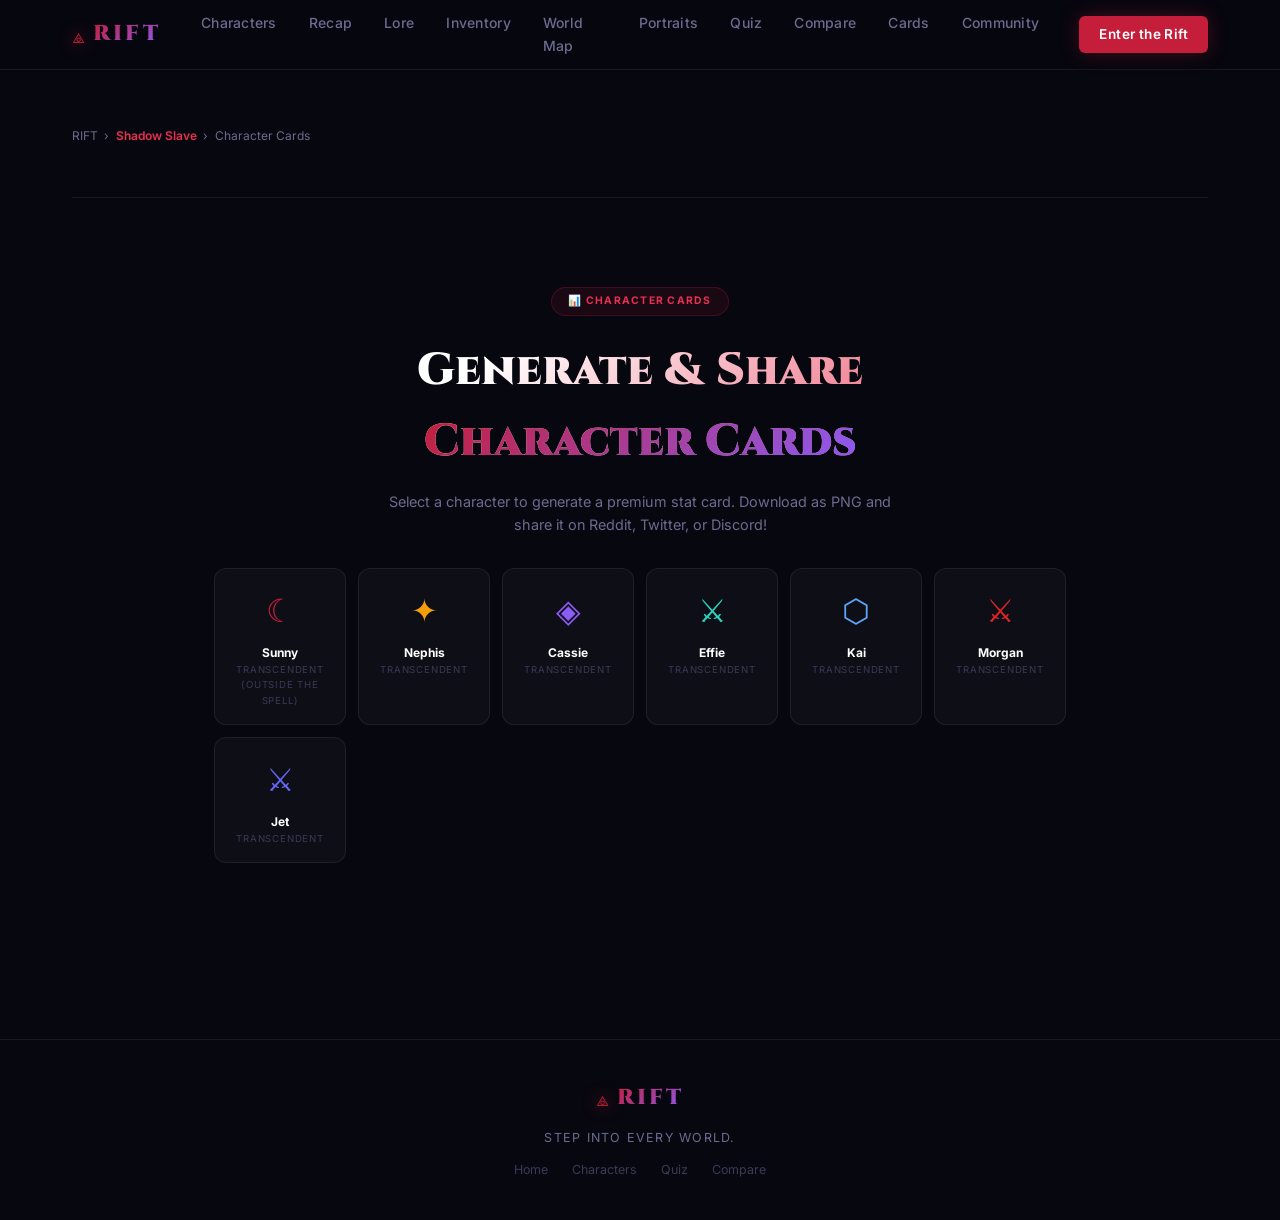
==== commit 89570bb2: "Add files via upload" ====
--- a/cards.html
+++ b/cards.html
@@ -133,7 +133,7 @@
                 <a href="recap.html">Recap</a>
                 <a href="lore.html">Lore</a>
                 <a href="inventory.html">Inventory</a>
-                <a href="map.html">Map</a>
+                <a href="map.html">World Map</a>
                 <a href="portraits.html">Portraits</a>
                 <a href="quiz.html">Quiz</a>
                 <a href="compare.html">Compare</a>
@@ -143,16 +143,18 @@
             <a href="characters.html" class="nav-cta">Enter the Rift</a>
             <button class="hamburger" id="hamburger" onclick="document.getElementById('mobile-menu').classList.toggle('open')"><span></span><span></span><span></span></button>
         </div>
-        <div class="mobile-menu" id="mobile-menu">
-            <a href="characters.html">Characters</a>
-            <a href="recap.html">Recap</a>
-            <a href="lore.html">Lore</a>
-            <a href="inventory.html">Inventory</a>
-            <a href="map.html">World Map</a>
-            <a href="community.html">Community</a>
-            <a href="quiz.html">Quiz</a>
-            <a href="compare.html">Compare</a>
-            <a href="cards.html">Cards</a>
+        <div class="mobile-menu" id="mobile-menu">
+            <a href="characters.html">Characters</a>
+            <a href="recap.html">Recap</a>
+            <a href="lore.html">Lore</a>
+            <a href="inventory.html">Inventory</a>
+            <a href="map.html">World Map</a>
+            <a href="portraits.html">Portraits</a>
+            <a href="quiz.html">Quiz</a>
+            <a href="compare.html">Compare</a>
+            <a href="cards.html">Cards</a>
+            <a href="community.html">Community</a>
+            <a href="characters.html" class="nav-cta">Enter the Rift</a>
         </div>
     </nav>
 
